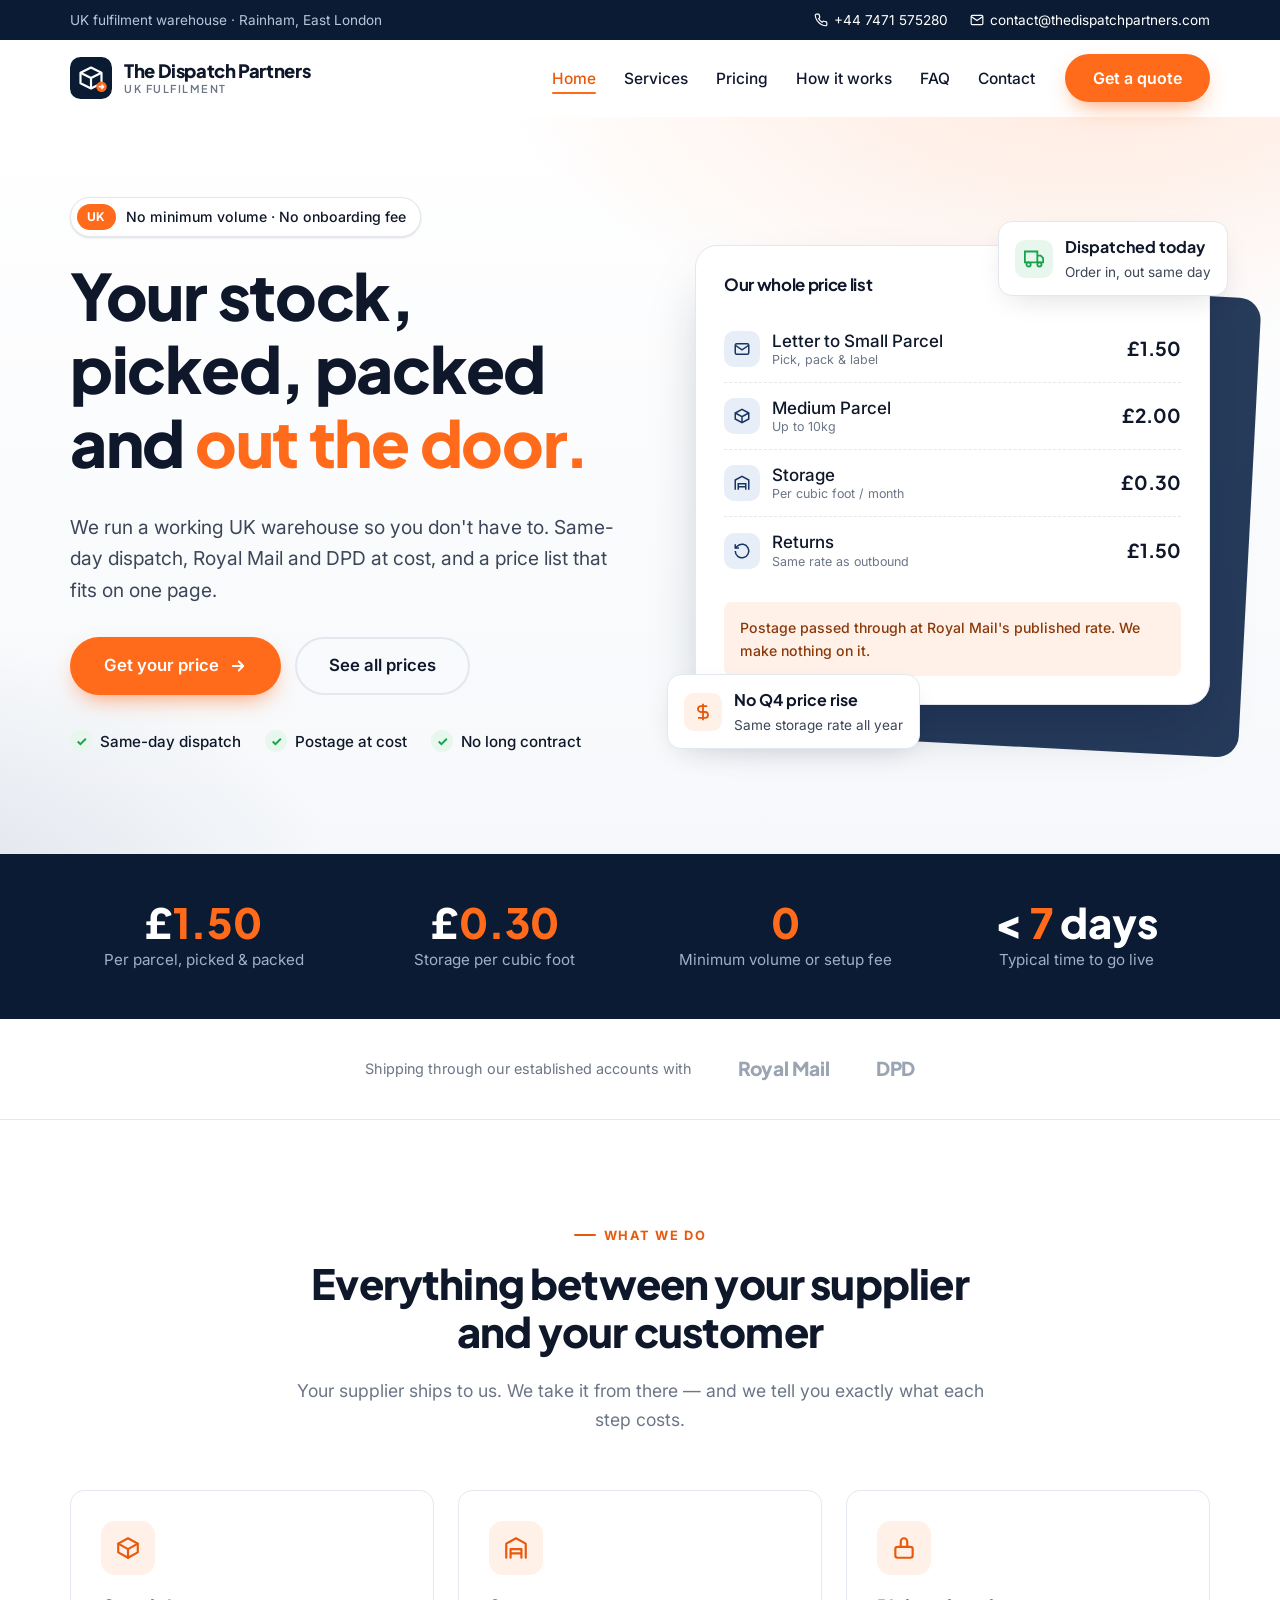
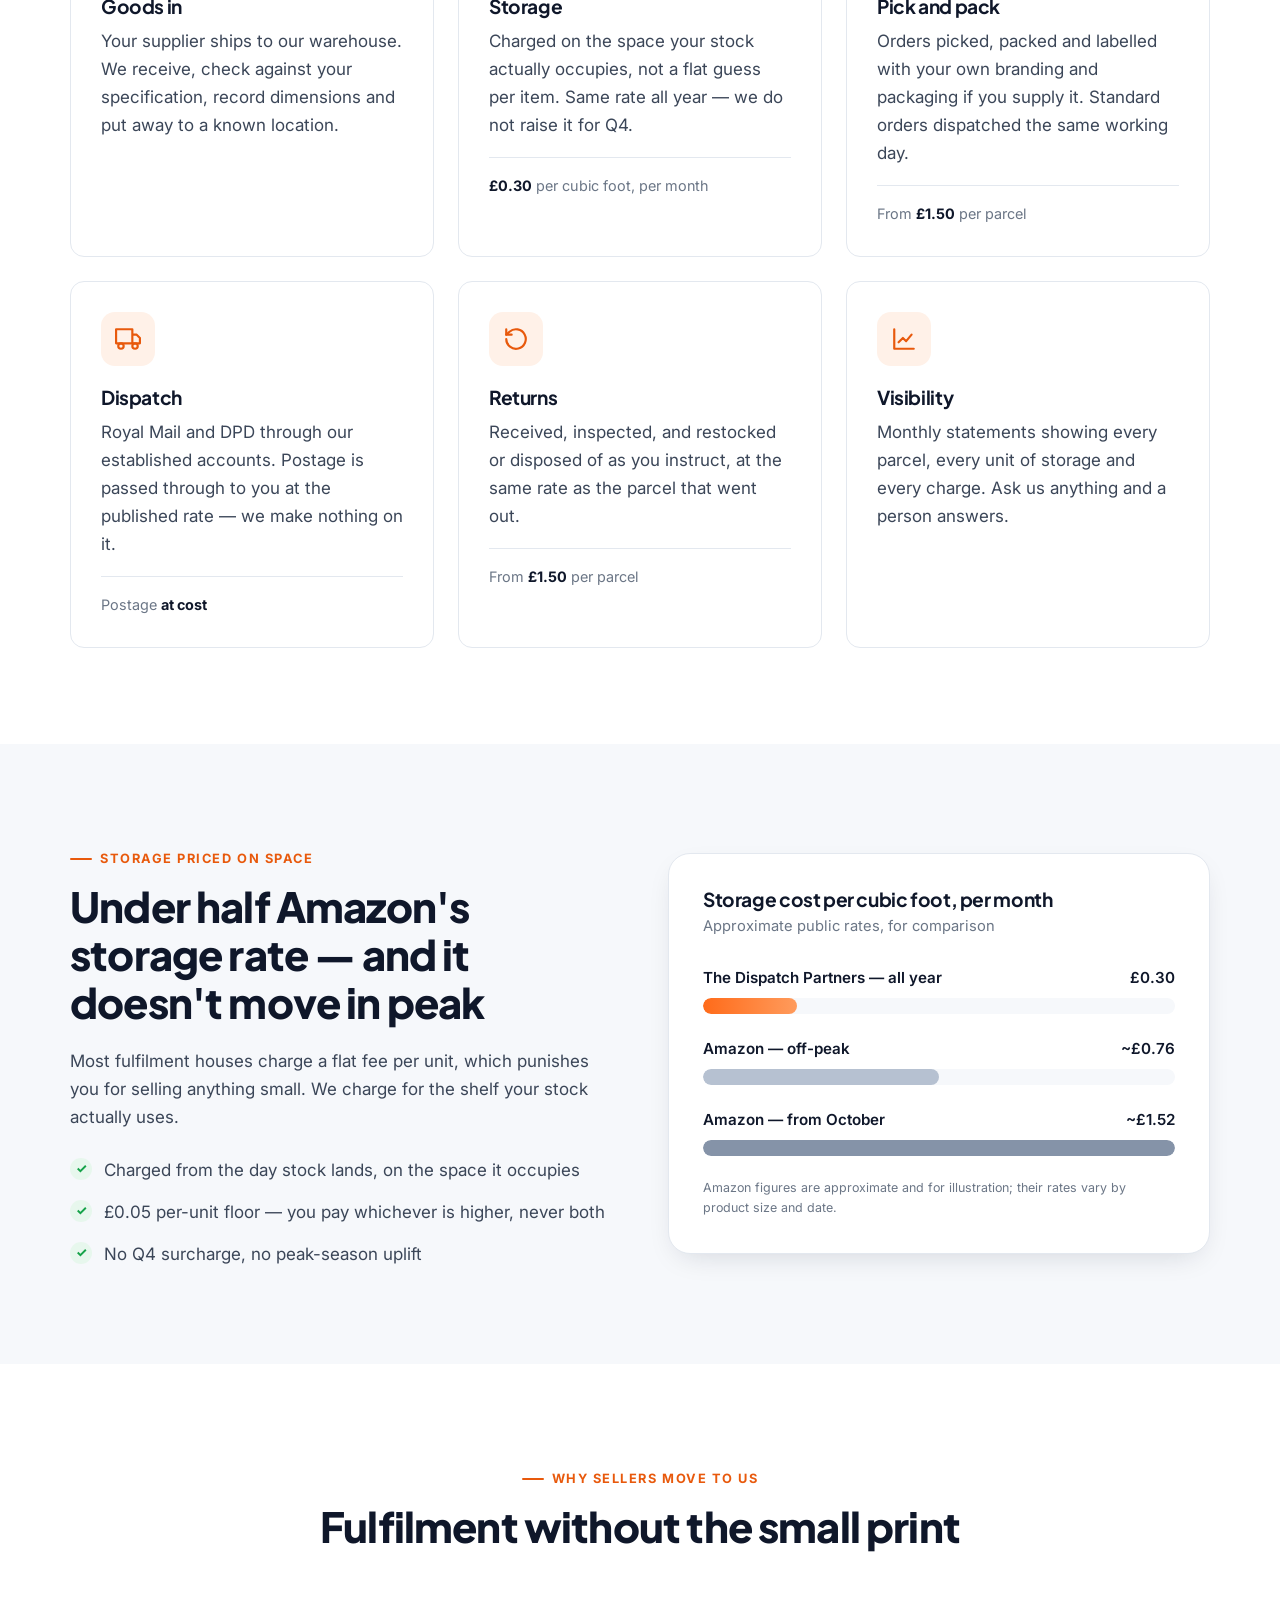
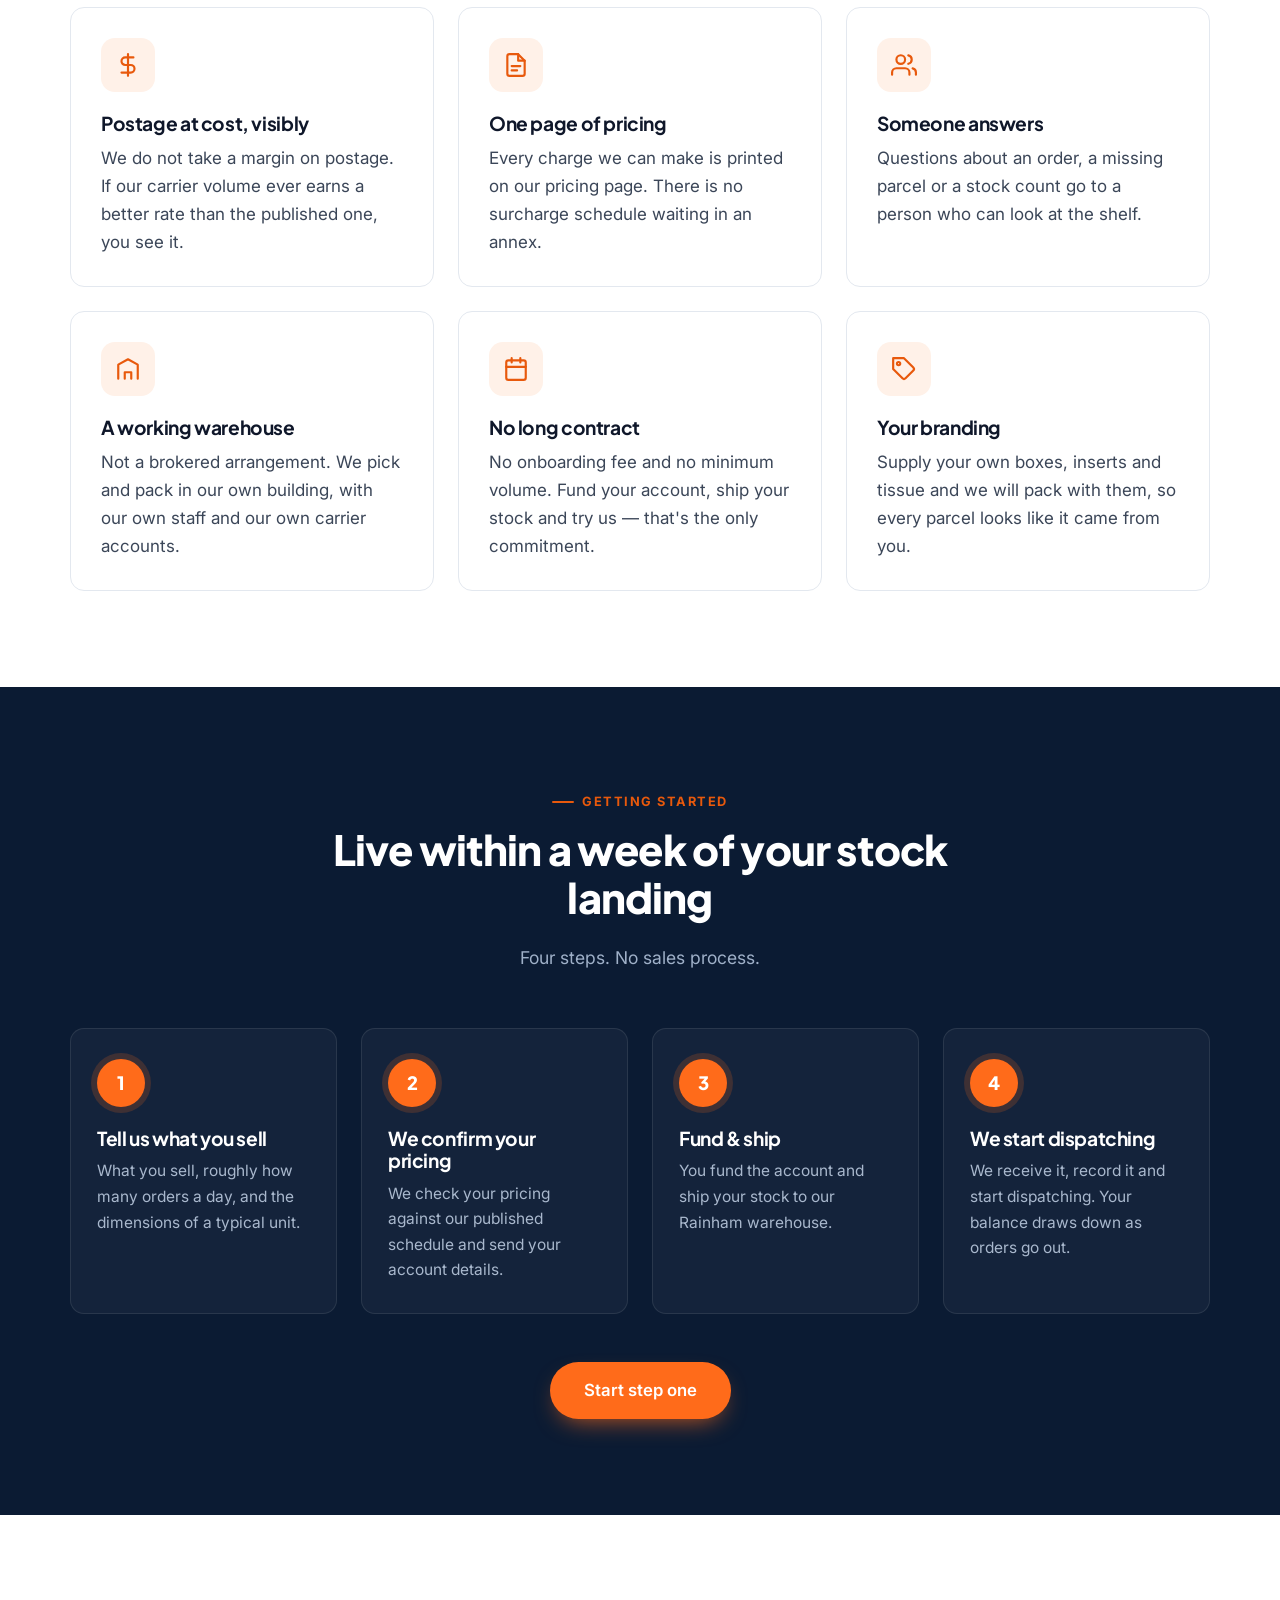
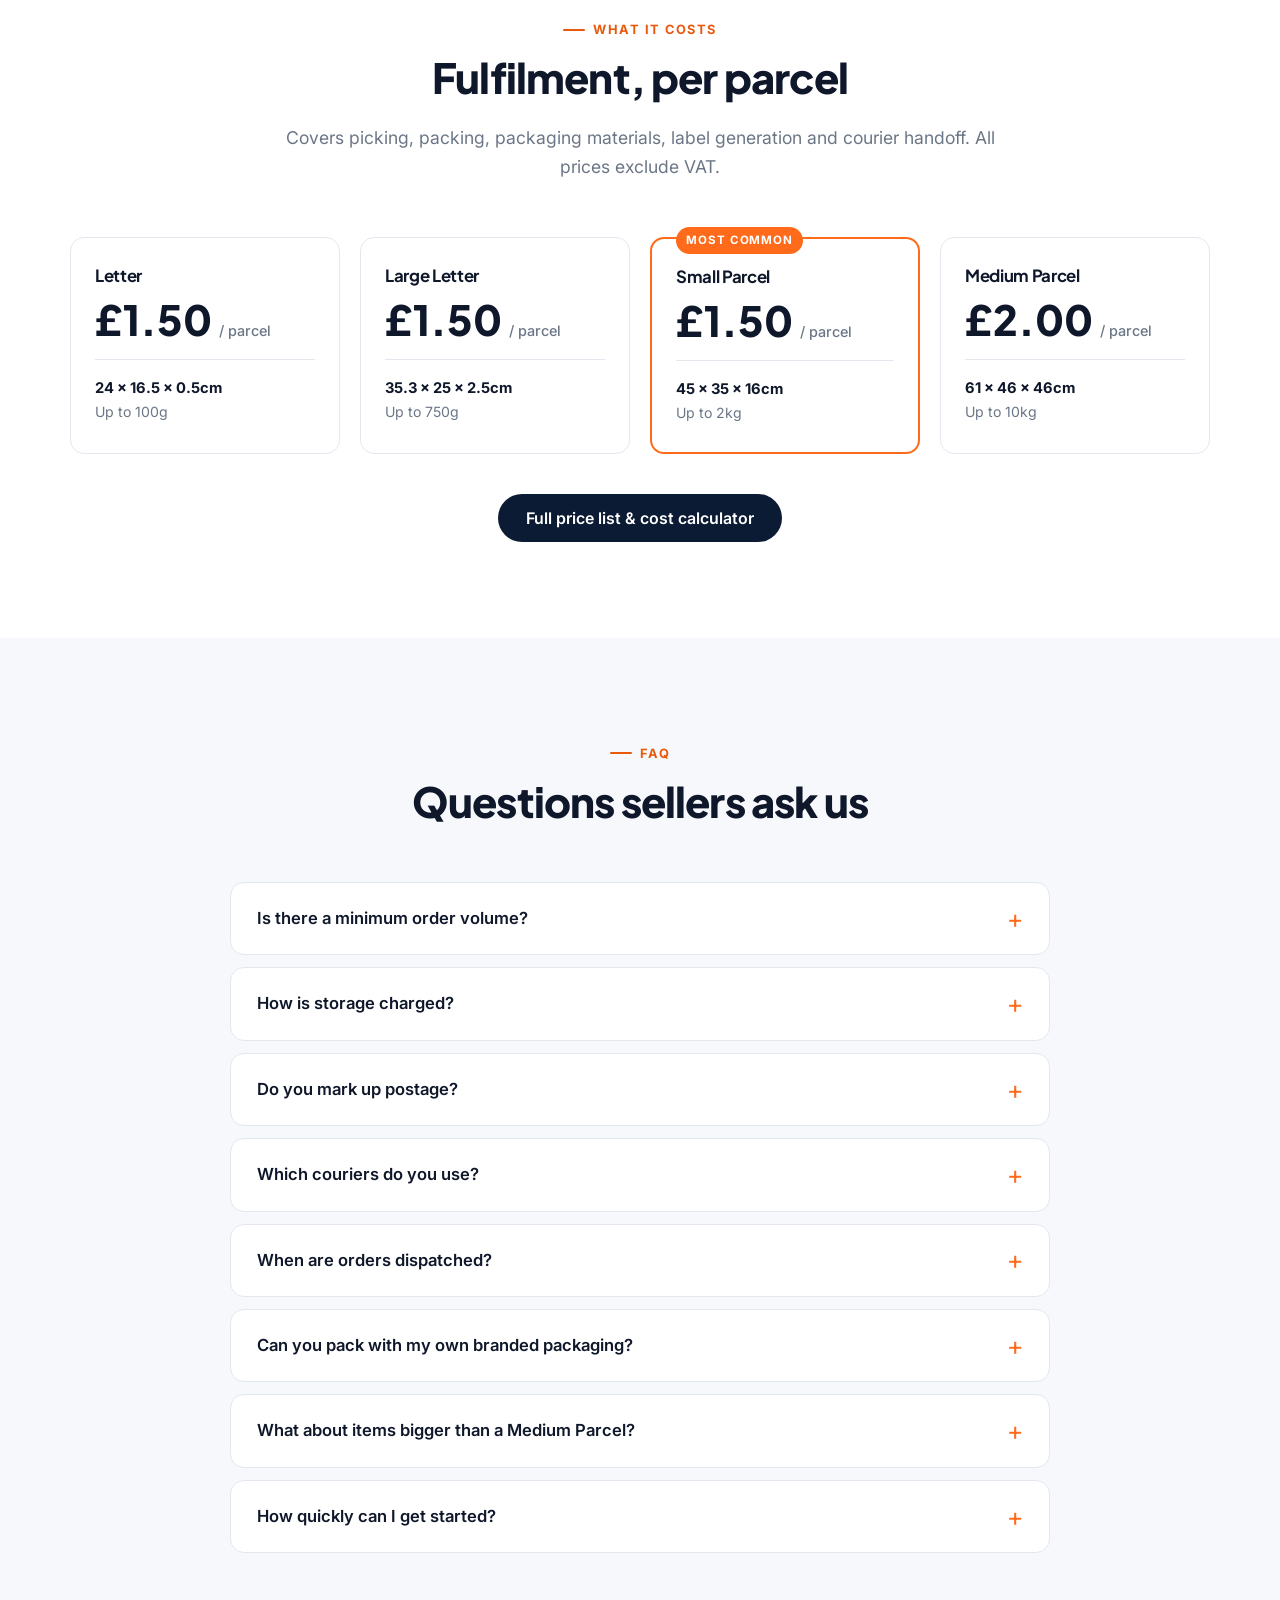
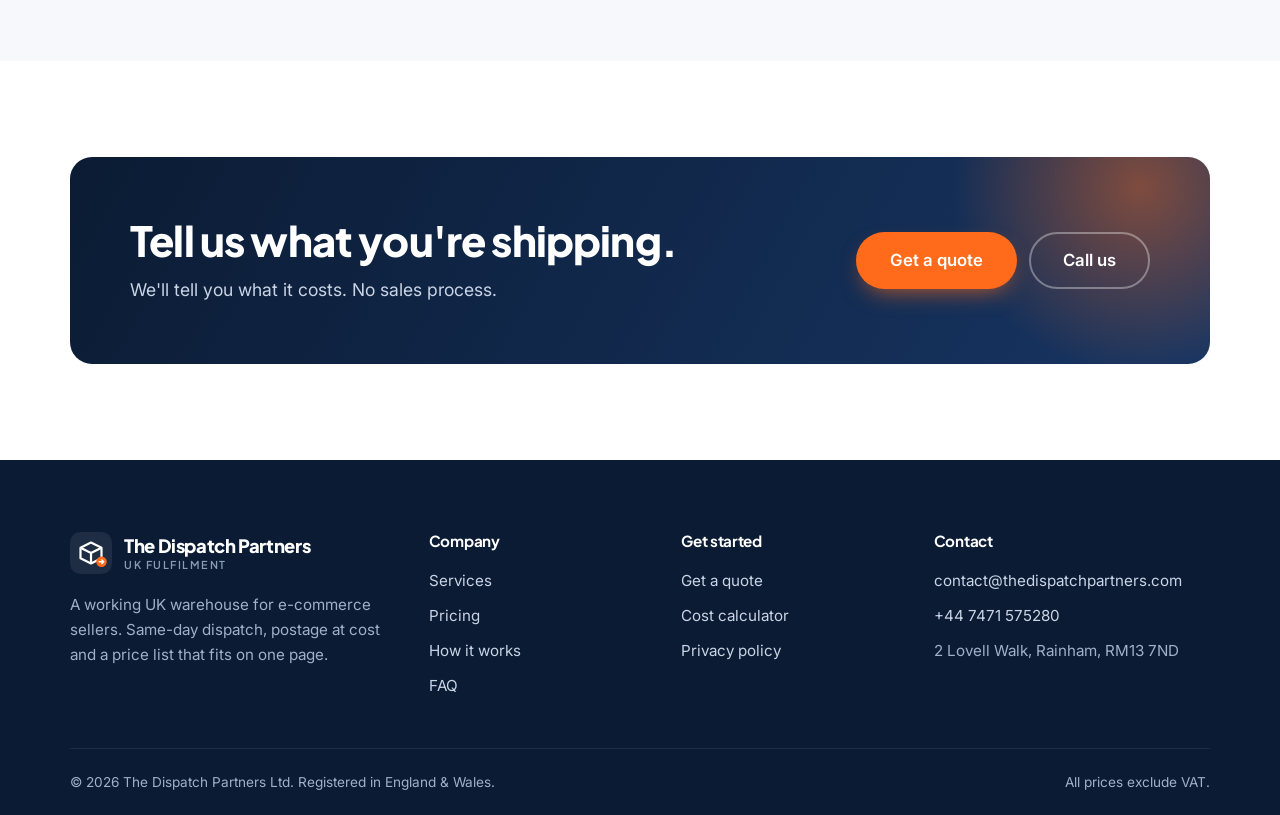
==== index.html @ c84c656c "The Dispatch Partners website: home, pricing with cost calculator, multi-step Netlify quote form Co-" ====
<!doctype html>
<html lang="en-GB">
<head>
  <meta charset="utf-8">
  <meta name="viewport" content="width=device-width, initial-scale=1">
  <title>UK E-commerce Fulfilment | The Dispatch Partners</title>
  <meta name="description" content="UK e-commerce fulfilment from our own warehouse in Rainham. Same-day dispatch, Royal Mail and DPD at cost, storage from £0.30 per cubic foot. No minimums, no onboarding fee, no long contract.">
  <link rel="canonical" href="https://thedispatchpartners.com/">
  <meta property="og:type" content="website">
  <meta property="og:title" content="The Dispatch Partners — UK E-commerce Fulfilment">
  <meta property="og:description" content="Your stock, picked, packed and out the door. Same-day dispatch, postage at cost and a price list that fits on one page.">
  <meta property="og:url" content="https://thedispatchpartners.com/">
  <meta name="theme-color" content="#0b1b33">
  <link rel="icon" href="assets/img/favicon.svg" type="image/svg+xml">
  <link rel="preconnect" href="https://fonts.googleapis.com">
  <link rel="preconnect" href="https://fonts.gstatic.com" crossorigin>
  <link href="https://fonts.googleapis.com/css2?family=Inter:wght@400;500;600;700&family=Plus+Jakarta+Sans:wght@700;800&display=swap" rel="stylesheet">
  <link rel="stylesheet" href="assets/css/styles.css">
  <script type="application/ld+json">
  {
    "@context": "https://schema.org",
    "@type": "LocalBusiness",
    "name": "The Dispatch Partners Ltd",
    "description": "UK e-commerce fulfilment: storage, pick and pack, same-day dispatch and returns.",
    "url": "https://thedispatchpartners.com/",
    "email": "contact@thedispatchpartners.com",
    "telephone": "+447471575280",
    "address": {
      "@type": "PostalAddress",
      "streetAddress": "2 Lovell Walk",
      "addressLocality": "Rainham",
      "postalCode": "RM13 7ND",
      "addressCountry": "GB"
    }
  }
  </script>
</head>
<body>
  <a class="skip-link" href="#main">Skip to content</a>

  <div class="topbar">
    <div class="container">
      <span class="topbar__hide-sm">UK fulfilment warehouse · Rainham, East London</span>
      <div class="topbar__links">
        <a href="tel:+447471575280"><svg viewBox="0 0 24 24" fill="none" stroke="currentColor" stroke-width="2"><path d="M22 16.9v3a2 2 0 0 1-2.2 2 19.8 19.8 0 0 1-8.6-3.1 19.5 19.5 0 0 1-6-6A19.8 19.8 0 0 1 2.1 4.2 2 2 0 0 1 4.1 2h3a2 2 0 0 1 2 1.7c.1.9.4 1.8.7 2.7a2 2 0 0 1-.5 2.1L8 9.8a16 16 0 0 0 6 6l1.3-1.3a2 2 0 0 1 2.1-.4c.9.3 1.8.6 2.7.7a2 2 0 0 1 1.7 2z"/></svg>+44 7471 575280</a>
        <a href="mailto:contact@thedispatchpartners.com"><svg viewBox="0 0 24 24" fill="none" stroke="currentColor" stroke-width="2"><rect x="2" y="4" width="20" height="16" rx="2"/><path d="m22 6-10 7L2 6"/></svg><span class="topbar__hide-sm">contact@thedispatchpartners.com</span><span class="visually-hidden">Email us</span></a>
      </div>
    </div>
  </div>

  <header class="header" id="header">
    <div class="container">
      <a class="logo" href="index.html" aria-label="The Dispatch Partners home">
        <svg class="logo__mark" viewBox="0 0 48 48" aria-hidden="true"><rect width="48" height="48" rx="12" fill="#0b1b33"/><path d="M12 18l12-6 12 6v12l-12 6-12-6z" fill="none" stroke="#fff" stroke-width="2.5" stroke-linejoin="round"/><path d="M12 18l12 6 12-6M24 24v12" fill="none" stroke="#fff" stroke-width="2.5" stroke-linejoin="round"/><circle cx="36" cy="34" r="6" fill="#ff6b1a"/><path d="M33.5 34h5m-2-2 2 2-2 2" stroke="#fff" stroke-width="1.8" fill="none" stroke-linecap="round" stroke-linejoin="round"/></svg>
        <span class="logo__text">The Dispatch Partners<small>UK Fulfilment</small></span>
      </a>
      <nav class="nav" id="nav" aria-label="Main">
        <ul class="nav__list">
          <li><a href="index.html" aria-current="page">Home</a></li>
          <li><a href="index.html#services">Services</a></li>
          <li><a href="pricing.html">Pricing</a></li>
          <li><a href="index.html#how-it-works">How it works</a></li>
          <li><a href="index.html#faq">FAQ</a></li>
          <li><a href="contact.html">Contact</a></li>
        </ul>
        <a class="btn btn--primary" href="contact.html">Get a quote</a>
      </nav>
      <button class="nav-toggle" id="navToggle" aria-label="Open menu" aria-expanded="false" aria-controls="nav">
        <svg viewBox="0 0 24 24" fill="none" stroke="currentColor" stroke-width="2" stroke-linecap="round"><path d="M4 7h16M4 12h16M4 17h16"/></svg>
      </button>
    </div>
  </header>

  <main id="main">
    <!-- Hero -->
    <section class="hero">
      <div class="container">
        <div class="hero__copy reveal">
          <div class="badge-pill"><b>UK</b> No minimum volume · No onboarding fee</div>
          <h1>Your stock, picked, packed and <span>out the door.</span></h1>
          <p class="hero__lead">We run a working UK warehouse so you don't have to. Same-day dispatch, Royal Mail and DPD at cost, and a price list that fits on one page.</p>
          <div class="hero__cta">
            <a class="btn btn--primary btn--lg" href="contact.html">Get your price
              <svg viewBox="0 0 24 24" fill="none" stroke="currentColor" stroke-width="2.4" stroke-linecap="round" stroke-linejoin="round"><path d="M5 12h14M13 6l6 6-6 6"/></svg></a>
            <a class="btn btn--ghost btn--lg" href="pricing.html">See all prices</a>
          </div>
          <ul class="hero__ticks">
            <li><span class="tick"><svg viewBox="0 0 24 24" fill="none" stroke="currentColor" stroke-width="3.5"><path d="m5 12 5 5L20 7"/></svg></span>Same-day dispatch</li>
            <li><span class="tick"><svg viewBox="0 0 24 24" fill="none" stroke="currentColor" stroke-width="3.5"><path d="m5 12 5 5L20 7"/></svg></span>Postage at cost</li>
            <li><span class="tick"><svg viewBox="0 0 24 24" fill="none" stroke="currentColor" stroke-width="3.5"><path d="m5 12 5 5L20 7"/></svg></span>No long contract</li>
          </ul>
        </div>

        <div class="hero__visual reveal">
          <div class="hero__blob" aria-hidden="true"></div>
          <div class="float-chip float-chip--a" aria-hidden="true">
            <i><svg viewBox="0 0 24 24" fill="none" stroke="currentColor" stroke-width="2.2"><path d="M1 3h15v13H1zM16 8h4l3 3v5h-7"/><circle cx="5.5" cy="18.5" r="2.5"/><circle cx="18.5" cy="18.5" r="2.5"/></svg></i>
            <div><strong>Dispatched today</strong>Order in, out same day</div>
          </div>
          <div class="hero-card">
            <div class="hero-card__head">
              <h3>Our whole price list</h3>
              <span class="live-dot">Ex VAT</span>
            </div>
            <ul class="price-rows">
              <li><span><i><svg viewBox="0 0 24 24" fill="none" stroke="currentColor" stroke-width="2"><rect x="3" y="5" width="18" height="14" rx="2"/><path d="m3 7 9 6 9-6"/></svg></i><span>Letter to Small Parcel<small>Pick, pack &amp; label</small></span></span><strong>£1.50</strong></li>
              <li><span><i><svg viewBox="0 0 24 24" fill="none" stroke="currentColor" stroke-width="2"><path d="M21 8 12 3 3 8v8l9 5 9-5z"/><path d="m3 8 9 5 9-5M12 13v8"/></svg></i><span>Medium Parcel<small>Up to 10kg</small></span></span><strong>£2.00</strong></li>
              <li><span><i><svg viewBox="0 0 24 24" fill="none" stroke="currentColor" stroke-width="2"><path d="M3 21V8l9-5 9 5v13"/><path d="M7 21v-8h10v8M7 17h10"/></svg></i><span>Storage<small>Per cubic foot / month</small></span></span><strong>£0.30</strong></li>
              <li><span><i><svg viewBox="0 0 24 24" fill="none" stroke="currentColor" stroke-width="2"><path d="M3 12a9 9 0 1 0 3-6.7L3 8"/><path d="M3 3v5h5"/></svg></i><span>Returns<small>Same rate as outbound</small></span></span><strong>£1.50</strong></li>
            </ul>
            <div class="hero-card__foot">Postage passed through at Royal Mail's published rate. We make nothing on it.</div>
          </div>
          <div class="float-chip float-chip--b" aria-hidden="true">
            <i><svg viewBox="0 0 24 24" fill="none" stroke="currentColor" stroke-width="2.2"><path d="M12 2v20M17 5H9.5a3.5 3.5 0 0 0 0 7h5a3.5 3.5 0 0 1 0 7H6"/></svg></i>
            <div><strong>No Q4 price rise</strong>Same storage rate all year</div>
          </div>
        </div>
      </div>
    </section>

    <!-- Stats -->
    <section class="stats" aria-label="Key numbers">
      <div class="container stats__grid">
        <div class="stat reveal"><strong>£<em data-count="1.50" data-decimals="2">1.50</em></strong><span>Per parcel, picked &amp; packed</span></div>
        <div class="stat reveal"><strong>£<em data-count="0.30" data-decimals="2">0.30</em></strong><span>Storage per cubic foot</span></div>
        <div class="stat reveal"><strong><em data-count="0">0</em></strong><span>Minimum volume or setup fee</span></div>
        <div class="stat reveal"><strong>&lt; <em data-count="7">7</em> days</strong><span>Typical time to go live</span></div>
      </div>
    </section>

    <div class="carriers" aria-label="Carriers">
      <div class="container">
        <span>Shipping through our established accounts with</span>
        <span class="carriers__item">Royal Mail</span>
        <span class="carriers__item">DPD</span>
      </div>
    </div>

    <!-- Services -->
    <section class="section" id="services">
      <div class="container">
        <div class="section-head reveal">
          <span class="eyebrow">What we do</span>
          <h2>Everything between your supplier and your customer</h2>
          <p>Your supplier ships to us. We take it from there — and we tell you exactly what each step costs.</p>
        </div>
        <div class="grid-3">
          <article class="card reveal">
            <div class="card__icon"><svg viewBox="0 0 24 24" fill="none" stroke="currentColor" stroke-width="2" stroke-linecap="round" stroke-linejoin="round"><path d="M21 8 12 3 3 8v8l9 5 9-5z"/><path d="m3 8 9 5 9-5M12 13v8"/></svg></div>
            <h3>Goods in</h3>
            <p>Your supplier ships to our warehouse. We receive, check against your specification, record dimensions and put away to a known location.</p>
          </article>
          <article class="card reveal">
            <div class="card__icon"><svg viewBox="0 0 24 24" fill="none" stroke="currentColor" stroke-width="2" stroke-linecap="round" stroke-linejoin="round"><path d="M3 21V8l9-5 9 5v13"/><path d="M7 21v-8h10v8M7 17h10"/></svg></div>
            <h3>Storage</h3>
            <p>Charged on the space your stock actually occupies, not a flat guess per item. Same rate all year — we do not raise it for Q4.</p>
            <div class="card__meta"><strong>£0.30</strong> per cubic foot, per month</div>
          </article>
          <article class="card reveal">
            <div class="card__icon"><svg viewBox="0 0 24 24" fill="none" stroke="currentColor" stroke-width="2" stroke-linecap="round" stroke-linejoin="round"><path d="M9 11V6a3 3 0 0 1 6 0v5"/><rect x="4" y="11" width="16" height="10" rx="2"/></svg></div>
            <h3>Pick and pack</h3>
            <p>Orders picked, packed and labelled with your own branding and packaging if you supply it. Standard orders dispatched the same working day.</p>
            <div class="card__meta">From <strong>£1.50</strong> per parcel</div>
          </article>
          <article class="card reveal">
            <div class="card__icon"><svg viewBox="0 0 24 24" fill="none" stroke="currentColor" stroke-width="2" stroke-linecap="round" stroke-linejoin="round"><path d="M1 3h15v13H1zM16 8h4l3 3v5h-7"/><circle cx="5.5" cy="18.5" r="2.5"/><circle cx="18.5" cy="18.5" r="2.5"/></svg></div>
            <h3>Dispatch</h3>
            <p>Royal Mail and DPD through our established accounts. Postage is passed through to you at the published rate — we make nothing on it.</p>
            <div class="card__meta">Postage <strong>at cost</strong></div>
          </article>
          <article class="card reveal">
            <div class="card__icon"><svg viewBox="0 0 24 24" fill="none" stroke="currentColor" stroke-width="2" stroke-linecap="round" stroke-linejoin="round"><path d="M3 12a9 9 0 1 0 3-6.7L3 8"/><path d="M3 3v5h5"/></svg></div>
            <h3>Returns</h3>
            <p>Received, inspected, and restocked or disposed of as you instruct, at the same rate as the parcel that went out.</p>
            <div class="card__meta">From <strong>£1.50</strong> per parcel</div>
          </article>
          <article class="card reveal">
            <div class="card__icon"><svg viewBox="0 0 24 24" fill="none" stroke="currentColor" stroke-width="2" stroke-linecap="round" stroke-linejoin="round"><path d="M3 3v18h18"/><path d="m7 15 4-4 3 3 5-6"/></svg></div>
            <h3>Visibility</h3>
            <p>Monthly statements showing every parcel, every unit of storage and every charge. Ask us anything and a person answers.</p>
          </article>
        </div>
      </div>
    </section>

    <!-- Comparison -->
    <section class="section section--soft" id="why">
      <div class="container compare">
        <div class="reveal">
          <span class="eyebrow">Storage priced on space</span>
          <h2>Under half Amazon's storage rate — and it doesn't move in peak</h2>
          <p>Most fulfilment houses charge a flat fee per unit, which punishes you for selling anything small. We charge for the shelf your stock actually uses.</p>
          <ul class="check-list">
            <li><span class="tick"><svg viewBox="0 0 24 24" fill="none" stroke="currentColor" stroke-width="3.5"><path d="m5 12 5 5L20 7"/></svg></span><span>Charged from the day stock lands, on the space it occupies</span></li>
            <li><span class="tick"><svg viewBox="0 0 24 24" fill="none" stroke="currentColor" stroke-width="3.5"><path d="m5 12 5 5L20 7"/></svg></span><span>£0.05 per-unit floor — you pay whichever is higher, never both</span></li>
            <li><span class="tick"><svg viewBox="0 0 24 24" fill="none" stroke="currentColor" stroke-width="3.5"><path d="m5 12 5 5L20 7"/></svg></span><span>No Q4 surcharge, no peak-season uplift</span></li>
          </ul>
        </div>
        <div class="bars reveal" id="storageBars">
          <h3>Storage cost per cubic foot, per month</h3>
          <p>Approximate public rates, for comparison</p>
          <div class="bar">
            <div class="bar__label"><span>The Dispatch Partners — all year</span><span>£0.30</span></div>
            <div class="bar__track"><div class="bar__fill bar__fill--us" data-width="20"></div></div>
          </div>
          <div class="bar">
            <div class="bar__label"><span>Amazon — off-peak</span><span>~£0.76</span></div>
            <div class="bar__track"><div class="bar__fill bar__fill--them" data-width="50"></div></div>
          </div>
          <div class="bar">
            <div class="bar__label"><span>Amazon — from October</span><span>~£1.52</span></div>
            <div class="bar__track"><div class="bar__fill bar__fill--peak" data-width="100"></div></div>
          </div>
          <small>Amazon figures are approximate and for illustration; their rates vary by product size and date.</small>
        </div>
      </div>
    </section>

    <!-- Why us -->
    <section class="section">
      <div class="container">
        <div class="section-head reveal">
          <span class="eyebrow">Why sellers move to us</span>
          <h2>Fulfilment without the small print</h2>
        </div>
        <div class="grid-3">
          <article class="card reveal">
            <div class="card__icon"><svg viewBox="0 0 24 24" fill="none" stroke="currentColor" stroke-width="2" stroke-linecap="round" stroke-linejoin="round"><path d="M12 2v20M17 5H9.5a3.5 3.5 0 0 0 0 7h5a3.5 3.5 0 0 1 0 7H6"/></svg></div>
            <h3>Postage at cost, visibly</h3>
            <p>We do not take a margin on postage. If our carrier volume ever earns a better rate than the published one, you see it.</p>
          </article>
          <article class="card reveal">
            <div class="card__icon"><svg viewBox="0 0 24 24" fill="none" stroke="currentColor" stroke-width="2" stroke-linecap="round" stroke-linejoin="round"><path d="M14 2H6a2 2 0 0 0-2 2v16a2 2 0 0 0 2 2h12a2 2 0 0 0 2-2V8z"/><path d="M14 2v6h6M8 13h8M8 17h5"/></svg></div>
            <h3>One page of pricing</h3>
            <p>Every charge we can make is printed on our pricing page. There is no surcharge schedule waiting in an annex.</p>
          </article>
          <article class="card reveal">
            <div class="card__icon"><svg viewBox="0 0 24 24" fill="none" stroke="currentColor" stroke-width="2" stroke-linecap="round" stroke-linejoin="round"><path d="M17 21v-2a4 4 0 0 0-4-4H5a4 4 0 0 0-4 4v2"/><circle cx="9" cy="7" r="4"/><path d="M23 21v-2a4 4 0 0 0-3-3.9M16 3.1a4 4 0 0 1 0 7.8"/></svg></div>
            <h3>Someone answers</h3>
            <p>Questions about an order, a missing parcel or a stock count go to a person who can look at the shelf.</p>
          </article>
          <article class="card reveal">
            <div class="card__icon"><svg viewBox="0 0 24 24" fill="none" stroke="currentColor" stroke-width="2" stroke-linecap="round" stroke-linejoin="round"><path d="M3 21V8l9-5 9 5v13"/><path d="M9 21v-6h6v6"/></svg></div>
            <h3>A working warehouse</h3>
            <p>Not a brokered arrangement. We pick and pack in our own building, with our own staff and our own carrier accounts.</p>
          </article>
          <article class="card reveal">
            <div class="card__icon"><svg viewBox="0 0 24 24" fill="none" stroke="currentColor" stroke-width="2" stroke-linecap="round" stroke-linejoin="round"><rect x="3" y="4" width="18" height="18" rx="2"/><path d="M16 2v4M8 2v4M3 10h18"/></svg></div>
            <h3>No long contract</h3>
            <p>No onboarding fee and no minimum volume. Fund your account, ship your stock and try us — that's the only commitment.</p>
          </article>
          <article class="card reveal">
            <div class="card__icon"><svg viewBox="0 0 24 24" fill="none" stroke="currentColor" stroke-width="2" stroke-linecap="round" stroke-linejoin="round"><path d="M20.6 13.4 13.4 20.6a2 2 0 0 1-2.8 0L2 12V2h10l8.6 8.6a2 2 0 0 1 0 2.8z"/><circle cx="7" cy="7" r="1.5"/></svg></div>
            <h3>Your branding</h3>
            <p>Supply your own boxes, inserts and tissue and we will pack with them, so every parcel looks like it came from you.</p>
          </article>
        </div>
      </div>
    </section>

    <!-- How it works -->
    <section class="section section--dark" id="how-it-works">
      <div class="container">
        <div class="section-head reveal">
          <span class="eyebrow">Getting started</span>
          <h2>Live within a week of your stock landing</h2>
          <p>Four steps. No sales process.</p>
        </div>
        <div class="steps">
          <div class="step reveal"><div class="step__num">1</div><h3>Tell us what you sell</h3><p>What you sell, roughly how many orders a day, and the dimensions of a typical unit.</p></div>
          <div class="step reveal"><div class="step__num">2</div><h3>We confirm your pricing</h3><p>We check your pricing against our published schedule and send your account details.</p></div>
          <div class="step reveal"><div class="step__num">3</div><h3>Fund &amp; ship</h3><p>You fund the account and ship your stock to our Rainham warehouse.</p></div>
          <div class="step reveal"><div class="step__num">4</div><h3>We start dispatching</h3><p>We receive it, record it and start dispatching. Your balance draws down as orders go out.</p></div>
        </div>
        <div style="text-align:center;margin-top:48px" class="reveal">
          <a class="btn btn--primary btn--lg" href="contact.html">Start step one</a>
        </div>
      </div>
    </section>

    <!-- Pricing preview -->
    <section class="section" id="pricing">
      <div class="container">
        <div class="section-head reveal">
          <span class="eyebrow">What it costs</span>
          <h2>Fulfilment, per parcel</h2>
          <p>Covers picking, packing, packaging materials, label generation and courier handoff. All prices exclude VAT.</p>
        </div>
        <div class="price-grid">
          <div class="price-card reveal"><h3>Letter</h3><div class="price-card__amount">£1.50 <small>/ parcel</small></div><div class="price-card__spec"><strong>24 × 16.5 × 0.5cm</strong>Up to 100g</div></div>
          <div class="price-card reveal"><h3>Large Letter</h3><div class="price-card__amount">£1.50 <small>/ parcel</small></div><div class="price-card__spec"><strong>35.3 × 25 × 2.5cm</strong>Up to 750g</div></div>
          <div class="price-card price-card--featured reveal"><span class="price-card__tag">Most common</span><h3>Small Parcel</h3><div class="price-card__amount">£1.50 <small>/ parcel</small></div><div class="price-card__spec"><strong>45 × 35 × 16cm</strong>Up to 2kg</div></div>
          <div class="price-card reveal"><h3>Medium Parcel</h3><div class="price-card__amount">£2.00 <small>/ parcel</small></div><div class="price-card__spec"><strong>61 × 46 × 46cm</strong>Up to 10kg</div></div>
        </div>
        <div style="text-align:center;margin-top:40px" class="reveal">
          <a class="btn btn--dark" href="pricing.html">Full price list &amp; cost calculator</a>
        </div>
      </div>
    </section>

    <!-- FAQ -->
    <section class="section section--soft" id="faq">
      <div class="container">
        <div class="section-head reveal">
          <span class="eyebrow">FAQ</span>
          <h2>Questions sellers ask us</h2>
        </div>
        <div class="faq reveal">
          <details>
            <summary>Is there a minimum order volume?</summary>
            <div><p>No. There is no minimum volume, no onboarding fee and no long contract. You fund your account before stock arrives and the balance draws down as orders go out — that is the only commitment we ask for.</p></div>
          </details>
          <details>
            <summary>How is storage charged?</summary>
            <div><p>£0.30 per cubic foot per month, on the space your stock actually occupies, from the day it lands. There is a £0.05 per-unit minimum that applies only where the volume calculation falls below it — you pay whichever is higher, never both. The rate is the same all year, including Q4.</p></div>
          </details>
          <details>
            <summary>Do you mark up postage?</summary>
            <div><p>No. Postage is passed straight through at Royal Mail's published online rate. Postage is VAT-exempt and recharged at cost; VAT applies only to our own fulfilment and storage charges.</p></div>
          </details>
          <details>
            <summary>Which couriers do you use?</summary>
            <div><p>Royal Mail and DPD, through our own established accounts. If you'd rather buy your own labels, you can — or we'll generate them for £0.10 per label.</p></div>
          </details>
          <details>
            <summary>When are orders dispatched?</summary>
            <div><p>Standard orders are dispatched the same working day.</p></div>
          </details>
          <details>
            <summary>Can you pack with my own branded packaging?</summary>
            <div><p>Yes. If you supply your own boxes, mailers or inserts, we'll pick, pack and label with them.</p></div>
          </details>
          <details>
            <summary>What about items bigger than a Medium Parcel?</summary>
            <div><p>Tell us the dimensions and weight and we'll price it for you. Use the <a href="contact.html">quote form</a> and choose "Larger than Medium".</p></div>
          </details>
          <details>
            <summary>How quickly can I get started?</summary>
            <div><p>Most sellers are live within a week of their stock landing at our warehouse.</p></div>
          </details>
        </div>
      </div>
    </section>

    <!-- CTA -->
    <section class="section">
      <div class="container">
        <div class="cta-band reveal">
          <div>
            <h2>Tell us what you're shipping.</h2>
            <p>We'll tell you what it costs. No sales process.</p>
          </div>
          <div class="cta-band__actions">
            <a class="btn btn--primary btn--lg" href="contact.html">Get a quote</a>
            <a class="btn btn--outline-light btn--lg" href="tel:+447471575280">Call us</a>
          </div>
        </div>
      </div>
    </section>
  </main>

  <footer class="footer">
    <div class="container">
      <div class="footer__grid">
        <div>
          <a class="logo" href="index.html" aria-label="The Dispatch Partners home">
            <svg class="logo__mark" viewBox="0 0 48 48" aria-hidden="true"><rect width="48" height="48" rx="12" fill="#ffffff" fill-opacity=".08"/><path d="M12 18l12-6 12 6v12l-12 6-12-6z" fill="none" stroke="#fff" stroke-width="2.5" stroke-linejoin="round"/><path d="M12 18l12 6 12-6M24 24v12" fill="none" stroke="#fff" stroke-width="2.5" stroke-linejoin="round"/><circle cx="36" cy="34" r="6" fill="#ff6b1a"/><path d="M33.5 34h5m-2-2 2 2-2 2" stroke="#fff" stroke-width="1.8" fill="none" stroke-linecap="round" stroke-linejoin="round"/></svg>
            <span class="logo__text">The Dispatch Partners<small>UK Fulfilment</small></span>
          </a>
          <p>A working UK warehouse for e-commerce sellers. Same-day dispatch, postage at cost and a price list that fits on one page.</p>
        </div>
        <div>
          <h4>Company</h4>
          <ul>
            <li><a href="index.html#services">Services</a></li>
            <li><a href="pricing.html">Pricing</a></li>
            <li><a href="index.html#how-it-works">How it works</a></li>
            <li><a href="index.html#faq">FAQ</a></li>
          </ul>
        </div>
        <div>
          <h4>Get started</h4>
          <ul>
            <li><a href="contact.html">Get a quote</a></li>
            <li><a href="pricing.html#calculator">Cost calculator</a></li>
            <li><a href="privacy.html">Privacy policy</a></li>
          </ul>
        </div>
        <div>
          <h4>Contact</h4>
          <ul>
            <li><a href="mailto:contact@thedispatchpartners.com">contact@thedispatchpartners.com</a></li>
            <li><a href="tel:+447471575280">+44 7471 575280</a></li>
            <li>2 Lovell Walk, Rainham, RM13 7ND</li>
          </ul>
        </div>
      </div>
      <div class="footer__bottom">
        <span>&copy; <span data-year>2026</span> The Dispatch Partners Ltd. Registered in England &amp; Wales.</span>
        <span>All prices exclude VAT.</span>
      </div>
    </div>
  </footer>

  <button class="back-top" id="backTop" aria-label="Back to top"><svg viewBox="0 0 24 24" fill="none" stroke="currentColor" stroke-width="2.5" stroke-linecap="round"><path d="M12 19V5M5 12l7-7 7 7"/></svg></button>
  <script src="assets/js/main.js" defer></script>
</body>
</html>
---- assets/css/styles.css ----
/* =========================================================
   The Dispatch Partners — main stylesheet
   ========================================================= */

:root {
  --navy-900: #0b1b33;
  --navy-800: #10264a;
  --navy-700: #173563;
  --navy-100: #e8eef8;
  --orange-600: #e8590c;
  --orange-500: #ff6b1a;
  --orange-100: #fff1e8;
  --green-600: #16a34a;
  --green-100: #e7f7ed;
  --red-600: #dc2626;
  --ink: #0f172a;
  --body: #3b4658;
  --muted: #6b7686;
  --line: #e3e8ef;
  --bg: #ffffff;
  --bg-soft: #f6f8fb;
  --radius-sm: 8px;
  --radius: 14px;
  --radius-lg: 22px;
  --shadow-sm: 0 1px 2px rgba(15, 23, 42, .06), 0 1px 3px rgba(15, 23, 42, .08);
  --shadow: 0 10px 30px -12px rgba(15, 23, 42, .18);
  --shadow-lg: 0 30px 60px -20px rgba(11, 27, 51, .35);
  --container: 1180px;
  --font: "Inter", system-ui, -apple-system, "Segoe UI", Roboto, sans-serif;
  --font-display: "Plus Jakarta Sans", var(--font);
}

*, *::before, *::after { box-sizing: border-box; }
html { scroll-behavior: smooth; -webkit-text-size-adjust: 100%; }
body {
  margin: 0;
  font-family: var(--font);
  font-size: 17px;
  line-height: 1.65;
  color: var(--body);
  background: var(--bg);
  -webkit-font-smoothing: antialiased;
  overflow-x: clip;
}
img, svg { display: block; max-width: 100%; }
a { color: var(--orange-600); text-decoration: none; }
a:hover { text-decoration: underline; }
h1, h2, h3, h4 {
  font-family: var(--font-display);
  color: var(--ink);
  line-height: 1.15;
  letter-spacing: -0.02em;
  margin: 0 0 .5em;
}
h1 { font-size: clamp(2.3rem, 5.2vw, 4rem); font-weight: 800; }
h2 { font-size: clamp(1.8rem, 3.4vw, 2.6rem); font-weight: 800; }
h3 { font-size: 1.2rem; font-weight: 700; }
p { margin: 0 0 1em; }
:focus-visible { outline: 3px solid var(--orange-500); outline-offset: 2px; border-radius: 4px; }

.container { width: 100%; max-width: var(--container); margin: 0 auto; padding: 0 20px; }
.section { padding: 96px 0; }
.section--soft { background: var(--bg-soft); }
.section--dark { background: var(--navy-900); color: #c9d4e5; }
.section--dark h2, .section--dark h3 { color: #fff; }
.section-head { max-width: 720px; margin: 0 auto 56px; text-align: center; }
.section-head p { font-size: 1.1rem; color: var(--muted); }
.section--dark .section-head p { color: #9fb0c8; }
.eyebrow {
  display: inline-flex; align-items: center; gap: 8px;
  font-size: .8rem; font-weight: 700; letter-spacing: .12em; text-transform: uppercase;
  color: var(--orange-600); margin-bottom: 14px;
}
.eyebrow::before { content: ""; width: 22px; height: 2px; background: currentColor; border-radius: 2px; }
.skip-link { position: absolute; left: -9999px; top: 0; background: var(--ink); color: #fff; padding: 10px 16px; z-index: 1000; }
.skip-link:focus { left: 10px; top: 10px; }
.visually-hidden { position: absolute !important; width: 1px; height: 1px; overflow: hidden; clip: rect(0 0 0 0); white-space: nowrap; }

/* ---------- Buttons ---------- */
.btn {
  display: inline-flex; align-items: center; justify-content: center; gap: 10px;
  padding: 14px 26px; border-radius: 999px; border: 2px solid transparent;
  font: 600 1rem/1 var(--font); cursor: pointer; text-decoration: none !important;
  transition: transform .15s ease, box-shadow .2s ease, background .2s ease, color .2s ease;
  white-space: nowrap;
}
.btn:hover { transform: translateY(-2px); }
.btn--primary { background: var(--orange-500); color: #fff; box-shadow: 0 10px 24px -10px rgba(255, 107, 26, .8); }
.btn--primary:hover { background: var(--orange-600); }
.btn--dark { background: var(--navy-900); color: #fff; }
.btn--dark:hover { background: var(--navy-700); }
.btn--ghost { background: transparent; color: var(--ink); border-color: var(--line); }
.btn--ghost:hover { border-color: var(--ink); }
.btn--light { background: #fff; color: var(--navy-900); }
.btn--outline-light { border-color: rgba(255,255,255,.35); color: #fff; }
.btn--outline-light:hover { border-color: #fff; }
.btn--lg { padding: 18px 32px; font-size: 1.05rem; }
.btn--block { width: 100%; }
.btn svg { width: 18px; height: 18px; }

/* ---------- Top bar & header ---------- */
.topbar { background: var(--navy-900); color: #b9c6da; font-size: .85rem; }
.topbar .container { display: flex; justify-content: space-between; align-items: center; gap: 16px; min-height: 40px; flex-wrap: wrap; }
.topbar a { color: #fff; }
.topbar__links { display: flex; gap: 22px; }
.topbar__links a { display: inline-flex; align-items: center; gap: 6px; }
.topbar svg { width: 14px; height: 14px; }

.header {
  position: sticky; top: 0; z-index: 100;
  background: rgba(255,255,255,.92); backdrop-filter: saturate(160%) blur(12px);
  border-bottom: 1px solid transparent; transition: border-color .2s, box-shadow .2s;
}
.header.is-scrolled { border-color: var(--line); box-shadow: var(--shadow-sm); }
.header .container { display: flex; align-items: center; justify-content: space-between; height: 76px; gap: 24px; }
.logo { display: inline-flex; align-items: center; gap: 12px; color: var(--ink); text-decoration: none !important; }
.logo__mark { width: 42px; height: 42px; flex: none; }
.logo__text { font-family: var(--font-display); font-weight: 800; font-size: 1.15rem; line-height: 1.05; letter-spacing: -0.02em; }
.logo__text small { display: block; font-size: .68rem; font-weight: 600; letter-spacing: .14em; text-transform: uppercase; color: var(--muted); margin-top: 3px; }
.nav { display: flex; align-items: center; gap: 30px; }
.nav__list { display: flex; gap: 28px; list-style: none; margin: 0; padding: 0; }
.nav__list a { color: var(--ink); font-weight: 500; font-size: .97rem; position: relative; }
.nav__list a:hover, .nav__list a[aria-current="page"] { color: var(--orange-600); text-decoration: none; }
.nav__list a[aria-current="page"]::after { content: ""; position: absolute; left: 0; right: 0; bottom: -6px; height: 2px; background: var(--orange-500); border-radius: 2px; }
.nav-toggle { display: none; background: none; border: 0; padding: 8px; cursor: pointer; color: var(--ink); }
.nav-toggle svg { width: 28px; height: 28px; }

/* ---------- Hero ---------- */
.hero {
  position: relative; overflow: hidden;
  background:
    radial-gradient(1000px 500px at 85% -10%, rgba(255,107,26,.16), transparent 60%),
    radial-gradient(800px 500px at -10% 110%, rgba(23,53,99,.12), transparent 60%),
    linear-gradient(180deg, #fff, var(--bg-soft));
  padding: 80px 0 100px;
}
.hero .container { display: grid; grid-template-columns: 1.05fr .95fr; gap: 56px; align-items: center; }
.hero h1 span { color: var(--orange-500); }
.hero__lead { font-size: 1.2rem; max-width: 560px; color: var(--body); }
.hero__cta { display: flex; gap: 14px; flex-wrap: wrap; margin: 30px 0 34px; }
.hero__ticks { display: flex; flex-wrap: wrap; gap: 10px 24px; list-style: none; padding: 0; margin: 0; }
.hero__ticks li { display: inline-flex; align-items: center; gap: 8px; font-weight: 500; color: var(--ink); font-size: .95rem; }
.tick { width: 22px; height: 22px; border-radius: 50%; background: var(--green-100); color: var(--green-600); display: inline-grid; place-items: center; flex: none; }
.tick svg { width: 13px; height: 13px; }
.badge-pill {
  display: inline-flex; align-items: center; gap: 10px; padding: 6px 14px 6px 6px;
  background: #fff; border: 1px solid var(--line); border-radius: 999px; font-size: .88rem; font-weight: 500; color: var(--ink);
  box-shadow: var(--shadow-sm); margin-bottom: 22px;
}
.badge-pill b { background: var(--orange-500); color: #fff; padding: 3px 10px; border-radius: 999px; font-size: .75rem; letter-spacing: .04em; }

.hero__visual { position: relative; }
.hero-card {
  background: #fff; border-radius: var(--radius-lg); box-shadow: var(--shadow-lg); padding: 28px; position: relative; z-index: 2;
  border: 1px solid var(--line);
}
.hero-card__head { display: flex; justify-content: space-between; align-items: center; margin-bottom: 20px; }
.hero-card__head h3 { margin: 0; font-size: 1.05rem; }
.live-dot { display: inline-flex; align-items: center; gap: 8px; font-size: .8rem; font-weight: 600; color: var(--green-600); }
.live-dot::before { content: ""; width: 8px; height: 8px; background: var(--green-600); border-radius: 50%; animation: pulse 1.6s infinite; }
@keyframes pulse { 0% { box-shadow: 0 0 0 0 rgba(22,163,74,.5); } 100% { box-shadow: 0 0 0 10px rgba(22,163,74,0); } }
.price-rows { list-style: none; margin: 0; padding: 0; }
.price-rows li { display: flex; justify-content: space-between; align-items: center; padding: 14px 0; border-bottom: 1px dashed var(--line); }
.price-rows li:last-child { border-bottom: 0; }
.price-rows li > span { display: flex; align-items: center; gap: 12px; color: var(--ink); font-weight: 500; }
.price-rows li > span > span { display: block; line-height: 1.3; }
.price-rows i { width: 36px; height: 36px; border-radius: 10px; background: var(--navy-100); color: var(--navy-700); display: grid; place-items: center; }
.price-rows i svg { width: 18px; height: 18px; }
.price-rows strong { font-family: var(--font-display); font-size: 1.2rem; color: var(--ink); }
.price-rows small { color: var(--muted); font-weight: 400; display: block; font-size: .78rem; }
.hero-card__foot { margin-top: 18px; padding: 14px 16px; background: var(--orange-100); border-radius: var(--radius-sm); font-size: .88rem; color: #8a3a0a; font-weight: 500; }
.float-chip {
  position: absolute; z-index: 3; background: #fff; border-radius: 14px; padding: 12px 16px; box-shadow: var(--shadow);
  display: flex; align-items: center; gap: 12px; font-size: .85rem; border: 1px solid var(--line);
  animation: float 5s ease-in-out infinite;
}
.float-chip strong { display: block; color: var(--ink); font-size: 1rem; font-family: var(--font-display); }
.float-chip i { width: 38px; height: 38px; border-radius: 10px; display: grid; place-items: center; }
.float-chip i svg { width: 20px; height: 20px; }
.float-chip--a { top: -24px; right: -18px; }
.float-chip--a i { background: var(--green-100); color: var(--green-600); }
.float-chip--b { bottom: -44px; left: -28px; animation-delay: -2.5s; }
.float-chip--b i { background: var(--orange-100); color: var(--orange-600); }
@keyframes float { 0%, 100% { transform: translateY(0); } 50% { transform: translateY(-10px); } }
.hero__blob { position: absolute; inset: 40px -40px -40px 40px; background: var(--navy-800); border-radius: var(--radius-lg); z-index: 1; transform: rotate(3deg); opacity: .9; }

/* ---------- Stats strip ---------- */
.stats { background: var(--navy-900); color: #fff; padding: 46px 0; }
.stats__grid { display: grid; grid-template-columns: repeat(4, 1fr); gap: 24px; text-align: center; }
.stat strong { display: block; font-family: var(--font-display); font-size: clamp(1.8rem, 3.4vw, 2.6rem); font-weight: 800; color: #fff; line-height: 1.1; }
.stat strong em { color: var(--orange-500); font-style: normal; }
.stat span { color: #9fb0c8; font-size: .95rem; }

/* ---------- Carrier strip ---------- */
.carriers { padding: 34px 0; border-bottom: 1px solid var(--line); }
.carriers .container { display: flex; align-items: center; justify-content: center; gap: 18px 46px; flex-wrap: wrap; color: var(--muted); font-size: .9rem; }
.carriers__item { font-family: var(--font-display); font-weight: 800; font-size: 1.2rem; color: #9aa4b2; letter-spacing: -0.01em; }

/* ---------- Service cards ---------- */
.grid-3 { display: grid; grid-template-columns: repeat(3, 1fr); gap: 24px; }
.grid-2 { display: grid; grid-template-columns: repeat(2, 1fr); gap: 24px; }
.card {
  background: #fff; border: 1px solid var(--line); border-radius: var(--radius); padding: 30px;
  transition: transform .2s ease, box-shadow .2s ease, border-color .2s;
}
.card:hover { transform: translateY(-4px); box-shadow: var(--shadow); border-color: transparent; }
.card__icon { width: 54px; height: 54px; border-radius: 14px; background: var(--orange-100); color: var(--orange-600); display: grid; place-items: center; margin-bottom: 20px; }
.card__icon svg { width: 26px; height: 26px; }
.card p { color: var(--body); margin: 0; }
.card__meta { margin-top: 18px; padding-top: 16px; border-top: 1px solid var(--line); font-size: .9rem; color: var(--muted); }
.card__meta strong { color: var(--ink); }

/* ---------- Comparison ---------- */
.compare { display: grid; grid-template-columns: 1fr 1fr; gap: 56px; align-items: center; }
.bars { background: #fff; border-radius: var(--radius-lg); padding: 34px; box-shadow: var(--shadow); border: 1px solid var(--line); }
.bars h3 { margin-bottom: 4px; }
.bars > p { color: var(--muted); font-size: .92rem; margin-bottom: 26px; }
.bar { margin-bottom: 22px; }
.bar__label { display: flex; justify-content: space-between; font-weight: 600; color: var(--ink); margin-bottom: 8px; font-size: .95rem; }
.bar__track { height: 16px; background: var(--bg-soft); border-radius: 999px; overflow: hidden; }
.bar__fill { height: 100%; border-radius: 999px; width: 0; transition: width 1.4s cubic-bezier(.2,.8,.2,1); }
.bar__fill--us { background: linear-gradient(90deg, var(--orange-500), #ff9b5c); }
.bar__fill--them { background: #b6c1d1; }
.bar__fill--peak { background: #8593a8; }
.bars small { display: block; color: var(--muted); font-size: .78rem; margin-top: 18px; }
.check-list { list-style: none; margin: 24px 0 0; padding: 0; display: grid; gap: 14px; }
.check-list li { display: flex; gap: 12px; align-items: flex-start; }
.check-list .tick { margin-top: 2px; }

/* ---------- Steps ---------- */
.steps { display: grid; grid-template-columns: repeat(4, 1fr); gap: 24px; counter-reset: step; position: relative; }
.step { position: relative; padding: 30px 26px; background: rgba(255,255,255,.04); border: 1px solid rgba(255,255,255,.09); border-radius: var(--radius); }
.step__num {
  width: 48px; height: 48px; border-radius: 50%; background: var(--orange-500); color: #fff;
  display: grid; place-items: center; font-family: var(--font-display); font-weight: 800; font-size: 1.15rem; margin-bottom: 20px;
  box-shadow: 0 0 0 6px rgba(255,107,26,.18);
}
.step p { margin: 0; color: #a9b8cd; font-size: .97rem; }

/* ---------- Pricing tables ---------- */
.price-grid { display: grid; grid-template-columns: repeat(4, 1fr); gap: 20px; }
.price-card { background: #fff; border: 1px solid var(--line); border-radius: var(--radius); padding: 28px 24px; text-align: left; position: relative; transition: transform .2s, box-shadow .2s; }
.price-card:hover { transform: translateY(-4px); box-shadow: var(--shadow); }
.price-card--featured { border: 2px solid var(--orange-500); }
.price-card__tag { position: absolute; top: -12px; left: 24px; background: var(--orange-500); color: #fff; font-size: .72rem; font-weight: 700; letter-spacing: .08em; text-transform: uppercase; padding: 4px 10px; border-radius: 999px; }
.price-card h3 { font-size: 1.05rem; margin-bottom: 14px; }
.price-card__amount { font-family: var(--font-display); font-size: 2.6rem; font-weight: 800; color: var(--ink); line-height: 1; }
.price-card__amount small { font-size: .9rem; font-weight: 500; color: var(--muted); font-family: var(--font); }
.price-card__spec { margin-top: 18px; padding-top: 16px; border-top: 1px solid var(--line); font-size: .88rem; color: var(--muted); }
.price-card__spec strong { color: var(--ink); display: block; font-size: .92rem; }

.table-wrap { overflow-x: auto; border: 1px solid var(--line); border-radius: var(--radius); background: #fff; }
.table { width: 100%; border-collapse: collapse; min-width: 560px; }
.table th, .table td { padding: 16px 20px; text-align: left; border-bottom: 1px solid var(--line); vertical-align: top; }
.table th { background: var(--bg-soft); font-size: .8rem; text-transform: uppercase; letter-spacing: .08em; color: var(--muted); font-weight: 700; }
.table tr:last-child td { border-bottom: 0; }
.table td:first-child { font-weight: 600; color: var(--ink); }
.table .price { font-family: var(--font-display); font-weight: 800; color: var(--ink); white-space: nowrap; }
.table-note { font-size: .9rem; color: var(--muted); margin-top: 12px; }
.price-block { margin-bottom: 56px; }
.price-block__head { display: flex; justify-content: space-between; align-items: end; gap: 16px; flex-wrap: wrap; margin-bottom: 18px; }
.price-block__head h2 { font-size: 1.6rem; margin: 0; }
.price-block__head span { color: var(--muted); font-size: .92rem; }
.no-fees { display: grid; grid-template-columns: repeat(3, 1fr); gap: 16px; margin-top: 32px; }
.no-fee { display: flex; gap: 14px; align-items: center; padding: 20px 22px; background: var(--green-100); border-radius: var(--radius); color: #14532d; font-weight: 600; }
.no-fee svg { width: 26px; height: 26px; flex: none; color: var(--green-600); }

/* ---------- Calculator ---------- */
.calc { display: grid; grid-template-columns: 1.2fr .8fr; gap: 0; border-radius: var(--radius-lg); overflow: hidden; box-shadow: var(--shadow-lg); border: 1px solid var(--line); }
.calc__inputs { background: #fff; padding: 36px; }
.calc__result { background: var(--navy-900); color: #c9d4e5; padding: 36px; display: flex; flex-direction: column; }
.calc__result h3 { color: #fff; }
.calc__grid { display: grid; grid-template-columns: repeat(2, 1fr); gap: 18px; }
.calc__lines { list-style: none; padding: 0; margin: 10px 0 20px; }
.calc__lines li { display: flex; justify-content: space-between; padding: 10px 0; border-bottom: 1px solid rgba(255,255,255,.08); font-size: .95rem; }
.calc__lines li span:last-child { color: #fff; font-weight: 600; font-variant-numeric: tabular-nums; }
.calc__total { margin-top: auto; padding-top: 18px; border-top: 2px solid rgba(255,255,255,.15); }
.calc__total span { display: block; font-size: .85rem; text-transform: uppercase; letter-spacing: .1em; color: #9fb0c8; }
.calc__total strong { font-family: var(--font-display); font-size: 2.8rem; color: #fff; line-height: 1.1; font-variant-numeric: tabular-nums; }
.calc__total small { display: block; color: #9fb0c8; font-size: .82rem; margin-top: 6px; }
.calc__result .btn { margin-top: 22px; }

/* ---------- FAQ ---------- */
.faq { max-width: 820px; margin: 0 auto; }
.faq details { background: #fff; border: 1px solid var(--line); border-radius: var(--radius); margin-bottom: 12px; transition: box-shadow .2s; }
.faq details[open] { box-shadow: var(--shadow); border-color: transparent; }
.faq summary { list-style: none; cursor: pointer; padding: 22px 26px; font-weight: 600; color: var(--ink); display: flex; justify-content: space-between; gap: 16px; align-items: center; font-size: 1.04rem; }
.faq summary::-webkit-details-marker { display: none; }
.faq summary::after { content: "+"; font-size: 1.6rem; font-weight: 400; color: var(--orange-500); line-height: 1; transition: transform .2s; }
.faq details[open] summary::after { transform: rotate(45deg); }
.faq details > div { padding: 0 26px 22px; color: var(--body); }

/* ---------- CTA band ---------- */
.cta-band {
  background: linear-gradient(120deg, var(--navy-900), var(--navy-700));
  border-radius: var(--radius-lg); padding: 60px; color: #c9d4e5;
  display: grid; grid-template-columns: 1.4fr auto; gap: 32px; align-items: center; position: relative; overflow: hidden;
}
.cta-band::after { content: ""; position: absolute; width: 380px; height: 380px; right: -120px; top: -160px; border-radius: 50%; background: radial-gradient(circle, rgba(255,107,26,.45), transparent 70%); }
.cta-band h2 { color: #fff; margin-bottom: 10px; }
.cta-band p { margin: 0; font-size: 1.1rem; }
.cta-band__actions { display: flex; gap: 12px; flex-wrap: wrap; position: relative; z-index: 1; }

/* ---------- Page hero (inner pages) ---------- */
.page-hero { background: linear-gradient(180deg, var(--bg-soft), #fff); padding: 72px 0 56px; text-align: center; border-bottom: 1px solid var(--line); }
.page-hero p { max-width: 640px; margin: 0 auto; font-size: 1.15rem; color: var(--muted); }
.breadcrumb { font-size: .88rem; color: var(--muted); margin-bottom: 18px; }
.breadcrumb a { color: var(--muted); }

/* ---------- Contact ---------- */
.contact { display: grid; grid-template-columns: .8fr 1.2fr; gap: 40px; align-items: start; }
.contact-info { background: var(--navy-900); color: #c9d4e5; border-radius: var(--radius-lg); padding: 40px; position: sticky; top: 100px; overflow: hidden; }
.contact-info::after { content: ""; position: absolute; width: 300px; height: 300px; right: -120px; bottom: -120px; border-radius: 50%; background: radial-gradient(circle, rgba(255,107,26,.35), transparent 70%); pointer-events: none; }
.contact-info h2 { color: #fff; font-size: 1.7rem; }
.contact-info ul { list-style: none; padding: 0; margin: 28px 0; display: grid; gap: 20px; }
.contact-info li { display: flex; gap: 16px; align-items: flex-start; }
.contact-info li i { width: 44px; height: 44px; border-radius: 12px; background: rgba(255,255,255,.08); color: var(--orange-500); display: grid; place-items: center; flex: none; }
.contact-info li i svg { width: 20px; height: 20px; }
.contact-info li small { display: block; color: #8a9bb4; font-size: .78rem; text-transform: uppercase; letter-spacing: .1em; font-weight: 600; }
.contact-info li a, .contact-info li span { color: #fff; font-weight: 500; word-break: break-word; }
.contact-info__promise { background: rgba(255,255,255,.06); border-radius: var(--radius); padding: 18px 20px; font-size: .93rem; position: relative; z-index: 1; }
.contact-info__promise strong { color: #fff; }

.form-card { background: #fff; border-radius: var(--radius-lg); padding: 40px; box-shadow: var(--shadow-lg); border: 1px solid var(--line); }
.form-card__head { margin-bottom: 26px; }
.form-card__head h2 { font-size: 1.7rem; margin-bottom: 6px; }
.form-card__head p { color: var(--muted); margin: 0; }

.progress { display: flex; gap: 8px; margin-bottom: 30px; }
.progress__step { flex: 1; }
.progress__bar { height: 6px; background: var(--line); border-radius: 999px; overflow: hidden; }
.progress__bar::after { content: ""; display: block; height: 100%; width: 0; background: var(--orange-500); transition: width .4s ease; }
.progress__step.is-active .progress__bar::after, .progress__step.is-done .progress__bar::after { width: 100%; }
.progress__label { font-size: .78rem; font-weight: 600; color: var(--muted); margin-top: 8px; display: flex; gap: 6px; align-items: center; }
.progress__step.is-active .progress__label, .progress__step.is-done .progress__label { color: var(--ink); }
.progress__label b { width: 20px; height: 20px; border-radius: 50%; background: var(--line); color: var(--muted); display: inline-grid; place-items: center; font-size: .7rem; }
.progress__step.is-active .progress__label b, .progress__step.is-done .progress__label b { background: var(--orange-500); color: #fff; }

.form-step { display: none; border: 0; padding: 0; margin: 0; min-width: 0; }
.form-step.is-active { display: block; animation: fadeUp .35s ease; }
@keyframes fadeUp { from { opacity: 0; transform: translateY(8px); } to { opacity: 1; transform: none; } }
.form-step legend { font-family: var(--font-display); font-weight: 700; font-size: 1.15rem; color: var(--ink); margin-bottom: 18px; padding: 0; }
.form-grid { display: grid; grid-template-columns: 1fr 1fr; gap: 18px; }
.field { display: flex; flex-direction: column; gap: 7px; min-width: 0; }
.field--full { grid-column: 1 / -1; }
.field label, .field .label { font-size: .9rem; font-weight: 600; color: var(--ink); }
.field label .req, .field .label .req { color: var(--orange-600); }
.field .hint { font-size: .8rem; color: var(--muted); font-weight: 400; }
.input, .select, .textarea {
  width: 100%; font: 400 1rem/1.4 var(--font); color: var(--ink);
  padding: 13px 15px; border: 1.5px solid var(--line); border-radius: 10px; background: #fff;
  transition: border-color .15s, box-shadow .15s;
}
.input::placeholder, .textarea::placeholder { color: #a3adbb; }
.input:hover, .select:hover, .textarea:hover { border-color: #c9d2de; }
.input:focus, .select:focus, .textarea:focus { outline: none; border-color: var(--orange-500); box-shadow: 0 0 0 4px rgba(255,107,26,.15); }
.select { appearance: none; background-image: url("data:image/svg+xml,%3Csvg xmlns='http://www.w3.org/2000/svg' width='12' height='8' viewBox='0 0 12 8'%3E%3Cpath fill='none' stroke='%236b7686' stroke-width='2' d='M1 1l5 5 5-5'/%3E%3C/svg%3E"); background-repeat: no-repeat; background-position: right 15px center; padding-right: 40px; }
.textarea { min-height: 130px; resize: vertical; }
.field.has-error .input, .field.has-error .select, .field.has-error .textarea { border-color: var(--red-600); box-shadow: 0 0 0 4px rgba(220,38,38,.1); }
.field.is-valid .input, .field.is-valid .select { border-color: var(--green-600); }
.error-msg { font-size: .82rem; color: var(--red-600); font-weight: 500; min-height: 0; display: none; }
.field.has-error .error-msg { display: block; }
.input-group { display: grid; grid-template-columns: repeat(3, 1fr) auto; gap: 8px; align-items: center; }
.input-group .unit { color: var(--muted); font-size: .9rem; font-weight: 600; padding-left: 4px; }

.chips { display: flex; flex-wrap: wrap; gap: 10px; }
.chip { position: relative; }
.chip input { position: absolute; opacity: 0; inset: 0; cursor: pointer; margin: 0; }
.chip span {
  display: inline-flex; align-items: center; gap: 8px; padding: 10px 16px; border: 1.5px solid var(--line); border-radius: 999px;
  font-size: .92rem; font-weight: 500; color: var(--ink); background: #fff; transition: all .15s; cursor: pointer; user-select: none;
}
.chip input:hover + span { border-color: #c9d2de; }
.chip input:checked + span { border-color: var(--orange-500); background: var(--orange-100); color: #8a3a0a; }
.chip input:focus-visible + span { box-shadow: 0 0 0 4px rgba(255,107,26,.2); }

.option-cards { display: grid; grid-template-columns: repeat(4, 1fr); gap: 10px; }
.option-card { position: relative; }
.option-card input { position: absolute; opacity: 0; inset: 0; margin: 0; cursor: pointer; }
.option-card span {
  display: flex; flex-direction: column; gap: 2px; padding: 14px 12px; border: 1.5px solid var(--line); border-radius: 12px; text-align: center;
  font-size: .9rem; font-weight: 600; color: var(--ink); transition: all .15s; cursor: pointer; height: 100%;
}
.option-card span small { font-weight: 400; color: var(--muted); font-size: .78rem; }
.option-card input:checked + span { border-color: var(--orange-500); background: var(--orange-100); box-shadow: 0 0 0 3px rgba(255,107,26,.15); }
.option-card input:focus-visible + span { box-shadow: 0 0 0 4px rgba(255,107,26,.25); }

.checkbox { display: flex; gap: 12px; align-items: flex-start; font-size: .92rem; color: var(--body); cursor: pointer; }
.checkbox input { width: 20px; height: 20px; accent-color: var(--orange-500); margin-top: 2px; flex: none; }

.form-nav { display: flex; justify-content: space-between; gap: 12px; margin-top: 30px; padding-top: 24px; border-top: 1px solid var(--line); }
.form-nav .btn[hidden] { display: none; }
.form-summary { background: var(--bg-soft); border-radius: var(--radius); padding: 18px 20px; margin-top: 18px; font-size: .92rem; }
.form-summary dl { display: grid; grid-template-columns: auto 1fr; gap: 6px 18px; margin: 0; }
.form-summary dt { color: var(--muted); }
.form-summary dd { margin: 0; color: var(--ink); font-weight: 500; word-break: break-word; }
.form-alert { display: none; padding: 14px 18px; border-radius: 10px; margin-top: 18px; font-size: .93rem; font-weight: 500; }
.form-alert.is-visible { display: block; }
.form-alert--error { background: #fef2f2; color: #991b1b; border: 1px solid #fecaca; }
.form-success { display: none; text-align: center; padding: 30px 10px; }
.form-success.is-visible { display: block; animation: fadeUp .4s ease; }
.form-success__icon { width: 84px; height: 84px; margin: 0 auto 20px; border-radius: 50%; background: var(--green-100); color: var(--green-600); display: grid; place-items: center; }
.form-success__icon svg { width: 42px; height: 42px; }
.spinner { width: 18px; height: 18px; border: 2.5px solid rgba(255,255,255,.4); border-top-color: #fff; border-radius: 50%; animation: spin .7s linear infinite; display: none; }
.is-loading .spinner { display: inline-block; }
@keyframes spin { to { transform: rotate(360deg); } }
.hp-field { position: absolute; left: -10000px; width: 1px; height: 1px; overflow: hidden; }

/* ---------- Map ---------- */
.map { border-radius: var(--radius-lg); overflow: hidden; border: 1px solid var(--line); height: 380px; background: var(--bg-soft); }
.map iframe { width: 100%; height: 100%; border: 0; }

/* ---------- Legal ---------- */
.prose { max-width: 760px; margin: 0 auto; }
.prose h2 { font-size: 1.4rem; margin-top: 2em; }
.prose ul { padding-left: 1.2em; }

/* ---------- Footer ---------- */
.footer { background: var(--navy-900); color: #9fb0c8; padding: 72px 0 0; font-size: .95rem; }
.footer__grid { display: grid; grid-template-columns: 1.5fr 1fr 1fr 1.3fr; gap: 40px; padding-bottom: 50px; }
.footer .logo { color: #fff; margin-bottom: 18px; }
.footer .logo__text small { color: #8a9bb4; }
.footer h4 { color: #fff; font-size: .95rem; margin-bottom: 18px; }
.footer ul { list-style: none; padding: 0; margin: 0; display: grid; gap: 10px; }
.footer a { color: #c9d4e5; }
.footer a:hover { color: #fff; }
.footer__bottom { border-top: 1px solid rgba(255,255,255,.08); padding: 22px 0; display: flex; justify-content: space-between; gap: 16px; flex-wrap: wrap; font-size: .85rem; }

/* ---------- Floating actions ---------- */
.back-top {
  position: fixed; right: 22px; bottom: 22px; width: 48px; height: 48px; border-radius: 50%; background: var(--navy-900); color: #fff; border: 0;
  display: grid; place-items: center; cursor: pointer; box-shadow: var(--shadow); opacity: 0; pointer-events: none; transform: translateY(10px); transition: all .25s; z-index: 90;
}
.back-top.is-visible { opacity: 1; pointer-events: auto; transform: none; }
.back-top svg { width: 20px; height: 20px; }

/* ---------- Reveal on scroll ---------- */
.reveal { opacity: 0; transform: translateY(24px); transition: opacity .7s ease, transform .7s ease; }
.reveal.is-visible { opacity: 1; transform: none; }
@media (prefers-reduced-motion: reduce) {
  *, *::before, *::after { animation: none !important; transition: none !important; scroll-behavior: auto !important; }
  .reveal { opacity: 1; transform: none; }
}

/* ---------- Responsive ---------- */
@media (max-width: 1080px) {
  .price-grid { grid-template-columns: repeat(2, 1fr); }
  .steps { grid-template-columns: repeat(2, 1fr); }
  .footer__grid { grid-template-columns: 1fr 1fr; }
}
@media (max-width: 960px) {
  .nav-toggle { display: block; }
  .nav {
    position: fixed; top: 0; right: 0; height: 100dvh; width: min(340px, 86vw); background: #fff; flex-direction: column; align-items: stretch;
    padding: 90px 28px 28px; gap: 24px; transform: translateX(100%); transition: transform .3s ease; box-shadow: var(--shadow-lg); z-index: 110;
  }
  .nav.is-open { transform: none; }
  .nav__list { flex-direction: column; gap: 4px; }
  .nav__list a { display: block; padding: 12px 0; font-size: 1.1rem; border-bottom: 1px solid var(--line); }
  .nav__list a[aria-current="page"]::after { display: none; }
  .nav-toggle { position: relative; z-index: 120; }
  .nav-backdrop { position: fixed; inset: 0; background: rgba(11,27,51,.45); z-index: 99; opacity: 0; pointer-events: none; transition: opacity .3s; }
  .nav-backdrop.is-visible { opacity: 1; pointer-events: auto; }
  .hero .container, .compare, .contact, .calc { grid-template-columns: 1fr; }
  .hero__visual { max-width: 520px; margin: 20px auto 0; width: 100%; }
  .grid-3 { grid-template-columns: 1fr 1fr; }
  .stats__grid { grid-template-columns: repeat(2, 1fr); }
  .cta-band { grid-template-columns: 1fr; padding: 44px 32px; }
  .contact-info { position: static; }
  .no-fees { grid-template-columns: 1fr; }
}
@media (max-width: 640px) {
  body { font-size: 16px; }
  .section { padding: 68px 0; }
  .container { padding: 0 16px; }
  .topbar__hide-sm { display: none; }
  .grid-3, .grid-2, .price-grid, .steps, .form-grid, .calc__grid { grid-template-columns: 1fr; }
  .option-cards { grid-template-columns: repeat(2, 1fr); }
  .footer__grid { grid-template-columns: 1fr; }
  .form-card, .contact-info, .calc__inputs, .calc__result { padding: 26px 20px; }
  .float-chip--a { right: 0; }
  .float-chip--b { left: 0; }
  .hero__blob { inset: 30px -10px -20px 20px; }
  .hero__cta .btn { width: 100%; }
  .progress__label span { display: none; }
  .input-group { grid-template-columns: repeat(3, 1fr); }
  .input-group .unit { grid-column: 1 / -1; padding: 0; }
}
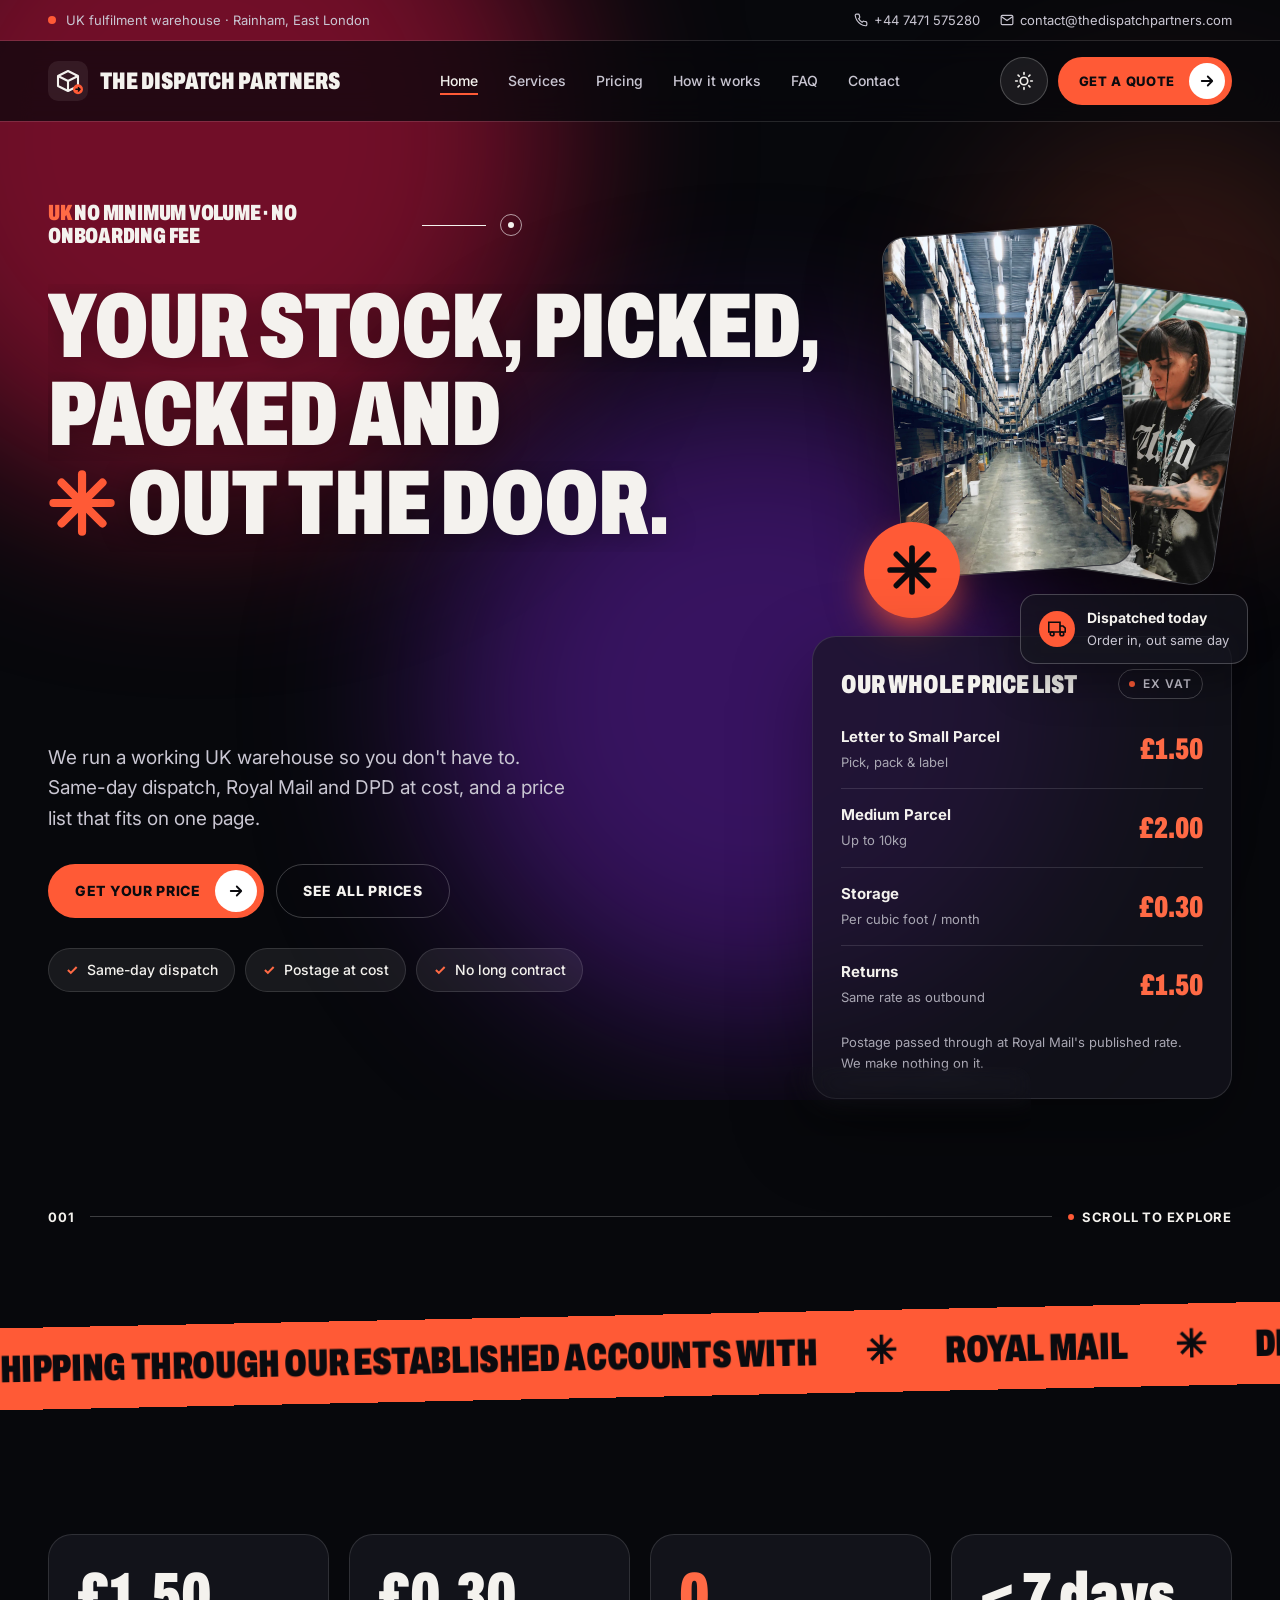
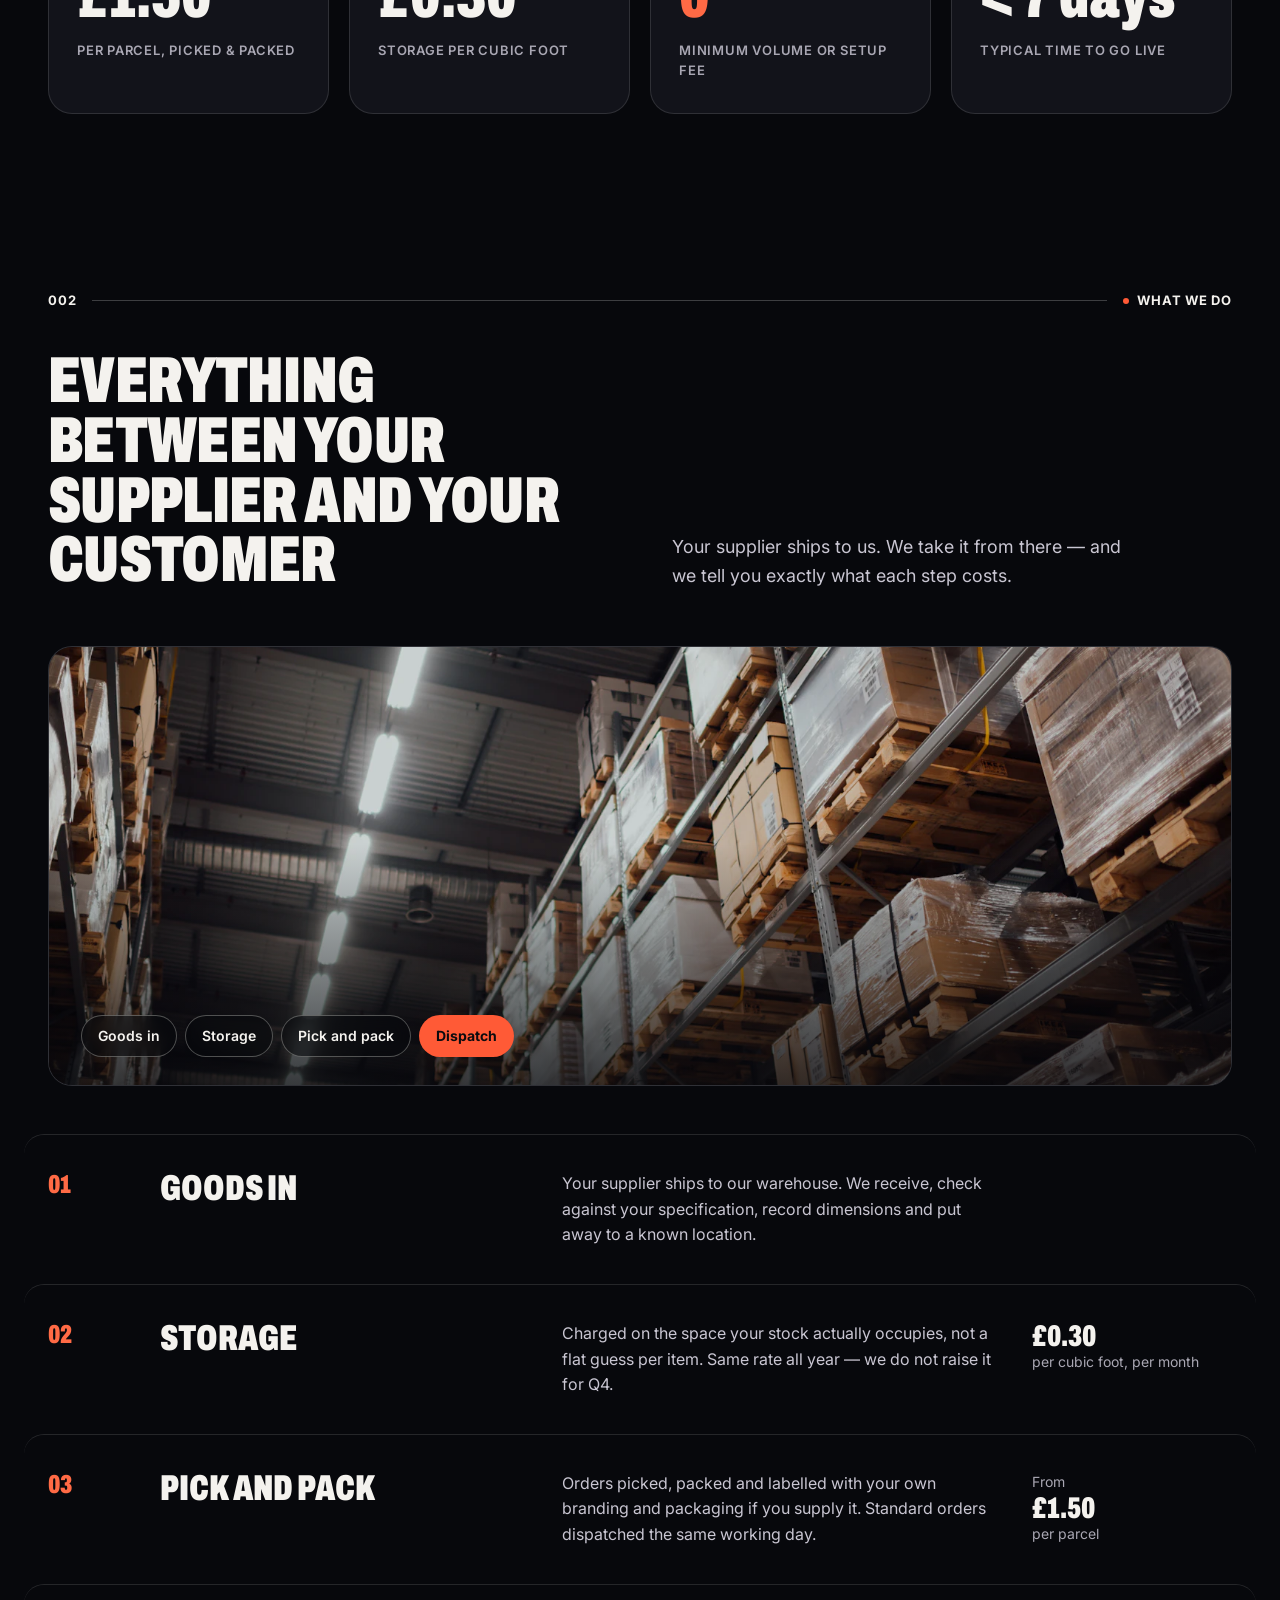
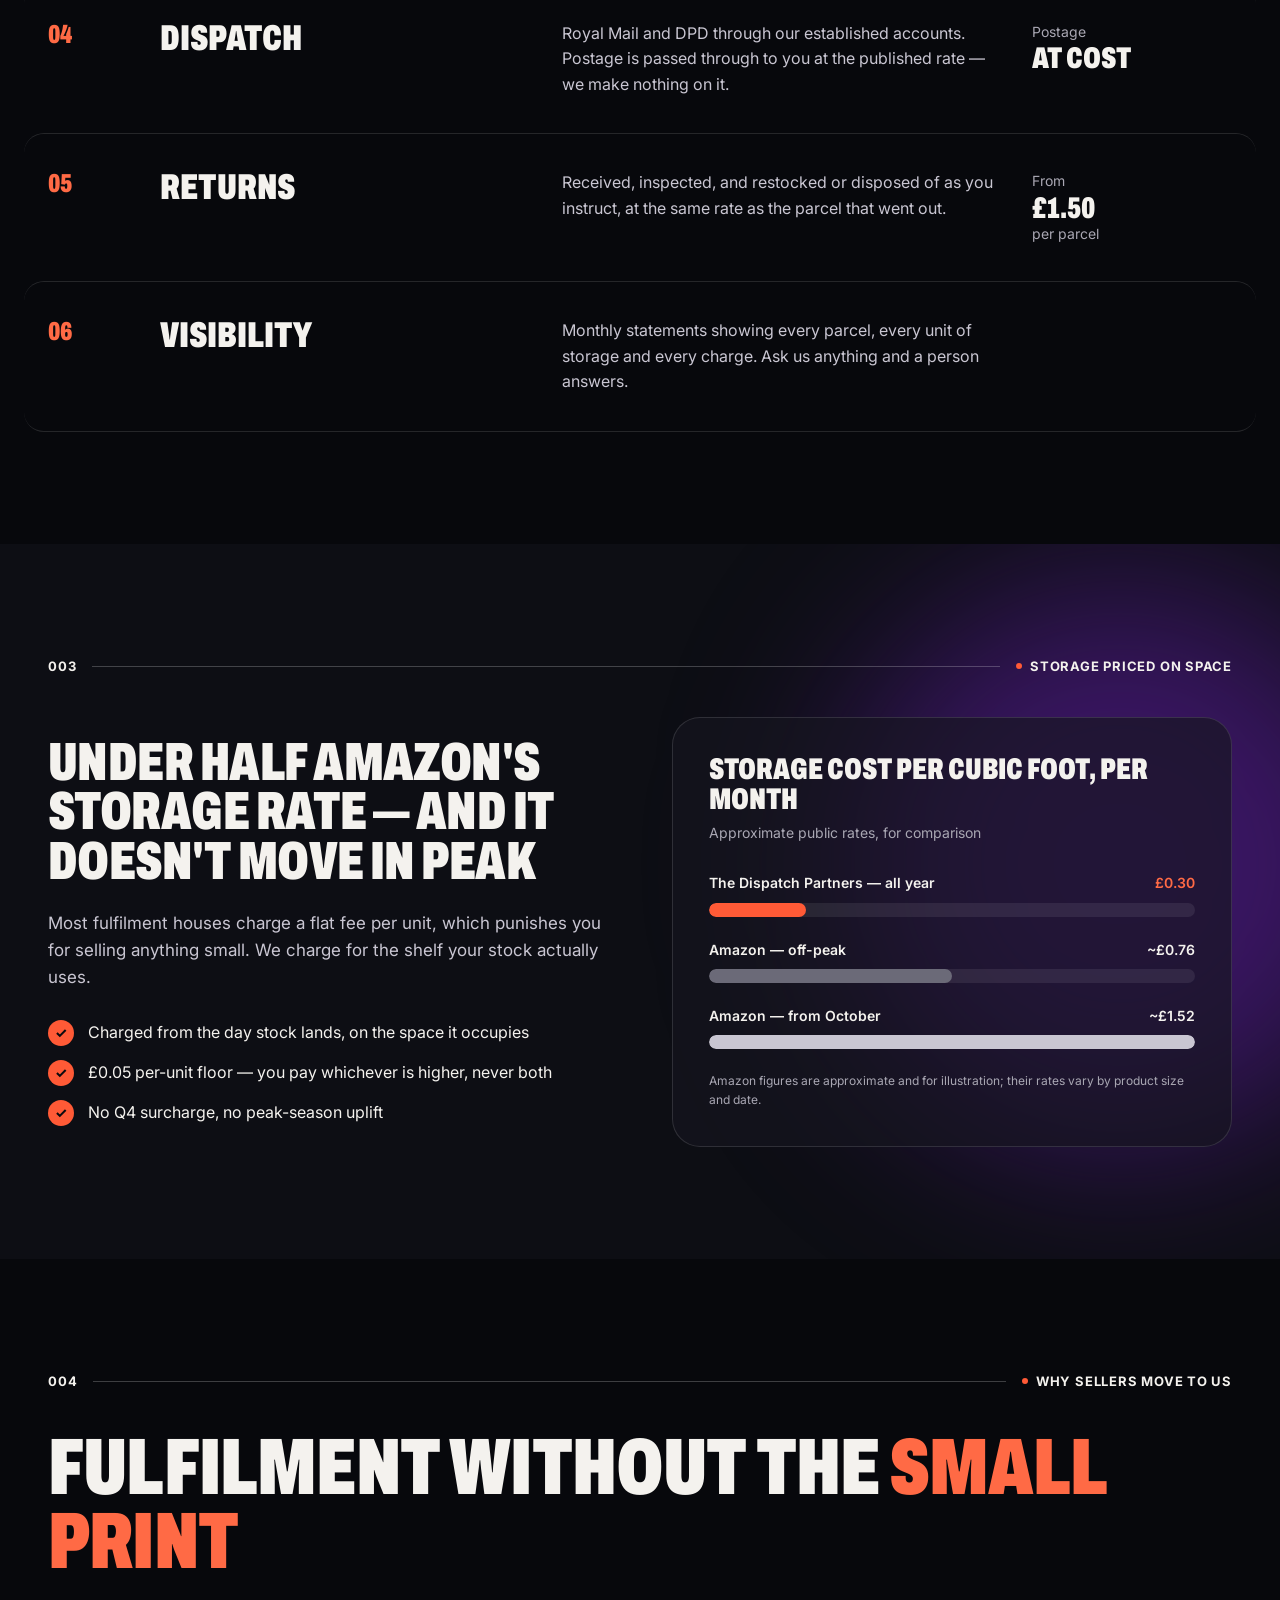
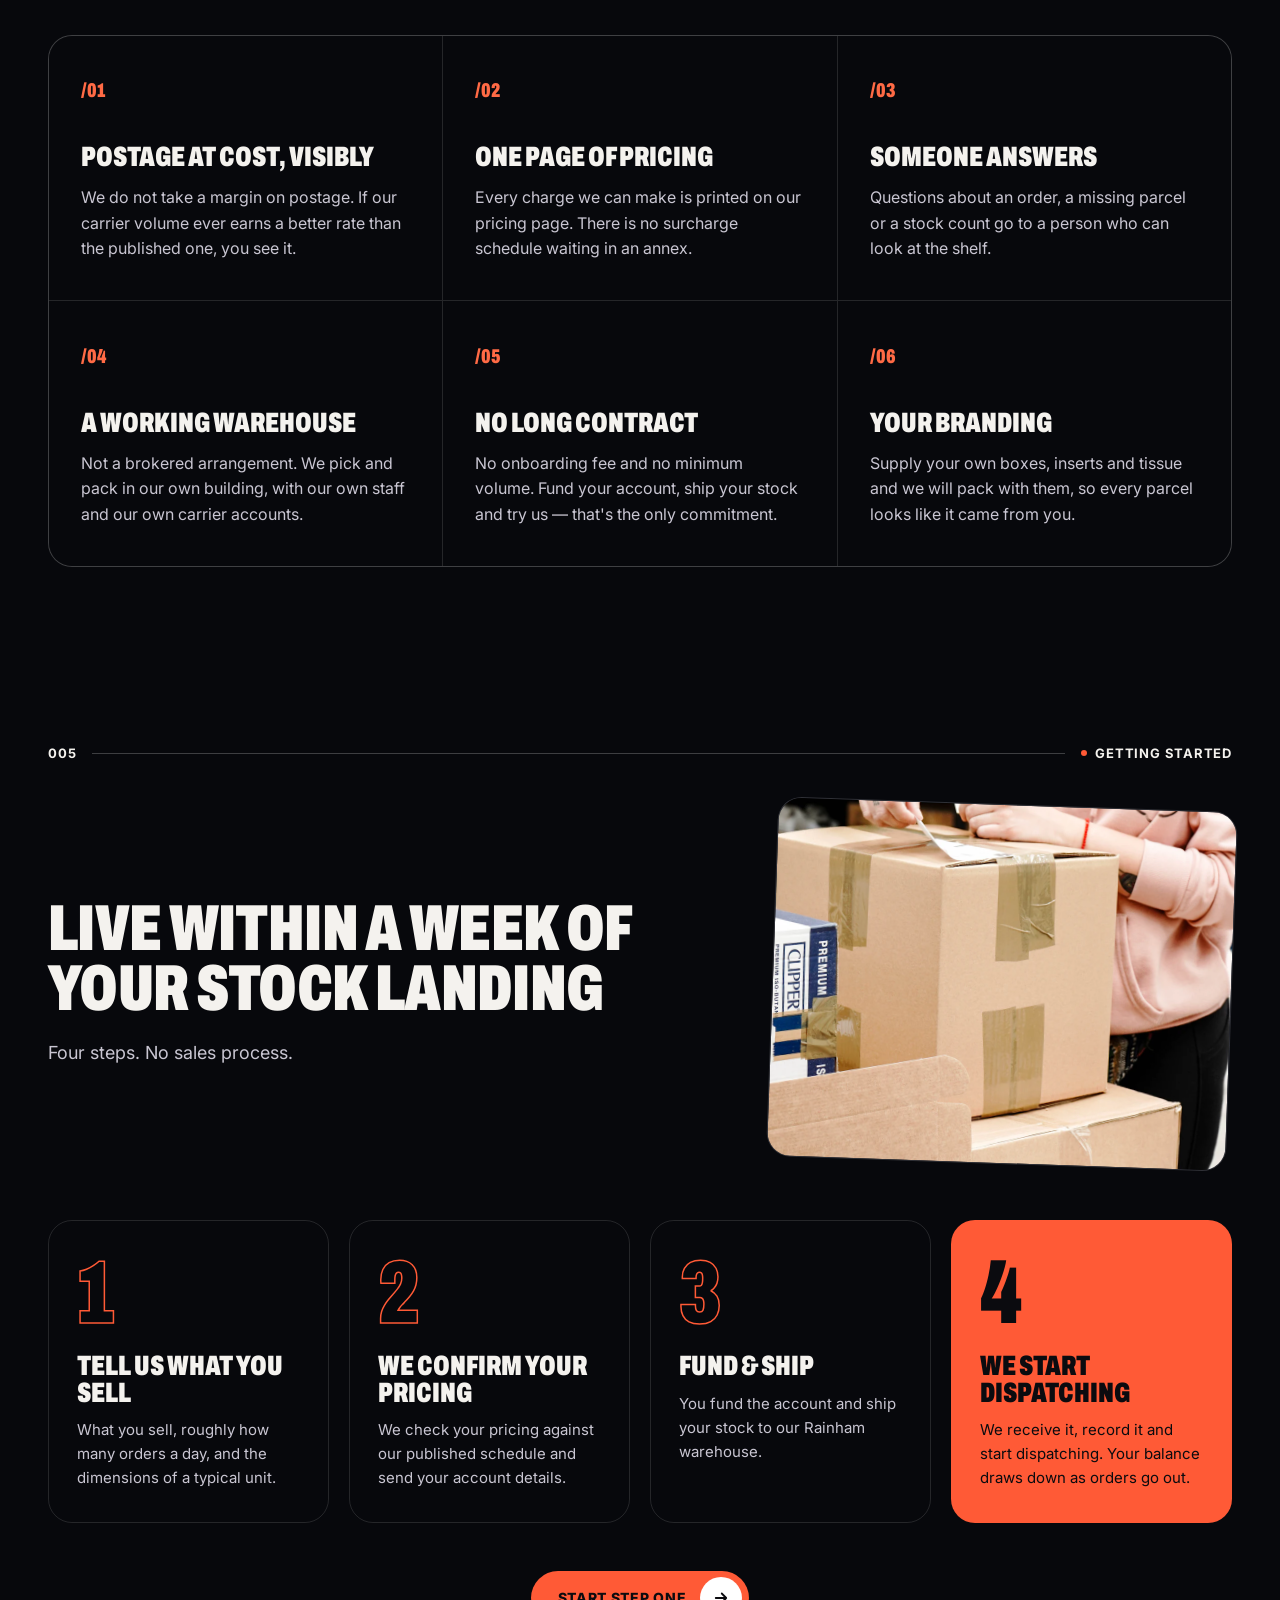
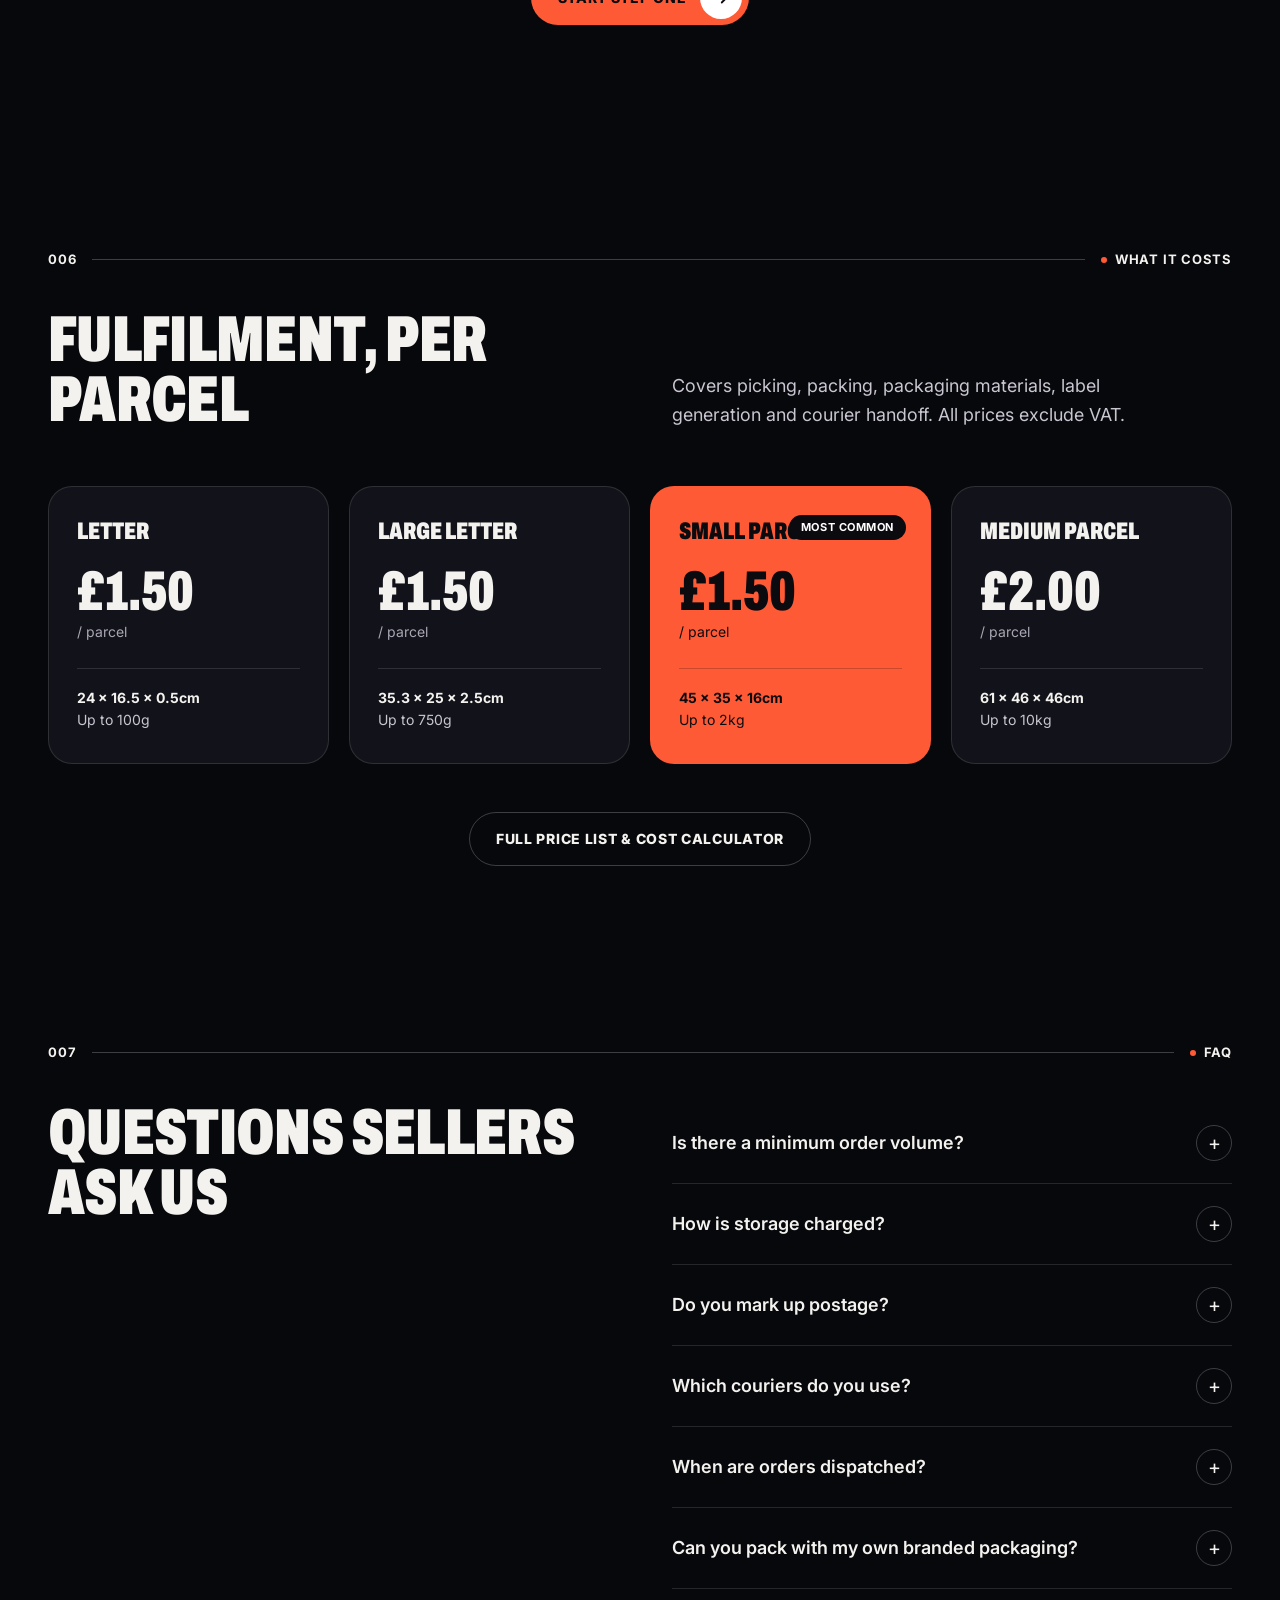
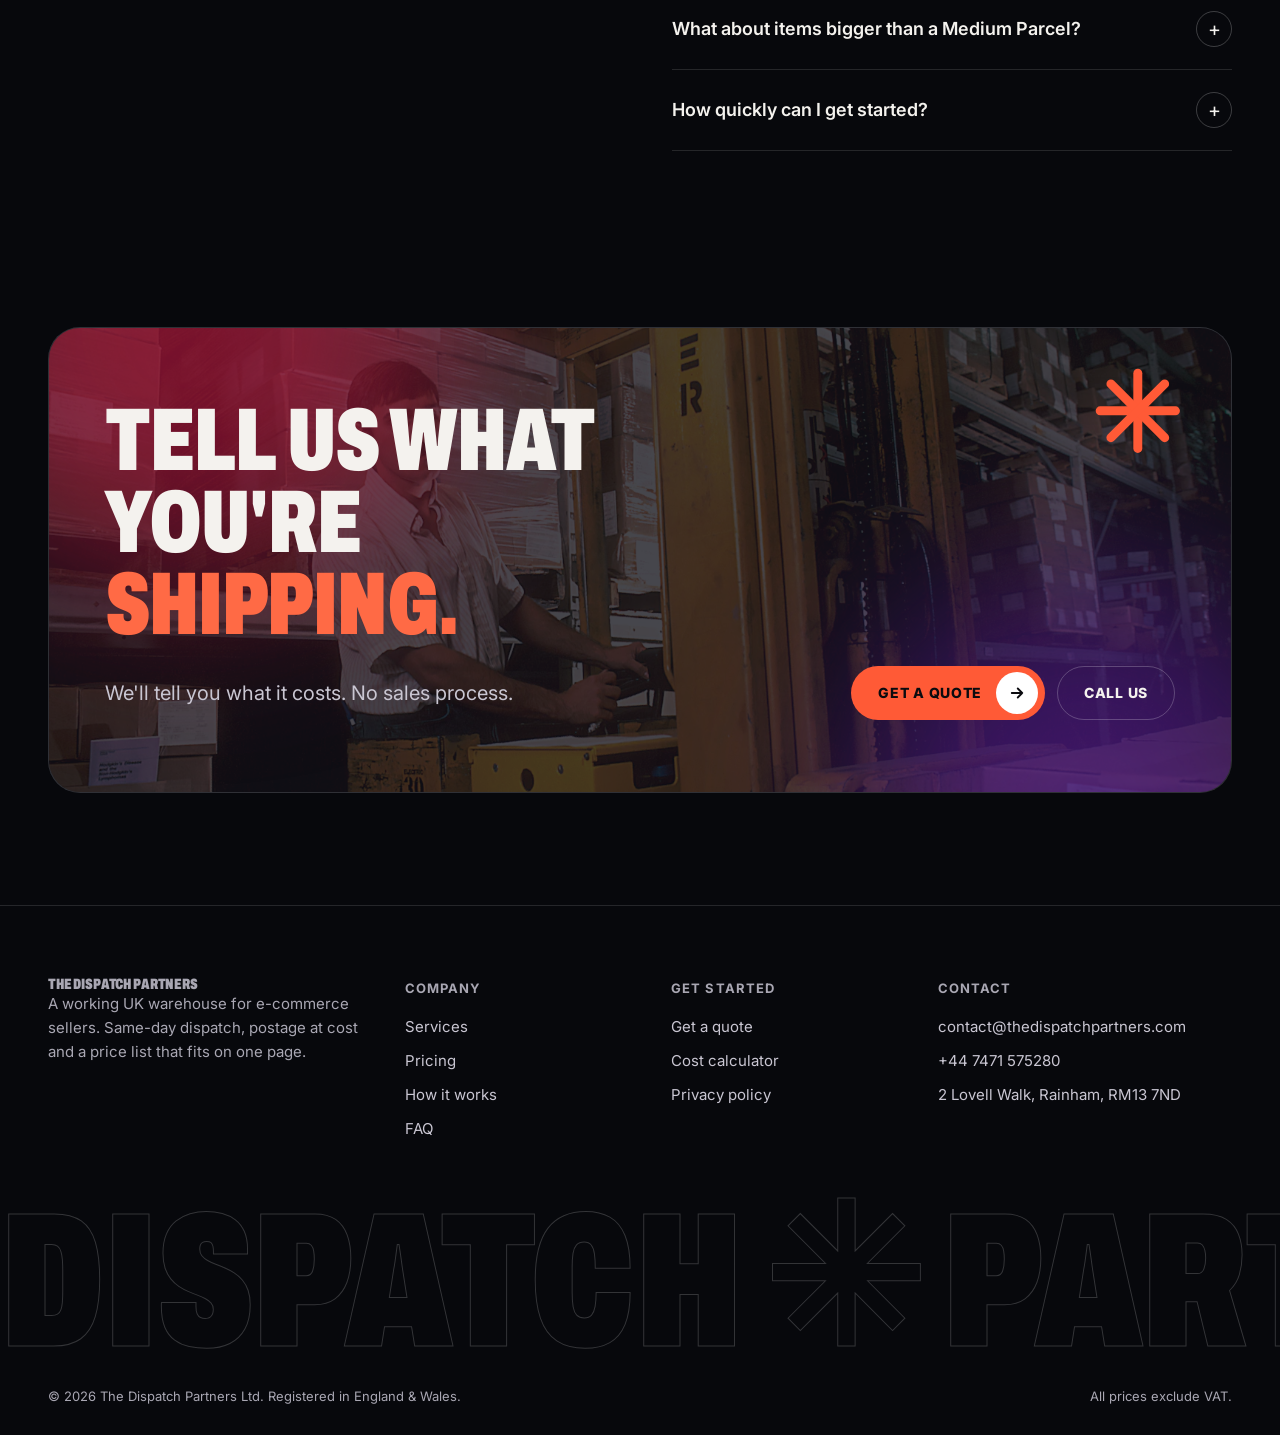
==== commit 313149f9: "Redesign in a dark editorial style, fully responsive, with a light theme - New stylesheet: condensed" ====
--- a/index.html
+++ b/index.html
@@ -10,12 +10,14 @@
   <meta property="og:title" content="The Dispatch Partners — UK E-commerce Fulfilment">
   <meta property="og:description" content="Your stock, picked, packed and out the door. Same-day dispatch, postage at cost and a price list that fits on one page.">
   <meta property="og:url" content="https://thedispatchpartners.com/">
-  <meta name="theme-color" content="#0b1b33">
+  <meta name="theme-color" content="#07080c">
   <link rel="icon" href="assets/img/favicon.svg" type="image/svg+xml">
+  <script>try{if(localStorage.getItem('tdp-theme')==='light')document.documentElement.setAttribute('data-theme','light')}catch(e){}</script>
   <link rel="preconnect" href="https://fonts.googleapis.com">
   <link rel="preconnect" href="https://fonts.gstatic.com" crossorigin>
-  <link href="https://fonts.googleapis.com/css2?family=Inter:wght@400;500;600;700&family=Plus+Jakarta+Sans:wght@700;800&display=swap" rel="stylesheet">
+  <link href="https://fonts.googleapis.com/css2?family=Archivo:wdth,wght@62..125,500..900&family=Inter:wght@400;500;600;700;800&display=swap" rel="stylesheet">
   <link rel="stylesheet" href="assets/css/styles.css">
+  <link rel="preload" as="image" href="assets/img/photos/warehouse-aisle.webp">
   <script type="application/ld+json">
   {
     "@context": "https://schema.org",
@@ -37,13 +39,14 @@
 </head>
 <body>
   <a class="skip-link" href="#main">Skip to content</a>
+  <div class="glow" aria-hidden="true"><span class="blob blob--1"></span><span class="blob blob--2"></span><span class="blob blob--3"></span></div>
 
   <div class="topbar">
     <div class="container">
-      <span class="topbar__hide-sm">UK fulfilment warehouse · Rainham, East London</span>
+      <span class="topbar__place"><span class="dot" aria-hidden="true"></span>UK fulfilment warehouse · Rainham, East London</span>
       <div class="topbar__links">
-        <a href="tel:+447471575280"><svg viewBox="0 0 24 24" fill="none" stroke="currentColor" stroke-width="2"><path d="M22 16.9v3a2 2 0 0 1-2.2 2 19.8 19.8 0 0 1-8.6-3.1 19.5 19.5 0 0 1-6-6A19.8 19.8 0 0 1 2.1 4.2 2 2 0 0 1 4.1 2h3a2 2 0 0 1 2 1.7c.1.9.4 1.8.7 2.7a2 2 0 0 1-.5 2.1L8 9.8a16 16 0 0 0 6 6l1.3-1.3a2 2 0 0 1 2.1-.4c.9.3 1.8.6 2.7.7a2 2 0 0 1 1.7 2z"/></svg>+44 7471 575280</a>
-        <a href="mailto:contact@thedispatchpartners.com"><svg viewBox="0 0 24 24" fill="none" stroke="currentColor" stroke-width="2"><rect x="2" y="4" width="20" height="16" rx="2"/><path d="m22 6-10 7L2 6"/></svg><span class="topbar__hide-sm">contact@thedispatchpartners.com</span><span class="visually-hidden">Email us</span></a>
+        <a href="tel:+447471575280"><svg viewBox="0 0 24 24" fill="none" stroke="currentColor" stroke-width="2" aria-hidden="true"><path d="M22 16.9v3a2 2 0 0 1-2.2 2 19.8 19.8 0 0 1-8.6-3.1 19.5 19.5 0 0 1-6-6A19.8 19.8 0 0 1 2.1 4.2 2 2 0 0 1 4.1 2h3a2 2 0 0 1 2 1.7c.1.9.4 1.8.7 2.7a2 2 0 0 1-.5 2.1L8 9.8a16 16 0 0 0 6 6l1.3-1.3a2 2 0 0 1 2.1-.4c.9.3 1.8.6 2.7.7a2 2 0 0 1 1.7 2z"/></svg>+44 7471 575280</a>
+        <a href="mailto:contact@thedispatchpartners.com"><svg viewBox="0 0 24 24" fill="none" stroke="currentColor" stroke-width="2" aria-hidden="true"><rect x="2" y="4" width="20" height="16" rx="2"/><path d="m22 6-10 7L2 6"/></svg><span class="topbar__email-text">contact@thedispatchpartners.com</span><span class="visually-hidden">Email us</span></a>
       </div>
     </div>
   </div>
@@ -51,8 +54,8 @@
   <header class="header" id="header">
     <div class="container">
       <a class="logo" href="index.html" aria-label="The Dispatch Partners home">
-        <svg class="logo__mark" viewBox="0 0 48 48" aria-hidden="true"><rect width="48" height="48" rx="12" fill="#0b1b33"/><path d="M12 18l12-6 12 6v12l-12 6-12-6z" fill="none" stroke="#fff" stroke-width="2.5" stroke-linejoin="round"/><path d="M12 18l12 6 12-6M24 24v12" fill="none" stroke="#fff" stroke-width="2.5" stroke-linejoin="round"/><circle cx="36" cy="34" r="6" fill="#ff6b1a"/><path d="M33.5 34h5m-2-2 2 2-2 2" stroke="#fff" stroke-width="1.8" fill="none" stroke-linecap="round" stroke-linejoin="round"/></svg>
-        <span class="logo__text">The Dispatch Partners<small>UK Fulfilment</small></span>
+        <svg class="logo__mark" viewBox="0 0 48 48" aria-hidden="true"><rect width="48" height="48" rx="12" fill="currentColor" fill-opacity=".08"/><path d="M12 18l12-6 12 6v12l-12 6-12-6z" fill="none" stroke="currentColor" stroke-width="2.5" stroke-linejoin="round"/><path d="M12 18l12 6 12-6M24 24v12" fill="none" stroke="currentColor" stroke-width="2.5" stroke-linejoin="round"/><circle cx="36" cy="34" r="6" fill="#ff5a36"/><path d="M33.5 34h5m-2-2 2 2-2 2" stroke="#0b0b0f" stroke-width="1.8" fill="none" stroke-linecap="round" stroke-linejoin="round"/></svg>
+        <span class="logo__text">The Dispatch Partners</span>
       </a>
       <nav class="nav" id="nav" aria-label="Main">
         <ul class="nav__list">
@@ -63,11 +66,22 @@
           <li><a href="index.html#faq">FAQ</a></li>
           <li><a href="contact.html">Contact</a></li>
         </ul>
-        <a class="btn btn--primary" href="contact.html">Get a quote</a>
+        <div class="nav__extra">
+          <a class="btn btn--primary" href="contact.html">Get a quote<span class="btn__arrow"><svg viewBox="0 0 24 24" fill="none" stroke="currentColor" stroke-width="2.4" stroke-linecap="round" stroke-linejoin="round" aria-hidden="true"><path d="M5 12h14M13 6l6 6-6 6"/></svg></span></a>
+          <p><a href="tel:+447471575280">+44 7471 575280</a><br><a href="mailto:contact@thedispatchpartners.com">contact@thedispatchpartners.com</a></p>
+        </div>
       </nav>
-      <button class="nav-toggle" id="navToggle" aria-label="Open menu" aria-expanded="false" aria-controls="nav">
-        <svg viewBox="0 0 24 24" fill="none" stroke="currentColor" stroke-width="2" stroke-linecap="round"><path d="M4 7h16M4 12h16M4 17h16"/></svg>
-      </button>
+      <div class="header__actions">
+        <button class="icon-btn theme-toggle" id="themeToggle" type="button" aria-label="Switch to light mode">
+          <svg class="icon-sun" viewBox="0 0 24 24" fill="none" stroke="currentColor" stroke-width="2" stroke-linecap="round" aria-hidden="true"><circle cx="12" cy="12" r="4.5"/><path d="M12 2v2M12 20v2M4.9 4.9l1.4 1.4M17.7 17.7l1.4 1.4M2 12h2M20 12h2M4.9 19.1l1.4-1.4M17.7 6.3l1.4-1.4"/></svg>
+          <svg class="icon-moon" viewBox="0 0 24 24" fill="none" stroke="currentColor" stroke-width="2" stroke-linecap="round" stroke-linejoin="round" aria-hidden="true"><path d="M21 12.8A9 9 0 1 1 11.2 3a7 7 0 0 0 9.8 9.8z"/></svg>
+        </button>
+        <a class="btn btn--primary btn--sm header__quote" href="contact.html">Get a quote<span class="btn__arrow"><svg viewBox="0 0 24 24" fill="none" stroke="currentColor" stroke-width="2.4" stroke-linecap="round" stroke-linejoin="round" aria-hidden="true"><path d="M5 12h14M13 6l6 6-6 6"/></svg></span></a>
+        <button class="icon-btn nav-toggle" id="navToggle" type="button" aria-label="Open menu" aria-expanded="false" aria-controls="nav">
+          <svg class="icon-menu" viewBox="0 0 24 24" fill="none" stroke="currentColor" stroke-width="2" stroke-linecap="round" aria-hidden="true"><path d="M4 7h16M8 12h12M12 17h8"/></svg>
+          <svg class="icon-close" viewBox="0 0 24 24" fill="none" stroke="currentColor" stroke-width="2" stroke-linecap="round" aria-hidden="true"><path d="M6 6l12 12M18 6 6 18"/></svg>
+        </button>
+      </div>
     </div>
   </header>
 
@@ -75,143 +89,141 @@
     <!-- Hero -->
     <section class="hero">
       <div class="container">
-        <div class="hero__copy reveal">
-          <div class="badge-pill"><b>UK</b> No minimum volume · No onboarding fee</div>
-          <h1>Your stock, picked, packed and <span>out the door.</span></h1>
-          <p class="hero__lead">We run a working UK warehouse so you don't have to. Same-day dispatch, Royal Mail and DPD at cost, and a price list that fits on one page.</p>
-          <div class="hero__cta">
-            <a class="btn btn--primary btn--lg" href="contact.html">Get your price
-              <svg viewBox="0 0 24 24" fill="none" stroke="currentColor" stroke-width="2.4" stroke-linecap="round" stroke-linejoin="round"><path d="M5 12h14M13 6l6 6-6 6"/></svg></a>
-            <a class="btn btn--ghost btn--lg" href="pricing.html">See all prices</a>
-          </div>
-          <ul class="hero__ticks">
-            <li><span class="tick"><svg viewBox="0 0 24 24" fill="none" stroke="currentColor" stroke-width="3.5"><path d="m5 12 5 5L20 7"/></svg></span>Same-day dispatch</li>
-            <li><span class="tick"><svg viewBox="0 0 24 24" fill="none" stroke="currentColor" stroke-width="3.5"><path d="m5 12 5 5L20 7"/></svg></span>Postage at cost</li>
-            <li><span class="tick"><svg viewBox="0 0 24 24" fill="none" stroke="currentColor" stroke-width="3.5"><path d="m5 12 5 5L20 7"/></svg></span>No long contract</li>
-          </ul>
-        </div>
-
-        <div class="hero__visual reveal">
-          <div class="hero__blob" aria-hidden="true"></div>
-          <div class="float-chip float-chip--a" aria-hidden="true">
-            <i><svg viewBox="0 0 24 24" fill="none" stroke="currentColor" stroke-width="2.2"><path d="M1 3h15v13H1zM16 8h4l3 3v5h-7"/><circle cx="5.5" cy="18.5" r="2.5"/><circle cx="18.5" cy="18.5" r="2.5"/></svg></i>
-            <div><strong>Dispatched today</strong>Order in, out same day</div>
-          </div>
-          <div class="hero-card">
-            <div class="hero-card__head">
-              <h3>Our whole price list</h3>
-              <span class="live-dot">Ex VAT</span>
-            </div>
-            <ul class="price-rows">
-              <li><span><i><svg viewBox="0 0 24 24" fill="none" stroke="currentColor" stroke-width="2"><rect x="3" y="5" width="18" height="14" rx="2"/><path d="m3 7 9 6 9-6"/></svg></i><span>Letter to Small Parcel<small>Pick, pack &amp; label</small></span></span><strong>£1.50</strong></li>
-              <li><span><i><svg viewBox="0 0 24 24" fill="none" stroke="currentColor" stroke-width="2"><path d="M21 8 12 3 3 8v8l9 5 9-5z"/><path d="m3 8 9 5 9-5M12 13v8"/></svg></i><span>Medium Parcel<small>Up to 10kg</small></span></span><strong>£2.00</strong></li>
-              <li><span><i><svg viewBox="0 0 24 24" fill="none" stroke="currentColor" stroke-width="2"><path d="M3 21V8l9-5 9 5v13"/><path d="M7 21v-8h10v8M7 17h10"/></svg></i><span>Storage<small>Per cubic foot / month</small></span></span><strong>£0.30</strong></li>
-              <li><span><i><svg viewBox="0 0 24 24" fill="none" stroke="currentColor" stroke-width="2"><path d="M3 12a9 9 0 1 0 3-6.7L3 8"/><path d="M3 3v5h5"/></svg></i><span>Returns<small>Same rate as outbound</small></span></span><strong>£1.50</strong></li>
+        <div class="hero__eyebrow fade-up">
+          <p class="disp"><span class="accent">UK</span> No minimum volume · No onboarding fee</p>
+          <span class="hero__eyebrow-line" aria-hidden="true"></span>
+          <span class="hero__ring" aria-hidden="true"></span>
+        </div>
+        <h1 class="hero__title">
+          <span class="line-mask"><span>Your stock, picked,</span></span>
+          <span class="line-mask"><span>packed and</span></span>
+          <span class="line-mask"><span class="line-mask__star"><svg class="star" viewBox="0 0 100 100" aria-hidden="true"><g stroke-width="12" stroke-linecap="round"><path d="M50 8v84"/><path d="M8 50h84"/><path d="M20 20l60 60"/><path d="M80 20 20 80"/></g></svg>out the door.</span></span>
+        </h1>
+
+        <div class="hero__stack fade-up" style="--d:.3s">
+          <div class="float float--back"><div class="photo"><img src="assets/img/photos/packing-box.webp" alt="A woman taping a cardboard box in a warehouse" width="640" height="860"></div></div>
+          <div class="float float--front"><div class="photo"><img src="assets/img/photos/warehouse-aisle.webp" alt="Warehouse aisle with tall racks of stock" width="720" height="960"></div></div>
+          <div class="hero__badge" aria-hidden="true"><svg class="star" viewBox="0 0 100 100"><g stroke-width="11" stroke-linecap="round"><path d="M50 8v84"/><path d="M8 50h84"/><path d="M20 20l60 60"/><path d="M80 20 20 80"/></g></svg></div>
+        </div>
+
+        <div class="hero__row">
+          <div class="hero__copy fade-up" style="--d:.45s">
+            <p class="hero__lead">We run a working UK warehouse so you don't have to. Same-day dispatch, Royal Mail and DPD at cost, and a price list that fits on one page.</p>
+            <div class="hero__cta">
+              <a class="btn btn--primary" href="contact.html">Get your price<span class="btn__arrow"><svg viewBox="0 0 24 24" fill="none" stroke="currentColor" stroke-width="2.4" stroke-linecap="round" stroke-linejoin="round" aria-hidden="true"><path d="M5 12h14M13 6l6 6-6 6"/></svg></span></a>
+              <a class="btn btn--ghost" href="pricing.html">See all prices</a>
+            </div>
+            <ul class="pill-list">
+              <li class="pill"><svg viewBox="0 0 24 24" fill="none" stroke="currentColor" stroke-width="3.5" aria-hidden="true"><path d="m5 12 5 5L20 7"/></svg>Same-day dispatch</li>
+              <li class="pill"><svg viewBox="0 0 24 24" fill="none" stroke="currentColor" stroke-width="3.5" aria-hidden="true"><path d="m5 12 5 5L20 7"/></svg>Postage at cost</li>
+              <li class="pill"><svg viewBox="0 0 24 24" fill="none" stroke="currentColor" stroke-width="3.5" aria-hidden="true"><path d="m5 12 5 5L20 7"/></svg>No long contract</li>
             </ul>
-            <div class="hero-card__foot">Postage passed through at Royal Mail's published rate. We make nothing on it.</div>
-          </div>
-          <div class="float-chip float-chip--b" aria-hidden="true">
-            <i><svg viewBox="0 0 24 24" fill="none" stroke="currentColor" stroke-width="2.2"><path d="M12 2v20M17 5H9.5a3.5 3.5 0 0 0 0 7h5a3.5 3.5 0 0 1 0 7H6"/></svg></i>
-            <div><strong>No Q4 price rise</strong>Same storage rate all year</div>
-          </div>
-        </div>
-      </div>
-    </section>
+          </div>
+
+          <div class="price-panel fade-up" style="--d:.6s">
+            <div class="float-chip float-chip--a" aria-hidden="true">
+              <i><svg viewBox="0 0 24 24" fill="none" stroke="currentColor" stroke-width="2.2"><path d="M1 3h15v13H1zM16 8h4l3 3v5h-7"/><circle cx="5.5" cy="18.5" r="2.5"/><circle cx="18.5" cy="18.5" r="2.5"/></svg></i>
+              <div><strong>Dispatched today</strong>Order in, out same day</div>
+            </div>
+            <div class="price-panel__card">
+              <div class="price-panel__head">
+                <h3>Our whole price list</h3>
+                <span class="tag"><span class="dot" aria-hidden="true"></span>Ex VAT</span>
+              </div>
+              <ul class="price-rows">
+                <li><span><strong>Letter to Small Parcel</strong><small>Pick, pack &amp; label</small></span><b>£1.50</b></li>
+                <li><span><strong>Medium Parcel</strong><small>Up to 10kg</small></span><b>£2.00</b></li>
+                <li><span><strong>Storage</strong><small>Per cubic foot / month</small></span><b>£0.30</b></li>
+                <li><span><strong>Returns</strong><small>Same rate as outbound</small></span><b>£1.50</b></li>
+              </ul>
+              <p class="price-panel__foot">Postage passed through at Royal Mail's published rate. We make nothing on it.</p>
+            </div>
+            <div class="float-chip float-chip--b" aria-hidden="true">
+              <i><svg viewBox="0 0 24 24" fill="none" stroke="currentColor" stroke-width="2.2"><path d="M12 2v20M17 5H9.5a3.5 3.5 0 0 0 0 7h5a3.5 3.5 0 0 1 0 7H6"/></svg></i>
+              <div><strong>No Q4 price rise</strong>Same storage rate all year</div>
+            </div>
+          </div>
+        </div>
+
+        <div class="label-row hero__scroll fade-up" style="--d:.75s"><span>001</span><span class="label-row__line" aria-hidden="true"></span><span class="label-row__name">Scroll to explore</span></div>
+      </div>
+    </section>
+
+    <!-- Carriers ticker -->
+    <div class="ticker-clip">
+    <div class="ticker" aria-label="Carriers">
+      <div class="ticker__track disp">
+        <span>Shipping through our established accounts with</span><span aria-hidden="true">✳</span><span>Royal Mail</span><span aria-hidden="true">✳</span><span>DPD</span><span aria-hidden="true">✳</span><span>Same-day dispatch</span><span aria-hidden="true">✳</span><span>Postage at cost</span><span aria-hidden="true">✳</span>
+        <span aria-hidden="true">Shipping through our established accounts with</span><span aria-hidden="true">✳</span><span aria-hidden="true">Royal Mail</span><span aria-hidden="true">✳</span><span aria-hidden="true">DPD</span><span aria-hidden="true">✳</span><span aria-hidden="true">Same-day dispatch</span><span aria-hidden="true">✳</span><span aria-hidden="true">Postage at cost</span><span aria-hidden="true">✳</span>
+      </div>
+    </div>
+    </div>
 
     <!-- Stats -->
-    <section class="stats" aria-label="Key numbers">
+    <section class="section section--tight" aria-label="Key numbers" style="padding-top: clamp(72px, 9vw, 112px)">
       <div class="container stats__grid">
         <div class="stat reveal"><strong>£<em data-count="1.50" data-decimals="2">1.50</em></strong><span>Per parcel, picked &amp; packed</span></div>
-        <div class="stat reveal"><strong>£<em data-count="0.30" data-decimals="2">0.30</em></strong><span>Storage per cubic foot</span></div>
-        <div class="stat reveal"><strong><em data-count="0">0</em></strong><span>Minimum volume or setup fee</span></div>
-        <div class="stat reveal"><strong>&lt; <em data-count="7">7</em> days</strong><span>Typical time to go live</span></div>
-      </div>
-    </section>
-
-    <div class="carriers" aria-label="Carriers">
-      <div class="container">
-        <span>Shipping through our established accounts with</span>
-        <span class="carriers__item">Royal Mail</span>
-        <span class="carriers__item">DPD</span>
-      </div>
-    </div>
+        <div class="stat reveal" style="--d:.08s"><strong>£<em data-count="0.30" data-decimals="2">0.30</em></strong><span>Storage per cubic foot</span></div>
+        <div class="stat stat--accent reveal" style="--d:.16s"><strong><em data-count="0">0</em></strong><span>Minimum volume or setup fee</span></div>
+        <div class="stat reveal" style="--d:.24s"><strong>&lt; <em data-count="7">7</em> days</strong><span>Typical time to go live</span></div>
+      </div>
+    </section>
 
     <!-- Services -->
-    <section class="section" id="services">
-      <div class="container">
+    <section class="section section--tight" id="services">
+      <div class="container">
+        <div class="label-row reveal"><span>002</span><span class="label-row__line" aria-hidden="true"></span><span class="label-row__name">What we do</span></div>
         <div class="section-head reveal">
-          <span class="eyebrow">What we do</span>
           <h2>Everything between your supplier and your customer</h2>
           <p>Your supplier ships to us. We take it from there — and we tell you exactly what each step costs.</p>
         </div>
-        <div class="grid-3">
-          <article class="card reveal">
-            <div class="card__icon"><svg viewBox="0 0 24 24" fill="none" stroke="currentColor" stroke-width="2" stroke-linecap="round" stroke-linejoin="round"><path d="M21 8 12 3 3 8v8l9 5 9-5z"/><path d="m3 8 9 5 9-5M12 13v8"/></svg></div>
-            <h3>Goods in</h3>
-            <p>Your supplier ships to our warehouse. We receive, check against your specification, record dimensions and put away to a known location.</p>
-          </article>
-          <article class="card reveal">
-            <div class="card__icon"><svg viewBox="0 0 24 24" fill="none" stroke="currentColor" stroke-width="2" stroke-linecap="round" stroke-linejoin="round"><path d="M3 21V8l9-5 9 5v13"/><path d="M7 21v-8h10v8M7 17h10"/></svg></div>
-            <h3>Storage</h3>
-            <p>Charged on the space your stock actually occupies, not a flat guess per item. Same rate all year — we do not raise it for Q4.</p>
-            <div class="card__meta"><strong>£0.30</strong> per cubic foot, per month</div>
-          </article>
-          <article class="card reveal">
-            <div class="card__icon"><svg viewBox="0 0 24 24" fill="none" stroke="currentColor" stroke-width="2" stroke-linecap="round" stroke-linejoin="round"><path d="M9 11V6a3 3 0 0 1 6 0v5"/><rect x="4" y="11" width="16" height="10" rx="2"/></svg></div>
-            <h3>Pick and pack</h3>
-            <p>Orders picked, packed and labelled with your own branding and packaging if you supply it. Standard orders dispatched the same working day.</p>
-            <div class="card__meta">From <strong>£1.50</strong> per parcel</div>
-          </article>
-          <article class="card reveal">
-            <div class="card__icon"><svg viewBox="0 0 24 24" fill="none" stroke="currentColor" stroke-width="2" stroke-linecap="round" stroke-linejoin="round"><path d="M1 3h15v13H1zM16 8h4l3 3v5h-7"/><circle cx="5.5" cy="18.5" r="2.5"/><circle cx="18.5" cy="18.5" r="2.5"/></svg></div>
-            <h3>Dispatch</h3>
-            <p>Royal Mail and DPD through our established accounts. Postage is passed through to you at the published rate — we make nothing on it.</p>
-            <div class="card__meta">Postage <strong>at cost</strong></div>
-          </article>
-          <article class="card reveal">
-            <div class="card__icon"><svg viewBox="0 0 24 24" fill="none" stroke="currentColor" stroke-width="2" stroke-linecap="round" stroke-linejoin="round"><path d="M3 12a9 9 0 1 0 3-6.7L3 8"/><path d="M3 3v5h5"/></svg></div>
-            <h3>Returns</h3>
-            <p>Received, inspected, and restocked or disposed of as you instruct, at the same rate as the parcel that went out.</p>
-            <div class="card__meta">From <strong>£1.50</strong> per parcel</div>
-          </article>
-          <article class="card reveal">
-            <div class="card__icon"><svg viewBox="0 0 24 24" fill="none" stroke="currentColor" stroke-width="2" stroke-linecap="round" stroke-linejoin="round"><path d="M3 3v18h18"/><path d="m7 15 4-4 3 3 5-6"/></svg></div>
-            <h3>Visibility</h3>
-            <p>Monthly statements showing every parcel, every unit of storage and every charge. Ask us anything and a person answers.</p>
-          </article>
+        <div class="photo banner reveal">
+          <img src="assets/img/photos/warehouse-shelves.webp" alt="Cardboard boxes stored on warehouse shelving" width="1600" height="800" loading="lazy">
+          <div class="banner__tags"><span>Goods in</span><span>Storage</span><span>Pick and pack</span><span>Dispatch</span></div>
+        </div>
+        <div class="svc-list">
+          <article class="svc reveal"><span class="svc__num">01</span><h3>Goods in</h3><p>Your supplier ships to our warehouse. We receive, check against your specification, record dimensions and put away to a known location.</p><span class="svc__meta"></span></article>
+          <article class="svc reveal"><span class="svc__num">02</span><h3>Storage</h3><p>Charged on the space your stock actually occupies, not a flat guess per item. Same rate all year — we do not raise it for Q4.</p><span class="svc__meta"><strong>£0.30</strong>per cubic foot, per month</span></article>
+          <article class="svc reveal"><span class="svc__num">03</span><h3>Pick and pack</h3><p>Orders picked, packed and labelled with your own branding and packaging if you supply it. Standard orders dispatched the same working day.</p><span class="svc__meta">From <strong>£1.50</strong>per parcel</span></article>
+          <article class="svc reveal"><span class="svc__num">04</span><h3>Dispatch</h3><p>Royal Mail and DPD through our established accounts. Postage is passed through to you at the published rate — we make nothing on it.</p><span class="svc__meta">Postage <strong>at cost</strong></span></article>
+          <article class="svc reveal"><span class="svc__num">05</span><h3>Returns</h3><p>Received, inspected, and restocked or disposed of as you instruct, at the same rate as the parcel that went out.</p><span class="svc__meta">From <strong>£1.50</strong>per parcel</span></article>
+          <article class="svc reveal"><span class="svc__num">06</span><h3>Visibility</h3><p>Monthly statements showing every parcel, every unit of storage and every charge. Ask us anything and a person answers.</p><span class="svc__meta"></span></article>
         </div>
       </div>
     </section>
 
     <!-- Comparison -->
-    <section class="section section--soft" id="why">
-      <div class="container compare">
-        <div class="reveal">
-          <span class="eyebrow">Storage priced on space</span>
-          <h2>Under half Amazon's storage rate — and it doesn't move in peak</h2>
-          <p>Most fulfilment houses charge a flat fee per unit, which punishes you for selling anything small. We charge for the shelf your stock actually uses.</p>
-          <ul class="check-list">
-            <li><span class="tick"><svg viewBox="0 0 24 24" fill="none" stroke="currentColor" stroke-width="3.5"><path d="m5 12 5 5L20 7"/></svg></span><span>Charged from the day stock lands, on the space it occupies</span></li>
-            <li><span class="tick"><svg viewBox="0 0 24 24" fill="none" stroke="currentColor" stroke-width="3.5"><path d="m5 12 5 5L20 7"/></svg></span><span>£0.05 per-unit floor — you pay whichever is higher, never both</span></li>
-            <li><span class="tick"><svg viewBox="0 0 24 24" fill="none" stroke="currentColor" stroke-width="3.5"><path d="m5 12 5 5L20 7"/></svg></span><span>No Q4 surcharge, no peak-season uplift</span></li>
-          </ul>
-        </div>
-        <div class="bars reveal" id="storageBars">
-          <h3>Storage cost per cubic foot, per month</h3>
-          <p>Approximate public rates, for comparison</p>
-          <div class="bar">
-            <div class="bar__label"><span>The Dispatch Partners — all year</span><span>£0.30</span></div>
-            <div class="bar__track"><div class="bar__fill bar__fill--us" data-width="20"></div></div>
-          </div>
-          <div class="bar">
-            <div class="bar__label"><span>Amazon — off-peak</span><span>~£0.76</span></div>
-            <div class="bar__track"><div class="bar__fill bar__fill--them" data-width="50"></div></div>
-          </div>
-          <div class="bar">
-            <div class="bar__label"><span>Amazon — from October</span><span>~£1.52</span></div>
-            <div class="bar__track"><div class="bar__fill bar__fill--peak" data-width="100"></div></div>
-          </div>
-          <small>Amazon figures are approximate and for illustration; their rates vary by product size and date.</small>
+    <section class="section section--alt" id="why">
+      <span class="blob blob--2" aria-hidden="true" style="left: auto; right: -120px; top: 40px; width: 560px; height: 560px"></span>
+      <div class="container" style="position: relative">
+        <div class="label-row reveal"><span>003</span><span class="label-row__line" aria-hidden="true"></span><span class="label-row__name">Storage priced on space</span></div>
+        <div class="compare">
+          <div class="reveal">
+            <h2>Under half Amazon's storage rate — and it doesn't move in peak</h2>
+            <p class="compare__lead">Most fulfilment houses charge a flat fee per unit, which punishes you for selling anything small. We charge for the shelf your stock actually uses.</p>
+            <ul class="check-list">
+              <li><span class="tick"><svg viewBox="0 0 24 24" fill="none" stroke="currentColor" stroke-width="3.5" aria-hidden="true"><path d="m5 12 5 5L20 7"/></svg></span><span>Charged from the day stock lands, on the space it occupies</span></li>
+              <li><span class="tick"><svg viewBox="0 0 24 24" fill="none" stroke="currentColor" stroke-width="3.5" aria-hidden="true"><path d="m5 12 5 5L20 7"/></svg></span><span>£0.05 per-unit floor — you pay whichever is higher, never both</span></li>
+              <li><span class="tick"><svg viewBox="0 0 24 24" fill="none" stroke="currentColor" stroke-width="3.5" aria-hidden="true"><path d="m5 12 5 5L20 7"/></svg></span><span>No Q4 surcharge, no peak-season uplift</span></li>
+            </ul>
+          </div>
+          <div class="bars reveal" id="storageBars" style="--d:.1s">
+            <h3>Storage cost per cubic foot, per month</h3>
+            <p>Approximate public rates, for comparison</p>
+            <div class="bar">
+              <div class="bar__label"><span>The Dispatch Partners — all year</span><span class="accent">£0.30</span></div>
+              <div class="bar__track"><div class="bar__fill bar__fill--us" data-width="20"></div></div>
+            </div>
+            <div class="bar">
+              <div class="bar__label"><span>Amazon — off-peak</span><span>~£0.76</span></div>
+              <div class="bar__track"><div class="bar__fill bar__fill--them" data-width="50"></div></div>
+            </div>
+            <div class="bar">
+              <div class="bar__label"><span>Amazon — from October</span><span>~£1.52</span></div>
+              <div class="bar__track"><div class="bar__fill bar__fill--peak" data-width="100"></div></div>
+            </div>
+            <small>Amazon figures are approximate and for illustration; their rates vary by product size and date.</small>
+          </div>
         </div>
       </div>
     </section>
@@ -219,61 +231,38 @@
     <!-- Why us -->
     <section class="section">
       <div class="container">
-        <div class="section-head reveal">
-          <span class="eyebrow">Why sellers move to us</span>
-          <h2>Fulfilment without the small print</h2>
-        </div>
-        <div class="grid-3">
-          <article class="card reveal">
-            <div class="card__icon"><svg viewBox="0 0 24 24" fill="none" stroke="currentColor" stroke-width="2" stroke-linecap="round" stroke-linejoin="round"><path d="M12 2v20M17 5H9.5a3.5 3.5 0 0 0 0 7h5a3.5 3.5 0 0 1 0 7H6"/></svg></div>
-            <h3>Postage at cost, visibly</h3>
-            <p>We do not take a margin on postage. If our carrier volume ever earns a better rate than the published one, you see it.</p>
-          </article>
-          <article class="card reveal">
-            <div class="card__icon"><svg viewBox="0 0 24 24" fill="none" stroke="currentColor" stroke-width="2" stroke-linecap="round" stroke-linejoin="round"><path d="M14 2H6a2 2 0 0 0-2 2v16a2 2 0 0 0 2 2h12a2 2 0 0 0 2-2V8z"/><path d="M14 2v6h6M8 13h8M8 17h5"/></svg></div>
-            <h3>One page of pricing</h3>
-            <p>Every charge we can make is printed on our pricing page. There is no surcharge schedule waiting in an annex.</p>
-          </article>
-          <article class="card reveal">
-            <div class="card__icon"><svg viewBox="0 0 24 24" fill="none" stroke="currentColor" stroke-width="2" stroke-linecap="round" stroke-linejoin="round"><path d="M17 21v-2a4 4 0 0 0-4-4H5a4 4 0 0 0-4 4v2"/><circle cx="9" cy="7" r="4"/><path d="M23 21v-2a4 4 0 0 0-3-3.9M16 3.1a4 4 0 0 1 0 7.8"/></svg></div>
-            <h3>Someone answers</h3>
-            <p>Questions about an order, a missing parcel or a stock count go to a person who can look at the shelf.</p>
-          </article>
-          <article class="card reveal">
-            <div class="card__icon"><svg viewBox="0 0 24 24" fill="none" stroke="currentColor" stroke-width="2" stroke-linecap="round" stroke-linejoin="round"><path d="M3 21V8l9-5 9 5v13"/><path d="M9 21v-6h6v6"/></svg></div>
-            <h3>A working warehouse</h3>
-            <p>Not a brokered arrangement. We pick and pack in our own building, with our own staff and our own carrier accounts.</p>
-          </article>
-          <article class="card reveal">
-            <div class="card__icon"><svg viewBox="0 0 24 24" fill="none" stroke="currentColor" stroke-width="2" stroke-linecap="round" stroke-linejoin="round"><rect x="3" y="4" width="18" height="18" rx="2"/><path d="M16 2v4M8 2v4M3 10h18"/></svg></div>
-            <h3>No long contract</h3>
-            <p>No onboarding fee and no minimum volume. Fund your account, ship your stock and try us — that's the only commitment.</p>
-          </article>
-          <article class="card reveal">
-            <div class="card__icon"><svg viewBox="0 0 24 24" fill="none" stroke="currentColor" stroke-width="2" stroke-linecap="round" stroke-linejoin="round"><path d="M20.6 13.4 13.4 20.6a2 2 0 0 1-2.8 0L2 12V2h10l8.6 8.6a2 2 0 0 1 0 2.8z"/><circle cx="7" cy="7" r="1.5"/></svg></div>
-            <h3>Your branding</h3>
-            <p>Supply your own boxes, inserts and tissue and we will pack with them, so every parcel looks like it came from you.</p>
-          </article>
+        <div class="label-row reveal"><span>004</span><span class="label-row__line" aria-hidden="true"></span><span class="label-row__name">Why sellers move to us</span></div>
+        <h2 class="big-title reveal">Fulfilment without the <span class="accent">small print</span></h2>
+        <div class="cells reveal">
+          <article class="cell"><span class="cell__num">/01</span><h3>Postage at cost, visibly</h3><p>We do not take a margin on postage. If our carrier volume ever earns a better rate than the published one, you see it.</p></article>
+          <article class="cell"><span class="cell__num">/02</span><h3>One page of pricing</h3><p>Every charge we can make is printed on our pricing page. There is no surcharge schedule waiting in an annex.</p></article>
+          <article class="cell"><span class="cell__num">/03</span><h3>Someone answers</h3><p>Questions about an order, a missing parcel or a stock count go to a person who can look at the shelf.</p></article>
+          <article class="cell"><span class="cell__num">/04</span><h3>A working warehouse</h3><p>Not a brokered arrangement. We pick and pack in our own building, with our own staff and our own carrier accounts.</p></article>
+          <article class="cell"><span class="cell__num">/05</span><h3>No long contract</h3><p>No onboarding fee and no minimum volume. Fund your account, ship your stock and try us — that's the only commitment.</p></article>
+          <article class="cell"><span class="cell__num">/06</span><h3>Your branding</h3><p>Supply your own boxes, inserts and tissue and we will pack with them, so every parcel looks like it came from you.</p></article>
         </div>
       </div>
     </section>
 
     <!-- How it works -->
-    <section class="section section--dark" id="how-it-works">
-      <div class="container">
-        <div class="section-head reveal">
-          <span class="eyebrow">Getting started</span>
-          <h2>Live within a week of your stock landing</h2>
-          <p>Four steps. No sales process.</p>
+    <section class="section section--tight" id="how-it-works">
+      <div class="container">
+        <div class="label-row reveal"><span>005</span><span class="label-row__line" aria-hidden="true"></span><span class="label-row__name">Getting started</span></div>
+        <div class="how-head reveal">
+          <div>
+            <h2>Live within a week of your stock landing</h2>
+            <p>Four steps. No sales process.</p>
+          </div>
+          <div class="photo"><img src="assets/img/photos/labelling-parcel.webp" alt="Woman labeling a package" width="920" height="720" loading="lazy"></div>
         </div>
         <div class="steps">
-          <div class="step reveal"><div class="step__num">1</div><h3>Tell us what you sell</h3><p>What you sell, roughly how many orders a day, and the dimensions of a typical unit.</p></div>
-          <div class="step reveal"><div class="step__num">2</div><h3>We confirm your pricing</h3><p>We check your pricing against our published schedule and send your account details.</p></div>
-          <div class="step reveal"><div class="step__num">3</div><h3>Fund &amp; ship</h3><p>You fund the account and ship your stock to our Rainham warehouse.</p></div>
-          <div class="step reveal"><div class="step__num">4</div><h3>We start dispatching</h3><p>We receive it, record it and start dispatching. Your balance draws down as orders go out.</p></div>
-        </div>
-        <div style="text-align:center;margin-top:48px" class="reveal">
-          <a class="btn btn--primary btn--lg" href="contact.html">Start step one</a>
+          <div class="step reveal"><div class="step__num" aria-hidden="true">1</div><h3>Tell us what you sell</h3><p>What you sell, roughly how many orders a day, and the dimensions of a typical unit.</p></div>
+          <div class="step reveal" style="--d:.08s"><div class="step__num" aria-hidden="true">2</div><h3>We confirm your pricing</h3><p>We check your pricing against our published schedule and send your account details.</p></div>
+          <div class="step reveal" style="--d:.16s"><div class="step__num" aria-hidden="true">3</div><h3>Fund &amp; ship</h3><p>You fund the account and ship your stock to our Rainham warehouse.</p></div>
+          <div class="step step--accent reveal" style="--d:.24s"><div class="step__num" aria-hidden="true">4</div><h3>We start dispatching</h3><p>We receive it, record it and start dispatching. Your balance draws down as orders go out.</p></div>
+        </div>
+        <div class="center reveal">
+          <a class="btn btn--primary" href="contact.html">Start step one<span class="btn__arrow"><svg viewBox="0 0 24 24" fill="none" stroke="currentColor" stroke-width="2.4" stroke-linecap="round" stroke-linejoin="round" aria-hidden="true"><path d="M5 12h14M13 6l6 6-6 6"/></svg></span></a>
         </div>
       </div>
     </section>
@@ -281,78 +270,82 @@
     <!-- Pricing preview -->
     <section class="section" id="pricing">
       <div class="container">
+        <div class="label-row reveal"><span>006</span><span class="label-row__line" aria-hidden="true"></span><span class="label-row__name">What it costs</span></div>
         <div class="section-head reveal">
-          <span class="eyebrow">What it costs</span>
           <h2>Fulfilment, per parcel</h2>
           <p>Covers picking, packing, packaging materials, label generation and courier handoff. All prices exclude VAT.</p>
         </div>
         <div class="price-grid">
-          <div class="price-card reveal"><h3>Letter</h3><div class="price-card__amount">£1.50 <small>/ parcel</small></div><div class="price-card__spec"><strong>24 × 16.5 × 0.5cm</strong>Up to 100g</div></div>
-          <div class="price-card reveal"><h3>Large Letter</h3><div class="price-card__amount">£1.50 <small>/ parcel</small></div><div class="price-card__spec"><strong>35.3 × 25 × 2.5cm</strong>Up to 750g</div></div>
-          <div class="price-card price-card--featured reveal"><span class="price-card__tag">Most common</span><h3>Small Parcel</h3><div class="price-card__amount">£1.50 <small>/ parcel</small></div><div class="price-card__spec"><strong>45 × 35 × 16cm</strong>Up to 2kg</div></div>
-          <div class="price-card reveal"><h3>Medium Parcel</h3><div class="price-card__amount">£2.00 <small>/ parcel</small></div><div class="price-card__spec"><strong>61 × 46 × 46cm</strong>Up to 10kg</div></div>
-        </div>
-        <div style="text-align:center;margin-top:40px" class="reveal">
-          <a class="btn btn--dark" href="pricing.html">Full price list &amp; cost calculator</a>
+          <div class="price-card reveal"><h3>Letter</h3><div class="price-card__amount">£1.50</div><div class="price-card__per">/ parcel</div><div class="price-card__spec"><strong>24 × 16.5 × 0.5cm</strong>Up to 100g</div></div>
+          <div class="price-card reveal" style="--d:.08s"><h3>Large Letter</h3><div class="price-card__amount">£1.50</div><div class="price-card__per">/ parcel</div><div class="price-card__spec"><strong>35.3 × 25 × 2.5cm</strong>Up to 750g</div></div>
+          <div class="price-card price-card--featured reveal" style="--d:.16s"><span class="price-card__tag">Most common</span><h3>Small Parcel</h3><div class="price-card__amount">£1.50</div><div class="price-card__per">/ parcel</div><div class="price-card__spec"><strong>45 × 35 × 16cm</strong>Up to 2kg</div></div>
+          <div class="price-card reveal" style="--d:.24s"><h3>Medium Parcel</h3><div class="price-card__amount">£2.00</div><div class="price-card__per">/ parcel</div><div class="price-card__spec"><strong>61 × 46 × 46cm</strong>Up to 10kg</div></div>
+        </div>
+        <div class="center reveal">
+          <a class="btn btn--ghost" href="pricing.html">Full price list &amp; cost calculator</a>
         </div>
       </div>
     </section>
 
     <!-- FAQ -->
-    <section class="section section--soft" id="faq">
-      <div class="container">
-        <div class="section-head reveal">
-          <span class="eyebrow">FAQ</span>
-          <h2>Questions sellers ask us</h2>
-        </div>
-        <div class="faq reveal">
-          <details>
-            <summary>Is there a minimum order volume?</summary>
-            <div><p>No. There is no minimum volume, no onboarding fee and no long contract. You fund your account before stock arrives and the balance draws down as orders go out — that is the only commitment we ask for.</p></div>
-          </details>
-          <details>
-            <summary>How is storage charged?</summary>
-            <div><p>£0.30 per cubic foot per month, on the space your stock actually occupies, from the day it lands. There is a £0.05 per-unit minimum that applies only where the volume calculation falls below it — you pay whichever is higher, never both. The rate is the same all year, including Q4.</p></div>
-          </details>
-          <details>
-            <summary>Do you mark up postage?</summary>
-            <div><p>No. Postage is passed straight through at Royal Mail's published online rate. Postage is VAT-exempt and recharged at cost; VAT applies only to our own fulfilment and storage charges.</p></div>
-          </details>
-          <details>
-            <summary>Which couriers do you use?</summary>
-            <div><p>Royal Mail and DPD, through our own established accounts. If you'd rather buy your own labels, you can — or we'll generate them for £0.10 per label.</p></div>
-          </details>
-          <details>
-            <summary>When are orders dispatched?</summary>
-            <div><p>Standard orders are dispatched the same working day.</p></div>
-          </details>
-          <details>
-            <summary>Can you pack with my own branded packaging?</summary>
-            <div><p>Yes. If you supply your own boxes, mailers or inserts, we'll pick, pack and label with them.</p></div>
-          </details>
-          <details>
-            <summary>What about items bigger than a Medium Parcel?</summary>
-            <div><p>Tell us the dimensions and weight and we'll price it for you. Use the <a href="contact.html">quote form</a> and choose "Larger than Medium".</p></div>
-          </details>
-          <details>
-            <summary>How quickly can I get started?</summary>
-            <div><p>Most sellers are live within a week of their stock landing at our warehouse.</p></div>
-          </details>
+    <section class="section section--tight" id="faq">
+      <div class="container">
+        <div class="label-row reveal"><span>007</span><span class="label-row__line" aria-hidden="true"></span><span class="label-row__name">FAQ</span></div>
+        <div class="faq-layout">
+          <h2 class="reveal">Questions sellers ask us</h2>
+          <div class="faq reveal">
+            <details>
+              <summary>Is there a minimum order volume?</summary>
+              <div><p>No. There is no minimum volume, no onboarding fee and no long contract. You fund your account before stock arrives and the balance draws down as orders go out — that is the only commitment we ask for.</p></div>
+            </details>
+            <details>
+              <summary>How is storage charged?</summary>
+              <div><p>£0.30 per cubic foot per month, on the space your stock actually occupies, from the day it lands. There is a £0.05 per-unit minimum that applies only where the volume calculation falls below it — you pay whichever is higher, never both. The rate is the same all year, including Q4.</p></div>
+            </details>
+            <details>
+              <summary>Do you mark up postage?</summary>
+              <div><p>No. Postage is passed straight through at Royal Mail's published online rate. Postage is VAT-exempt and recharged at cost; VAT applies only to our own fulfilment and storage charges.</p></div>
+            </details>
+            <details>
+              <summary>Which couriers do you use?</summary>
+              <div><p>Royal Mail and DPD, through our own established accounts. If you'd rather buy your own labels, you can — or we'll generate them for £0.10 per label.</p></div>
+            </details>
+            <details>
+              <summary>When are orders dispatched?</summary>
+              <div><p>Standard orders are dispatched the same working day.</p></div>
+            </details>
+            <details>
+              <summary>Can you pack with my own branded packaging?</summary>
+              <div><p>Yes. If you supply your own boxes, mailers or inserts, we'll pick, pack and label with them.</p></div>
+            </details>
+            <details>
+              <summary>What about items bigger than a Medium Parcel?</summary>
+              <div><p>Tell us the dimensions and weight and we'll price it for you. Use the <a href="contact.html">quote form</a> and choose "Larger than Medium".</p></div>
+            </details>
+            <details>
+              <summary>How quickly can I get started?</summary>
+              <div><p>Most sellers are live within a week of their stock landing at our warehouse.</p></div>
+            </details>
+          </div>
         </div>
       </div>
     </section>
 
     <!-- CTA -->
-    <section class="section">
+    <section class="section section--tight">
       <div class="container">
         <div class="cta-band reveal">
-          <div>
-            <h2>Tell us what you're shipping.</h2>
+          <img class="cta-band__photo" src="assets/img/photos/forklift.webp" alt="" width="1600" height="900" loading="lazy">
+          <span class="blob blob--1" aria-hidden="true"></span>
+          <span class="blob blob--2" aria-hidden="true"></span>
+          <svg class="star cta-band__star" viewBox="0 0 100 100" aria-hidden="true"><g stroke-width="10" stroke-linecap="round"><path d="M50 8v84"/><path d="M8 50h84"/><path d="M20 20l60 60"/><path d="M80 20 20 80"/></g></svg>
+          <h2>Tell us what you're <span class="accent">shipping.</span></h2>
+          <div class="cta-band__row">
             <p>We'll tell you what it costs. No sales process.</p>
-          </div>
-          <div class="cta-band__actions">
-            <a class="btn btn--primary btn--lg" href="contact.html">Get a quote</a>
-            <a class="btn btn--outline-light btn--lg" href="tel:+447471575280">Call us</a>
+            <div class="cta-band__actions">
+              <a class="btn btn--primary" href="contact.html">Get a quote<span class="btn__arrow"><svg viewBox="0 0 24 24" fill="none" stroke="currentColor" stroke-width="2.4" stroke-linecap="round" stroke-linejoin="round" aria-hidden="true"><path d="M5 12h14M13 6l6 6-6 6"/></svg></span></a>
+              <a class="btn btn--ghost" href="tel:+447471575280">Call us</a>
+            </div>
           </div>
         </div>
       </div>
@@ -363,10 +356,7 @@
     <div class="container">
       <div class="footer__grid">
         <div>
-          <a class="logo" href="index.html" aria-label="The Dispatch Partners home">
-            <svg class="logo__mark" viewBox="0 0 48 48" aria-hidden="true"><rect width="48" height="48" rx="12" fill="#ffffff" fill-opacity=".08"/><path d="M12 18l12-6 12 6v12l-12 6-12-6z" fill="none" stroke="#fff" stroke-width="2.5" stroke-linejoin="round"/><path d="M12 18l12 6 12-6M24 24v12" fill="none" stroke="#fff" stroke-width="2.5" stroke-linejoin="round"/><circle cx="36" cy="34" r="6" fill="#ff6b1a"/><path d="M33.5 34h5m-2-2 2 2-2 2" stroke="#fff" stroke-width="1.8" fill="none" stroke-linecap="round" stroke-linejoin="round"/></svg>
-            <span class="logo__text">The Dispatch Partners<small>UK Fulfilment</small></span>
-          </a>
+          <p class="disp footer__brand">The Dispatch Partners</p>
           <p>A working UK warehouse for e-commerce sellers. Same-day dispatch, postage at cost and a price list that fits on one page.</p>
         </div>
         <div>
@@ -395,14 +385,15 @@
           </ul>
         </div>
       </div>
-      <div class="footer__bottom">
-        <span>&copy; <span data-year>2026</span> The Dispatch Partners Ltd. Registered in England &amp; Wales.</span>
-        <span>All prices exclude VAT.</span>
-      </div>
+    </div>
+    <div class="footer__word disp" aria-hidden="true">Dispatch ✳ Partners</div>
+    <div class="container footer__bottom">
+      <span>&copy; <span data-year>2026</span> The Dispatch Partners Ltd. Registered in England &amp; Wales.</span>
+      <span>All prices exclude VAT.</span>
     </div>
   </footer>
 
-  <button class="back-top" id="backTop" aria-label="Back to top"><svg viewBox="0 0 24 24" fill="none" stroke="currentColor" stroke-width="2.5" stroke-linecap="round"><path d="M12 19V5M5 12l7-7 7 7"/></svg></button>
+  <button class="back-top" id="backTop" type="button" aria-label="Back to top"><svg viewBox="0 0 24 24" fill="none" stroke="currentColor" stroke-width="2.5" stroke-linecap="round" aria-hidden="true"><path d="M12 19V5M5 12l7-7 7 7"/></svg></button>
   <script src="assets/js/main.js" defer></script>
 </body>
 </html>
--- a/assets/css/styles.css
+++ b/assets/css/styles.css
@@ -1,488 +1,777 @@
 /* =========================================================
    The Dispatch Partners — main stylesheet
+   Dark by default; data-theme="light" on <html> switches the palette.
    ========================================================= */
 
 :root {
-  --navy-900: #0b1b33;
-  --navy-800: #10264a;
-  --navy-700: #173563;
-  --navy-100: #e8eef8;
-  --orange-600: #e8590c;
-  --orange-500: #ff6b1a;
-  --orange-100: #fff1e8;
-  --green-600: #16a34a;
-  --green-100: #e7f7ed;
-  --red-600: #dc2626;
-  --ink: #0f172a;
-  --body: #3b4658;
-  --muted: #6b7686;
-  --line: #e3e8ef;
-  --bg: #ffffff;
-  --bg-soft: #f6f8fb;
-  --radius-sm: 8px;
-  --radius: 14px;
-  --radius-lg: 22px;
-  --shadow-sm: 0 1px 2px rgba(15, 23, 42, .06), 0 1px 3px rgba(15, 23, 42, .08);
-  --shadow: 0 10px 30px -12px rgba(15, 23, 42, .18);
-  --shadow-lg: 0 30px 60px -20px rgba(11, 27, 51, .35);
-  --container: 1180px;
+  --bg: #07080c;
+  --bg-2: #0d0e14;
+  --card: #12131a;
+  --fg: #f4f2ee;
+  --fg-2: #c9c6d2;
+  --muted: #a9a7b3;
+  --accent: #ff5a36;
+  --accent-text: #ff6a45;
+  --on-accent: #0b0b0f;
+  --inv: 255, 255, 255;
+  --bg-rgb: 7, 8, 12;
+  --glass: rgba(22, 22, 32, .65);
+  --line: rgba(var(--inv), .12);
+  --line-2: rgba(var(--inv), .22);
+  --error: #ff8a96;
+  --blob: 1;
+  --radius: 24px;
+  --radius-sm: 14px;
+  --container: 1280px;
+  --gutter: clamp(16px, 4vw, 48px);
   --font: "Inter", system-ui, -apple-system, "Segoe UI", Roboto, sans-serif;
-  --font-display: "Plus Jakarta Sans", var(--font);
+  --font-display: "Archivo", "Arial Narrow", Impact, sans-serif;
+  --ease: cubic-bezier(.7, 0, .2, 1);
+  --ease-out: cubic-bezier(.2, .7, .2, 1);
+  color-scheme: dark;
+}
+[data-theme="light"] {
+  --bg: #f6f4ef;
+  --bg-2: #ece9e2;
+  --card: #ffffff;
+  --fg: #121214;
+  --fg-2: #3b3a42;
+  --muted: #5c5a66;
+  --accent-text: #c23410;
+  --inv: 18, 18, 20;
+  --bg-rgb: 246, 244, 239;
+  --glass: rgba(255, 255, 255, .82);
+  --error: #b42318;
+  --blob: .32;
+  color-scheme: light;
 }
 
 *, *::before, *::after { box-sizing: border-box; }
-html { scroll-behavior: smooth; -webkit-text-size-adjust: 100%; }
+html { scroll-behavior: smooth; scroll-padding-top: 96px; -webkit-text-size-adjust: 100%; overflow-x: clip; }
 body {
+  position: relative;
   margin: 0;
   font-family: var(--font);
-  font-size: 17px;
-  line-height: 1.65;
-  color: var(--body);
+  font-size: 16px;
+  line-height: 1.6;
+  color: var(--fg);
   background: var(--bg);
   -webkit-font-smoothing: antialiased;
   overflow-x: clip;
+  transition: background-color .4s, color .4s;
 }
 img, svg { display: block; max-width: 100%; }
-a { color: var(--orange-600); text-decoration: none; }
-a:hover { text-decoration: underline; }
-h1, h2, h3, h4 {
+a { color: var(--accent-text); }
+p { margin: 0 0 1em; }
+h1, h2, h3, h4 { margin: 0; color: var(--fg); }
+h1, h2, .disp {
   font-family: var(--font-display);
-  color: var(--ink);
-  line-height: 1.15;
-  letter-spacing: -0.02em;
-  margin: 0 0 .5em;
-}
-h1 { font-size: clamp(2.3rem, 5.2vw, 4rem); font-weight: 800; }
-h2 { font-size: clamp(1.8rem, 3.4vw, 2.6rem); font-weight: 800; }
-h3 { font-size: 1.2rem; font-weight: 700; }
-p { margin: 0 0 1em; }
-:focus-visible { outline: 3px solid var(--orange-500); outline-offset: 2px; border-radius: 4px; }
-
-.container { width: 100%; max-width: var(--container); margin: 0 auto; padding: 0 20px; }
-.section { padding: 96px 0; }
-.section--soft { background: var(--bg-soft); }
-.section--dark { background: var(--navy-900); color: #c9d4e5; }
-.section--dark h2, .section--dark h3 { color: #fff; }
-.section-head { max-width: 720px; margin: 0 auto 56px; text-align: center; }
-.section-head p { font-size: 1.1rem; color: var(--muted); }
-.section--dark .section-head p { color: #9fb0c8; }
-.eyebrow {
-  display: inline-flex; align-items: center; gap: 8px;
-  font-size: .8rem; font-weight: 700; letter-spacing: .12em; text-transform: uppercase;
-  color: var(--orange-600); margin-bottom: 14px;
-}
-.eyebrow::before { content: ""; width: 22px; height: 2px; background: currentColor; border-radius: 2px; }
-.skip-link { position: absolute; left: -9999px; top: 0; background: var(--ink); color: #fff; padding: 10px 16px; z-index: 1000; }
+  font-stretch: 68%;
+  font-weight: 900;
+  text-transform: uppercase;
+  letter-spacing: -.01em;
+  line-height: .92;
+}
+h1 { font-size: clamp(44px, 9vw, 100px); }
+h2 { font-size: clamp(34px, 5.4vw, 65px); }
+h3 { font-size: 1.1rem; }
+.accent { color: var(--accent-text); }
+:focus-visible { outline: 2px solid var(--accent); outline-offset: 3px; border-radius: 4px; }
+.container { width: 100%; max-width: var(--container); margin: 0 auto; padding: 0 var(--gutter); }
+.section { position: relative; padding: clamp(64px, 9vw, 112px) 0; }
+.section--tight { padding-top: clamp(40px, 5vw, 64px); }
+.section--alt { background: var(--bg-2); overflow: hidden; }
+.skip-link { position: absolute; left: -9999px; top: 0; background: var(--accent); color: var(--on-accent); padding: 10px 16px; z-index: 1000; font-weight: 700; }
 .skip-link:focus { left: 10px; top: 10px; }
 .visually-hidden { position: absolute !important; width: 1px; height: 1px; overflow: hidden; clip: rect(0 0 0 0); white-space: nowrap; }
 
+/* ---------- Background glow ---------- */
+.glow { position: absolute; left: 0; right: 0; top: 0; height: 1100px; overflow: hidden; pointer-events: none; z-index: -1; }
+.blob { position: absolute; border-radius: 50%; filter: blur(90px); opacity: var(--blob); pointer-events: none; }
+.blob--1 { width: 720px; height: 720px; left: -160px; top: -220px; background: rgba(200, 20, 64, .55); animation: drift 16s ease-in-out infinite alternate; }
+.blob--2 { width: 640px; height: 640px; left: 34%; top: 380px; background: rgba(104, 30, 180, .5); animation: drift 20s ease-in-out -6s infinite alternate-reverse; }
+.blob--3 { width: 380px; height: 380px; right: -80px; top: 120px; background: rgba(255, 90, 54, .18); animation: drift 16s ease-in-out infinite alternate; }
+
+/* ---------- Small shared pieces ---------- */
+.dot { width: 8px; height: 8px; border-radius: 50%; background: var(--accent); flex: none; animation: pulse 2s ease-out infinite; }
+.star { flex: none; animation: spin 14s linear infinite; }
+.star path { stroke: var(--accent); }
+.label-row {
+  display: flex; align-items: center; gap: 16px;
+  margin-bottom: clamp(28px, 4vw, 40px);
+  font-size: 13px; font-weight: 700; text-transform: uppercase; letter-spacing: .06em;
+}
+.label-row__line { flex: 1; height: 1px; background: var(--line-2); }
+.label-row__name { display: inline-flex; align-items: center; gap: 8px; }
+.label-row__name::before { content: ""; width: 6px; height: 6px; border-radius: 50%; background: var(--accent); }
+.section-head {
+  display: grid; grid-template-columns: repeat(2, minmax(0, 1fr));
+  gap: clamp(20px, 5vw, 64px); align-items: end;
+  margin-bottom: clamp(32px, 5vw, 56px);
+}
+.section-head p { margin: 0; max-width: 460px; color: var(--fg-2); font-size: clamp(16px, 1.4vw, 18px); }
+.pill-list { list-style: none; margin: 0; padding: 0; display: flex; flex-wrap: wrap; gap: 10px; }
+.pill {
+  display: inline-flex; align-items: center; gap: 8px;
+  padding: 10px 16px; border-radius: 999px;
+  background: rgba(var(--inv), .07); border: 1px solid var(--line);
+  font-size: 14px; font-weight: 500;
+  transition: background-color .3s, border-color .3s, transform .3s;
+}
+.pill svg { width: 14px; height: 14px; color: var(--accent-text); }
+.tick {
+  width: 26px; height: 26px; border-radius: 50%; flex: none;
+  background: var(--accent); color: var(--on-accent);
+  display: inline-grid; place-items: center;
+}
+.tick svg { width: 14px; height: 14px; }
+.photo { position: relative; overflow: hidden; border-radius: var(--radius); border: 1px solid var(--line); background: var(--card); }
+.photo img { width: 100%; height: 100%; object-fit: cover; transition: transform 1.2s var(--ease-out); }
+
 /* ---------- Buttons ---------- */
 .btn {
-  display: inline-flex; align-items: center; justify-content: center; gap: 10px;
-  padding: 14px 26px; border-radius: 999px; border: 2px solid transparent;
-  font: 600 1rem/1 var(--font); cursor: pointer; text-decoration: none !important;
-  transition: transform .15s ease, box-shadow .2s ease, background .2s ease, color .2s ease;
-  white-space: nowrap;
-}
-.btn:hover { transform: translateY(-2px); }
-.btn--primary { background: var(--orange-500); color: #fff; box-shadow: 0 10px 24px -10px rgba(255, 107, 26, .8); }
-.btn--primary:hover { background: var(--orange-600); }
-.btn--dark { background: var(--navy-900); color: #fff; }
-.btn--dark:hover { background: var(--navy-700); }
-.btn--ghost { background: transparent; color: var(--ink); border-color: var(--line); }
-.btn--ghost:hover { border-color: var(--ink); }
-.btn--light { background: #fff; color: var(--navy-900); }
-.btn--outline-light { border-color: rgba(255,255,255,.35); color: #fff; }
-.btn--outline-light:hover { border-color: #fff; }
-.btn--lg { padding: 18px 32px; font-size: 1.05rem; }
-.btn--block { width: 100%; }
-.btn svg { width: 18px; height: 18px; }
+  position: relative; isolation: isolate; overflow: hidden;
+  display: inline-flex; align-items: center; justify-content: center; gap: 14px;
+  min-height: 54px; padding: 0 26px;
+  border-radius: 999px; border: 1px solid transparent;
+  font: 800 14px/1 var(--font); text-transform: uppercase; letter-spacing: .05em;
+  text-decoration: none; white-space: nowrap; cursor: pointer;
+  transition: color .35s, transform .35s, box-shadow .35s, border-color .35s;
+}
+.btn::before {
+  content: ""; position: absolute; inset: 0; z-index: -1; border-radius: inherit;
+  background: var(--fg); transform: translateY(101%); transition: transform .5s var(--ease);
+}
+.btn svg { width: 18px; height: 18px; flex: none; }
+.btn--primary { background: var(--accent); color: var(--on-accent); }
+.btn--primary:has(.btn__arrow) { padding-right: 6px; }
+.btn__arrow {
+  width: 42px; height: 42px; border-radius: 50%; flex: none;
+  background: #fff; color: #0b0b0f; display: grid; place-items: center;
+  transition: transform .5s var(--ease), background-color .35s;
+}
+.btn--ghost { background: transparent; color: var(--fg); border-color: var(--line-2); }
+.btn--sm { min-height: 48px; padding: 0 20px; font-size: 13px; }
+.btn--sm .btn__arrow { width: 36px; height: 36px; }
+.btn--block { width: 100%; justify-content: space-between; }
+.btn[hidden] { display: none; }
+.btn:disabled { opacity: .7; cursor: wait; }
+.spinner { width: 18px; height: 18px; border: 2.5px solid currentColor; border-top-color: transparent; border-radius: 50%; animation: spin .7s linear infinite; display: none; }
+.is-loading .spinner { display: inline-block; }
+.is-loading .btn__arrow { display: none; }
+.link-btn { background: none; border: 0; padding: 0; color: var(--accent-text); font: 600 13px var(--font); cursor: pointer; text-decoration: underline; text-underline-offset: 3px; }
 
 /* ---------- Top bar & header ---------- */
-.topbar { background: var(--navy-900); color: #b9c6da; font-size: .85rem; }
-.topbar .container { display: flex; justify-content: space-between; align-items: center; gap: 16px; min-height: 40px; flex-wrap: wrap; }
-.topbar a { color: #fff; }
-.topbar__links { display: flex; gap: 22px; }
-.topbar__links a { display: inline-flex; align-items: center; gap: 6px; }
+.topbar { border-bottom: 1px solid var(--line); font-size: 13px; color: var(--fg-2); }
+.topbar .container { display: flex; justify-content: space-between; align-items: center; gap: 16px; min-height: 40px; }
+.topbar__place { display: inline-flex; align-items: center; gap: 10px; }
+.topbar__links { display: flex; gap: 20px; }
+.topbar a { display: inline-flex; align-items: center; gap: 6px; color: var(--fg-2); text-decoration: none; }
+.topbar a:hover { color: var(--fg); }
 .topbar svg { width: 14px; height: 14px; }
 
-.header {
-  position: sticky; top: 0; z-index: 100;
-  background: rgba(255,255,255,.92); backdrop-filter: saturate(160%) blur(12px);
-  border-bottom: 1px solid transparent; transition: border-color .2s, box-shadow .2s;
-}
-.header.is-scrolled { border-color: var(--line); box-shadow: var(--shadow-sm); }
-.header .container { display: flex; align-items: center; justify-content: space-between; height: 76px; gap: 24px; }
-.logo { display: inline-flex; align-items: center; gap: 12px; color: var(--ink); text-decoration: none !important; }
-.logo__mark { width: 42px; height: 42px; flex: none; }
-.logo__text { font-family: var(--font-display); font-weight: 800; font-size: 1.15rem; line-height: 1.05; letter-spacing: -0.02em; }
-.logo__text small { display: block; font-size: .68rem; font-weight: 600; letter-spacing: .14em; text-transform: uppercase; color: var(--muted); margin-top: 3px; }
-.nav { display: flex; align-items: center; gap: 30px; }
-.nav__list { display: flex; gap: 28px; list-style: none; margin: 0; padding: 0; }
-.nav__list a { color: var(--ink); font-weight: 500; font-size: .97rem; position: relative; }
-.nav__list a:hover, .nav__list a[aria-current="page"] { color: var(--orange-600); text-decoration: none; }
-.nav__list a[aria-current="page"]::after { content: ""; position: absolute; left: 0; right: 0; bottom: -6px; height: 2px; background: var(--orange-500); border-radius: 2px; }
-.nav-toggle { display: none; background: none; border: 0; padding: 8px; cursor: pointer; color: var(--ink); }
-.nav-toggle svg { width: 28px; height: 28px; }
+.header { position: sticky; top: 0; z-index: 100; border-bottom: 1px solid var(--line); }
+/* The blur sits on a pseudo-element: a backdrop-filter on the header itself would trap the fixed mobile menu inside it */
+.header::before {
+  content: ""; position: absolute; inset: 0; z-index: -1;
+  background: rgba(var(--bg-rgb), .72);
+  -webkit-backdrop-filter: blur(14px); backdrop-filter: blur(14px);
+  transition: background-color .3s;
+}
+.header.is-scrolled::before { background: rgba(var(--bg-rgb), .92); }
+.header .container { display: flex; align-items: center; justify-content: space-between; gap: 20px; height: 80px; }
+.logo { display: inline-flex; align-items: center; gap: 12px; color: var(--fg); text-decoration: none; position: relative; z-index: 120; }
+.logo__mark { width: 40px; height: 40px; flex: none; }
+.logo__text { font-family: var(--font-display); font-stretch: 68%; font-weight: 900; text-transform: uppercase; font-size: 24px; line-height: 1; }
+.nav { display: flex; align-items: center; }
+.nav__list { display: flex; gap: 30px; list-style: none; margin: 0; padding: 0; }
+.nav__list a { position: relative; color: var(--fg-2); font-size: 14px; font-weight: 500; text-decoration: none; transition: color .2s; }
+.nav__list a::after {
+  content: ""; position: absolute; left: 0; right: 0; bottom: -6px; height: 2px; background: var(--accent);
+  transform: scaleX(0); transform-origin: right; transition: transform .35s var(--ease);
+}
+.nav__list a:hover, .nav__list a[aria-current="page"] { color: var(--fg); }
+.nav__list a:hover::after, .nav__list a[aria-current="page"]::after { transform: scaleX(1); transform-origin: left; }
+.nav__extra { display: none; }
+.nav-backdrop { display: none; }
+.header__actions { display: flex; align-items: center; gap: 10px; position: relative; z-index: 120; }
+.icon-btn {
+  width: 48px; height: 48px; border-radius: 50%; flex: none;
+  display: grid; place-items: center;
+  background: rgba(var(--inv), .08); border: 1px solid var(--line-2); color: var(--fg);
+  cursor: pointer; transition: background-color .3s, color .3s, border-color .3s, transform .6s var(--ease);
+}
+.icon-btn svg { width: 20px; height: 20px; }
+.theme-toggle .icon-moon, [data-theme="light"] .theme-toggle .icon-sun { display: none; }
+[data-theme="light"] .theme-toggle .icon-moon { display: block; }
+.theme-toggle svg { animation: iconIn .5s var(--ease-out) both; }
+.nav-toggle { display: none; }
+.nav-toggle .icon-close, .nav-toggle[aria-expanded="true"] .icon-menu { display: none; }
+.nav-toggle[aria-expanded="true"] .icon-close { display: block; }
 
 /* ---------- Hero ---------- */
-.hero {
-  position: relative; overflow: hidden;
-  background:
-    radial-gradient(1000px 500px at 85% -10%, rgba(255,107,26,.16), transparent 60%),
-    radial-gradient(800px 500px at -10% 110%, rgba(23,53,99,.12), transparent 60%),
-    linear-gradient(180deg, #fff, var(--bg-soft));
-  padding: 80px 0 100px;
-}
-.hero .container { display: grid; grid-template-columns: 1.05fr .95fr; gap: 56px; align-items: center; }
-.hero h1 span { color: var(--orange-500); }
-.hero__lead { font-size: 1.2rem; max-width: 560px; color: var(--body); }
-.hero__cta { display: flex; gap: 14px; flex-wrap: wrap; margin: 30px 0 34px; }
-.hero__ticks { display: flex; flex-wrap: wrap; gap: 10px 24px; list-style: none; padding: 0; margin: 0; }
-.hero__ticks li { display: inline-flex; align-items: center; gap: 8px; font-weight: 500; color: var(--ink); font-size: .95rem; }
-.tick { width: 22px; height: 22px; border-radius: 50%; background: var(--green-100); color: var(--green-600); display: inline-grid; place-items: center; flex: none; }
-.tick svg { width: 13px; height: 13px; }
-.badge-pill {
-  display: inline-flex; align-items: center; gap: 10px; padding: 6px 14px 6px 6px;
-  background: #fff; border: 1px solid var(--line); border-radius: 999px; font-size: .88rem; font-weight: 500; color: var(--ink);
-  box-shadow: var(--shadow-sm); margin-bottom: 22px;
-}
-.badge-pill b { background: var(--orange-500); color: #fff; padding: 3px 10px; border-radius: 999px; font-size: .75rem; letter-spacing: .04em; }
-
-.hero__visual { position: relative; }
-.hero-card {
-  background: #fff; border-radius: var(--radius-lg); box-shadow: var(--shadow-lg); padding: 28px; position: relative; z-index: 2;
-  border: 1px solid var(--line);
-}
-.hero-card__head { display: flex; justify-content: space-between; align-items: center; margin-bottom: 20px; }
-.hero-card__head h3 { margin: 0; font-size: 1.05rem; }
-.live-dot { display: inline-flex; align-items: center; gap: 8px; font-size: .8rem; font-weight: 600; color: var(--green-600); }
-.live-dot::before { content: ""; width: 8px; height: 8px; background: var(--green-600); border-radius: 50%; animation: pulse 1.6s infinite; }
-@keyframes pulse { 0% { box-shadow: 0 0 0 0 rgba(22,163,74,.5); } 100% { box-shadow: 0 0 0 10px rgba(22,163,74,0); } }
+.hero { position: relative; padding: clamp(40px, 7vw, 80px) 0 clamp(40px, 6vw, 64px); }
+.hero .container { position: relative; }
+.hero__eyebrow { position: relative; z-index: 1; display: flex; align-items: center; gap: 14px; margin-bottom: clamp(24px, 3vw, 36px); }
+.hero__eyebrow p { margin: 0; max-width: 360px; font-size: clamp(18px, 2vw, 22px); line-height: 1.05; }
+.hero__eyebrow-line { width: 64px; height: 1px; background: var(--fg); flex: none; }
+.hero__ring { width: 22px; height: 22px; border-radius: 50%; border: 1px solid rgba(var(--inv), .6); display: grid; place-items: center; flex: none; }
+.hero__ring::after { content: ""; width: 6px; height: 6px; border-radius: 50%; background: var(--fg); }
+.hero__title { position: relative; z-index: 1; font-size: clamp(42px, 9vw, 92px); text-shadow: 0 4px 30px rgba(0, 0, 0, .35); }
+[data-theme="light"] .hero__title { text-shadow: none; }
+.line-mask { display: block; overflow: hidden; padding-bottom: .04em; }
+.line-mask > span { display: inline-block; animation: lineUp 1.1s var(--ease) both; }
+.line-mask:nth-child(2) > span { animation-delay: .12s; }
+.line-mask:nth-child(3) > span { animation-delay: .24s; }
+.line-mask__star { display: inline-flex !important; align-items: center; gap: .12em; }
+.line-mask__star .star { width: .74em; height: .74em; }
+
+.hero__stack { position: absolute; right: var(--gutter); top: 28px; width: min(28vw, 340px); height: 380px; z-index: 0; }
+.hero__stack .float { position: absolute; }
+.hero__stack .float--back { right: 0; top: 56px; width: 60%; height: 76%; animation: bob 6s ease-in-out -2s infinite; }
+.hero__stack .float--front { left: 0; top: 0; width: 68%; height: 90%; animation: bob 5s ease-in-out infinite; }
+.hero__stack .photo { position: absolute; inset: 0; border-color: var(--line-2); box-shadow: 0 30px 80px rgba(0, 0, 0, .45); }
+.hero__stack .float--back .photo { transform: rotate(8deg); }
+.hero__stack .float--front .photo { transform: rotate(-4deg); }
+.hero__badge {
+  position: absolute; left: -28px; bottom: -8px; width: 96px; height: 96px; border-radius: 50%;
+  background: var(--accent); display: grid; place-items: center; box-shadow: 0 18px 40px -10px var(--accent);
+}
+.hero__badge .star { width: 52px; height: 52px; }
+.hero__badge .star path { stroke: #0b0b0f; }
+
+.hero__row { display: grid; grid-template-columns: minmax(0, 1fr) minmax(0, 420px); gap: 56px; align-items: center; margin-top: clamp(32px, 5vw, 56px); }
+.hero__copy { display: flex; flex-direction: column; gap: 30px; }
+.hero__lead { margin: 0; max-width: 520px; color: var(--fg-2); font-size: clamp(17px, 1.6vw, 19px); }
+.hero__cta { display: flex; flex-wrap: wrap; gap: 12px; }
+
+.price-panel { position: relative; padding: 28px 0; }
+.price-panel__card {
+  padding: 32px 28px 24px; border-radius: var(--radius);
+  background: var(--glass); border: 1px solid var(--line);
+  box-shadow: 0 30px 80px rgba(0, 0, 0, .35);
+  -webkit-backdrop-filter: blur(16px); backdrop-filter: blur(16px);
+  transition: transform .45s var(--ease-out), border-color .3s;
+}
+.price-panel__head { display: flex; justify-content: space-between; align-items: center; gap: 12px; margin-bottom: 12px; }
+.price-panel__head h3 { font-family: var(--font-display); font-stretch: 68%; font-weight: 900; text-transform: uppercase; font-size: 26px; line-height: 1; }
+.tag {
+  display: inline-flex; align-items: center; gap: 8px; padding: 4px 10px; border-radius: 999px;
+  border: 1px solid var(--line-2); color: var(--fg-2);
+  font-size: 12px; font-weight: 600; text-transform: uppercase; letter-spacing: .08em; white-space: nowrap;
+}
+.tag .dot { width: 6px; height: 6px; }
 .price-rows { list-style: none; margin: 0; padding: 0; }
-.price-rows li { display: flex; justify-content: space-between; align-items: center; padding: 14px 0; border-bottom: 1px dashed var(--line); }
+.price-rows li { display: flex; justify-content: space-between; align-items: center; gap: 12px; padding: 14px 0; border-bottom: 1px solid var(--line); }
 .price-rows li:last-child { border-bottom: 0; }
-.price-rows li > span { display: flex; align-items: center; gap: 12px; color: var(--ink); font-weight: 500; }
-.price-rows li > span > span { display: block; line-height: 1.3; }
-.price-rows i { width: 36px; height: 36px; border-radius: 10px; background: var(--navy-100); color: var(--navy-700); display: grid; place-items: center; }
-.price-rows i svg { width: 18px; height: 18px; }
-.price-rows strong { font-family: var(--font-display); font-size: 1.2rem; color: var(--ink); }
-.price-rows small { color: var(--muted); font-weight: 400; display: block; font-size: .78rem; }
-.hero-card__foot { margin-top: 18px; padding: 14px 16px; background: var(--orange-100); border-radius: var(--radius-sm); font-size: .88rem; color: #8a3a0a; font-weight: 500; }
+.price-rows span strong { display: block; font-size: 15px; }
+.price-rows small { color: var(--muted); font-size: 13px; }
+.price-rows b { font-family: var(--font-display); font-stretch: 68%; font-weight: 900; font-size: 30px; line-height: 1; color: var(--accent-text); white-space: nowrap; }
+.price-panel__foot { margin: 8px 0 0; font-size: 13px; color: var(--muted); }
 .float-chip {
-  position: absolute; z-index: 3; background: #fff; border-radius: 14px; padding: 12px 16px; box-shadow: var(--shadow);
-  display: flex; align-items: center; gap: 12px; font-size: .85rem; border: 1px solid var(--line);
-  animation: float 5s ease-in-out infinite;
-}
-.float-chip strong { display: block; color: var(--ink); font-size: 1rem; font-family: var(--font-display); }
-.float-chip i { width: 38px; height: 38px; border-radius: 10px; display: grid; place-items: center; }
-.float-chip i svg { width: 20px; height: 20px; }
-.float-chip--a { top: -24px; right: -18px; }
-.float-chip--a i { background: var(--green-100); color: var(--green-600); }
-.float-chip--b { bottom: -44px; left: -28px; animation-delay: -2.5s; }
-.float-chip--b i { background: var(--orange-100); color: var(--orange-600); }
-@keyframes float { 0%, 100% { transform: translateY(0); } 50% { transform: translateY(-10px); } }
-.hero__blob { position: absolute; inset: 40px -40px -40px 40px; background: var(--navy-800); border-radius: var(--radius-lg); z-index: 1; transform: rotate(3deg); opacity: .9; }
-
-/* ---------- Stats strip ---------- */
-.stats { background: var(--navy-900); color: #fff; padding: 46px 0; }
-.stats__grid { display: grid; grid-template-columns: repeat(4, 1fr); gap: 24px; text-align: center; }
-.stat strong { display: block; font-family: var(--font-display); font-size: clamp(1.8rem, 3.4vw, 2.6rem); font-weight: 800; color: #fff; line-height: 1.1; }
-.stat strong em { color: var(--orange-500); font-style: normal; }
-.stat span { color: #9fb0c8; font-size: .95rem; }
-
-/* ---------- Carrier strip ---------- */
-.carriers { padding: 34px 0; border-bottom: 1px solid var(--line); }
-.carriers .container { display: flex; align-items: center; justify-content: center; gap: 18px 46px; flex-wrap: wrap; color: var(--muted); font-size: .9rem; }
-.carriers__item { font-family: var(--font-display); font-weight: 800; font-size: 1.2rem; color: #9aa4b2; letter-spacing: -0.01em; }
-
-/* ---------- Service cards ---------- */
-.grid-3 { display: grid; grid-template-columns: repeat(3, 1fr); gap: 24px; }
-.grid-2 { display: grid; grid-template-columns: repeat(2, 1fr); gap: 24px; }
-.card {
-  background: #fff; border: 1px solid var(--line); border-radius: var(--radius); padding: 30px;
-  transition: transform .2s ease, box-shadow .2s ease, border-color .2s;
-}
-.card:hover { transform: translateY(-4px); box-shadow: var(--shadow); border-color: transparent; }
-.card__icon { width: 54px; height: 54px; border-radius: 14px; background: var(--orange-100); color: var(--orange-600); display: grid; place-items: center; margin-bottom: 20px; }
-.card__icon svg { width: 26px; height: 26px; }
-.card p { color: var(--body); margin: 0; }
-.card__meta { margin-top: 18px; padding-top: 16px; border-top: 1px solid var(--line); font-size: .9rem; color: var(--muted); }
-.card__meta strong { color: var(--ink); }
+  position: absolute; z-index: 2; display: flex; align-items: center; gap: 12px;
+  padding: 12px 18px; border-radius: 16px;
+  background: var(--glass); border: 1px solid var(--line-2);
+  -webkit-backdrop-filter: blur(12px); backdrop-filter: blur(12px);
+  font-size: 13px; color: var(--fg-2); box-shadow: 0 20px 40px rgba(0, 0, 0, .3);
+}
+.float-chip strong { display: block; color: var(--fg); font-size: 14px; }
+.float-chip i { width: 36px; height: 36px; border-radius: 50%; display: grid; place-items: center; flex: none; background: var(--accent); color: var(--on-accent); }
+.float-chip i svg { width: 18px; height: 18px; }
+.float-chip--a { top: -14px; right: -16px; animation: bob 5s ease-in-out infinite; }
+.float-chip--b { bottom: -10px; left: -28px; animation: bob 6s ease-in-out -2s infinite; }
+.float-chip--b i { background: var(--fg); color: var(--bg); }
+.hero__scroll { margin: clamp(48px, 7vw, 80px) 0 0; }
+
+/* ---------- Ticker ---------- */
+.ticker-clip { overflow: hidden; padding: 24px 0; }
+.ticker { position: relative; overflow: hidden; margin: 0 -20px; padding: 22px 0; background: var(--accent); color: #0b0b0f; transform: rotate(-1.2deg); }
+.ticker__track { display: flex; gap: 48px; width: max-content; animation: marquee 36s linear infinite; font-size: clamp(26px, 3vw, 40px); line-height: 1; }
+.ticker:hover .ticker__track { animation-play-state: paused; }
+
+/* ---------- Stats ---------- */
+.stats__grid { display: grid; grid-template-columns: repeat(4, minmax(0, 1fr)); gap: 20px; }
+.stat { padding: 32px 28px; border-radius: var(--radius); background: var(--card); border: 1px solid var(--line); }
+.stat strong { display: block; font-family: var(--font-display); font-stretch: 68%; font-weight: 900; font-size: clamp(44px, 5vw, 66px); line-height: .92; white-space: nowrap; }
+.stat strong em { font-style: normal; }
+.stat--accent strong { color: var(--accent-text); }
+.stat span { display: block; margin-top: 14px; color: var(--muted); font-size: 13px; font-weight: 600; text-transform: uppercase; letter-spacing: .06em; }
+
+/* ---------- Services ---------- */
+.banner { height: clamp(240px, 38vw, 440px); margin-bottom: clamp(28px, 4vw, 48px); }
+.banner::after { content: ""; position: absolute; inset: 0; background: linear-gradient(180deg, rgba(7, 8, 12, 0) 45%, rgba(7, 8, 12, .75)); pointer-events: none; }
+.banner__tags { position: absolute; left: clamp(16px, 3vw, 32px); right: clamp(16px, 3vw, 32px); bottom: clamp(16px, 2.5vw, 28px); z-index: 1; display: flex; flex-wrap: wrap; gap: 8px; }
+.banner__tags span {
+  padding: 9px 16px; border-radius: 999px; font-size: 14px; font-weight: 600;
+  background: rgba(7, 8, 12, .55); border: 1px solid rgba(245, 243, 239, .3); color: #f5f3ef;
+  -webkit-backdrop-filter: blur(8px); backdrop-filter: blur(8px);
+}
+.banner__tags span:last-child { background: var(--accent); border-color: transparent; color: #0b0b0f; font-weight: 700; }
+.svc {
+  position: relative; isolation: isolate; overflow: hidden;
+  display: grid; grid-template-columns: 80px minmax(0, 1.1fr) minmax(0, 1.3fr) 200px; gap: 32px; align-items: start;
+  margin: 0 -24px; padding: 36px 24px; border-top: 1px solid var(--line); border-radius: 20px;
+}
+.svc:last-child { border-bottom: 1px solid var(--line); }
+.svc::before {
+  content: ""; position: absolute; inset: 0; z-index: -1;
+  background: linear-gradient(90deg, rgba(255, 90, 54, .14), rgba(255, 90, 54, 0));
+  transform: scaleX(0); transform-origin: left; transition: transform .6s var(--ease);
+}
+.svc__num { font-family: var(--font-display); font-stretch: 68%; font-weight: 900; font-size: 26px; line-height: 1; color: var(--accent-text); }
+.svc h3 { font-family: var(--font-display); font-stretch: 68%; font-weight: 900; text-transform: uppercase; font-size: clamp(28px, 3vw, 36px); line-height: .95; transition: transform .5s var(--ease-out), color .3s; }
+.svc p { margin: 0; color: var(--fg-2); }
+.svc__meta { font-size: 14px; color: var(--muted); }
+.svc__meta strong { display: block; font-family: var(--font-display); font-stretch: 68%; font-weight: 900; text-transform: uppercase; font-size: 30px; line-height: 1; color: var(--fg); }
 
 /* ---------- Comparison ---------- */
-.compare { display: grid; grid-template-columns: 1fr 1fr; gap: 56px; align-items: center; }
-.bars { background: #fff; border-radius: var(--radius-lg); padding: 34px; box-shadow: var(--shadow); border: 1px solid var(--line); }
-.bars h3 { margin-bottom: 4px; }
-.bars > p { color: var(--muted); font-size: .92rem; margin-bottom: 26px; }
+.compare { display: grid; grid-template-columns: repeat(2, minmax(0, 1fr)); gap: clamp(32px, 5vw, 64px); align-items: center; }
+.compare h2 { font-size: clamp(32px, 4.2vw, 54px); margin-bottom: 24px; }
+.compare__lead { color: var(--fg-2); font-size: 17px; margin-bottom: 28px; }
+.check-list { list-style: none; margin: 0; padding: 0; display: grid; gap: 14px; }
+.check-list li { display: flex; gap: 14px; align-items: flex-start; }
+.bars { padding: clamp(24px, 3vw, 36px); border-radius: 28px; background: var(--glass); border: 1px solid var(--line); transition: transform .45s var(--ease-out), border-color .3s; }
+.bars h3 { font-family: var(--font-display); font-stretch: 68%; font-weight: 900; text-transform: uppercase; font-size: clamp(24px, 2.4vw, 30px); line-height: 1; margin-bottom: 8px; }
+.bars > p { color: var(--muted); font-size: 14px; margin-bottom: 28px; }
 .bar { margin-bottom: 22px; }
-.bar__label { display: flex; justify-content: space-between; font-weight: 600; color: var(--ink); margin-bottom: 8px; font-size: .95rem; }
-.bar__track { height: 16px; background: var(--bg-soft); border-radius: 999px; overflow: hidden; }
-.bar__fill { height: 100%; border-radius: 999px; width: 0; transition: width 1.4s cubic-bezier(.2,.8,.2,1); }
-.bar__fill--us { background: linear-gradient(90deg, var(--orange-500), #ff9b5c); }
-.bar__fill--them { background: #b6c1d1; }
-.bar__fill--peak { background: #8593a8; }
-.bars small { display: block; color: var(--muted); font-size: .78rem; margin-top: 18px; }
-.check-list { list-style: none; margin: 24px 0 0; padding: 0; display: grid; gap: 14px; }
-.check-list li { display: flex; gap: 12px; align-items: flex-start; }
-.check-list .tick { margin-top: 2px; }
-
-/* ---------- Steps ---------- */
-.steps { display: grid; grid-template-columns: repeat(4, 1fr); gap: 24px; counter-reset: step; position: relative; }
-.step { position: relative; padding: 30px 26px; background: rgba(255,255,255,.04); border: 1px solid rgba(255,255,255,.09); border-radius: var(--radius); }
+.bar__label { display: flex; justify-content: space-between; gap: 12px; font-size: 14px; font-weight: 600; margin-bottom: 8px; }
+.bar__track { height: 14px; border-radius: 999px; background: rgba(var(--inv), .08); overflow: hidden; }
+.bar__fill { height: 100%; width: 0; border-radius: 999px; transition: width 1.4s var(--ease-out); }
+.bar__fill--us { background: var(--accent); }
+.bar__fill--them { background: #6b6a78; }
+.bar__fill--peak { background: var(--fg-2); }
+.bars small { display: block; color: var(--muted); font-size: 12px; }
+
+/* ---------- Why us grid ---------- */
+.big-title { font-size: clamp(38px, 7vw, 80px); margin-bottom: clamp(32px, 5vw, 56px); }
+.cells {
+  display: grid; grid-template-columns: repeat(3, minmax(0, 1fr)); gap: 1px;
+  background: var(--line); border: 1px solid var(--line); border-radius: var(--radius); overflow: hidden;
+}
+.cell { padding: clamp(28px, 3vw, 40px) clamp(22px, 2.6vw, 32px); background: var(--bg); transition: background-color .35s; }
+.cell__num { display: inline-block; margin-bottom: clamp(24px, 3vw, 40px); font-family: var(--font-display); font-stretch: 68%; font-weight: 900; font-size: 20px; color: var(--accent-text); transition: transform .4s; }
+.cell h3 { font-family: var(--font-display); font-stretch: 68%; font-weight: 900; text-transform: uppercase; font-size: clamp(24px, 2.4vw, 28px); line-height: .95; margin-bottom: 14px; }
+.cell p { margin: 0; color: var(--fg-2); }
+
+/* ---------- How it works ---------- */
+.how-head { display: grid; grid-template-columns: minmax(0, 1fr) minmax(0, 460px); gap: clamp(28px, 5vw, 48px); align-items: center; margin-bottom: clamp(32px, 5vw, 56px); }
+.how-head h2 { margin-bottom: 20px; }
+.how-head p { margin: 0; color: var(--fg-2); font-size: 18px; }
+.how-head .photo { height: clamp(240px, 30vw, 360px); transform: rotate(2deg); }
+.steps { display: grid; grid-template-columns: repeat(4, minmax(0, 1fr)); gap: 20px; }
+.step { padding: 32px 28px; border-radius: var(--radius); border: 1px solid var(--line); transition: transform .45s var(--ease-out), border-color .3s; }
 .step__num {
-  width: 48px; height: 48px; border-radius: 50%; background: var(--orange-500); color: #fff;
-  display: grid; place-items: center; font-family: var(--font-display); font-weight: 800; font-size: 1.15rem; margin-bottom: 20px;
-  box-shadow: 0 0 0 6px rgba(255,107,26,.18);
-}
-.step p { margin: 0; color: #a9b8cd; font-size: .97rem; }
-
-/* ---------- Pricing tables ---------- */
-.price-grid { display: grid; grid-template-columns: repeat(4, 1fr); gap: 20px; }
-.price-card { background: #fff; border: 1px solid var(--line); border-radius: var(--radius); padding: 28px 24px; text-align: left; position: relative; transition: transform .2s, box-shadow .2s; }
-.price-card:hover { transform: translateY(-4px); box-shadow: var(--shadow); }
-.price-card--featured { border: 2px solid var(--orange-500); }
-.price-card__tag { position: absolute; top: -12px; left: 24px; background: var(--orange-500); color: #fff; font-size: .72rem; font-weight: 700; letter-spacing: .08em; text-transform: uppercase; padding: 4px 10px; border-radius: 999px; }
-.price-card h3 { font-size: 1.05rem; margin-bottom: 14px; }
-.price-card__amount { font-family: var(--font-display); font-size: 2.6rem; font-weight: 800; color: var(--ink); line-height: 1; }
-.price-card__amount small { font-size: .9rem; font-weight: 500; color: var(--muted); font-family: var(--font); }
-.price-card__spec { margin-top: 18px; padding-top: 16px; border-top: 1px solid var(--line); font-size: .88rem; color: var(--muted); }
-.price-card__spec strong { color: var(--ink); display: block; font-size: .92rem; }
-
-.table-wrap { overflow-x: auto; border: 1px solid var(--line); border-radius: var(--radius); background: #fff; }
-.table { width: 100%; border-collapse: collapse; min-width: 560px; }
-.table th, .table td { padding: 16px 20px; text-align: left; border-bottom: 1px solid var(--line); vertical-align: top; }
-.table th { background: var(--bg-soft); font-size: .8rem; text-transform: uppercase; letter-spacing: .08em; color: var(--muted); font-weight: 700; }
-.table tr:last-child td { border-bottom: 0; }
-.table td:first-child { font-weight: 600; color: var(--ink); }
-.table .price { font-family: var(--font-display); font-weight: 800; color: var(--ink); white-space: nowrap; }
-.table-note { font-size: .9rem; color: var(--muted); margin-top: 12px; }
-.price-block { margin-bottom: 56px; }
-.price-block__head { display: flex; justify-content: space-between; align-items: end; gap: 16px; flex-wrap: wrap; margin-bottom: 18px; }
-.price-block__head h2 { font-size: 1.6rem; margin: 0; }
-.price-block__head span { color: var(--muted); font-size: .92rem; }
-.no-fees { display: grid; grid-template-columns: repeat(3, 1fr); gap: 16px; margin-top: 32px; }
-.no-fee { display: flex; gap: 14px; align-items: center; padding: 20px 22px; background: var(--green-100); border-radius: var(--radius); color: #14532d; font-weight: 600; }
-.no-fee svg { width: 26px; height: 26px; flex: none; color: var(--green-600); }
-
-/* ---------- Calculator ---------- */
-.calc { display: grid; grid-template-columns: 1.2fr .8fr; gap: 0; border-radius: var(--radius-lg); overflow: hidden; box-shadow: var(--shadow-lg); border: 1px solid var(--line); }
-.calc__inputs { background: #fff; padding: 36px; }
-.calc__result { background: var(--navy-900); color: #c9d4e5; padding: 36px; display: flex; flex-direction: column; }
-.calc__result h3 { color: #fff; }
-.calc__grid { display: grid; grid-template-columns: repeat(2, 1fr); gap: 18px; }
-.calc__lines { list-style: none; padding: 0; margin: 10px 0 20px; }
-.calc__lines li { display: flex; justify-content: space-between; padding: 10px 0; border-bottom: 1px solid rgba(255,255,255,.08); font-size: .95rem; }
-.calc__lines li span:last-child { color: #fff; font-weight: 600; font-variant-numeric: tabular-nums; }
-.calc__total { margin-top: auto; padding-top: 18px; border-top: 2px solid rgba(255,255,255,.15); }
-.calc__total span { display: block; font-size: .85rem; text-transform: uppercase; letter-spacing: .1em; color: #9fb0c8; }
-.calc__total strong { font-family: var(--font-display); font-size: 2.8rem; color: #fff; line-height: 1.1; font-variant-numeric: tabular-nums; }
-.calc__total small { display: block; color: #9fb0c8; font-size: .82rem; margin-top: 6px; }
-.calc__result .btn { margin-top: 22px; }
+  margin-bottom: 20px; font-family: var(--font-display); font-stretch: 68%; font-weight: 900;
+  font-size: clamp(64px, 7vw, 90px); line-height: .9;
+  color: transparent; -webkit-text-stroke: 1.5px var(--accent); transition: color .4s;
+}
+.step h3 { font-family: var(--font-display); font-stretch: 68%; font-weight: 900; text-transform: uppercase; font-size: clamp(24px, 2.4vw, 28px); line-height: .95; margin-bottom: 12px; }
+.step p { margin: 0; color: var(--fg-2); font-size: 15px; }
+.step--accent { background: var(--accent); border-color: transparent; color: #0b0b0f; }
+.step--accent h3, .step--accent p { color: #0b0b0f; }
+.step--accent .step__num { color: #0b0b0f; -webkit-text-stroke: 0; }
+.center { text-align: center; margin-top: clamp(32px, 4vw, 48px); }
+
+/* ---------- Price cards ---------- */
+.price-grid { display: grid; grid-template-columns: repeat(4, minmax(0, 1fr)); gap: 20px; }
+.price-card { position: relative; padding: 32px 28px; border-radius: var(--radius); background: var(--card); border: 1px solid var(--line); transition: transform .45s var(--ease-out), border-color .3s; }
+.price-card h3 { font-family: var(--font-display); font-stretch: 68%; font-weight: 900; text-transform: uppercase; font-size: 24px; line-height: 1; margin-bottom: 24px; }
+.price-card__amount { font-family: var(--font-display); font-stretch: 68%; font-weight: 900; font-size: clamp(48px, 4.4vw, 56px); line-height: .9; }
+.price-card__per { color: var(--muted); font-size: 14px; margin: 4px 0 24px; }
+.price-card__spec { padding-top: 18px; border-top: 1px solid var(--line); font-size: 14px; color: var(--fg-2); }
+.price-card__spec strong { display: block; color: var(--fg); }
+.price-card--featured { background: var(--accent); border-color: transparent; color: #0b0b0f; }
+.price-card--featured h3, .price-card--featured .price-card__per, .price-card--featured .price-card__spec, .price-card--featured .price-card__spec strong { color: #0b0b0f; }
+.price-card--featured .price-card__spec { border-color: rgba(0, 0, 0, .2); }
+.price-card__tag { position: absolute; top: 28px; right: 24px; padding: 4px 12px; border-radius: 999px; background: #0b0b0f; color: #fefefe; font-size: 11px; font-weight: 700; text-transform: uppercase; letter-spacing: .05em; }
 
 /* ---------- FAQ ---------- */
-.faq { max-width: 820px; margin: 0 auto; }
-.faq details { background: #fff; border: 1px solid var(--line); border-radius: var(--radius); margin-bottom: 12px; transition: box-shadow .2s; }
-.faq details[open] { box-shadow: var(--shadow); border-color: transparent; }
-.faq summary { list-style: none; cursor: pointer; padding: 22px 26px; font-weight: 600; color: var(--ink); display: flex; justify-content: space-between; gap: 16px; align-items: center; font-size: 1.04rem; }
+.faq-layout { display: grid; grid-template-columns: repeat(2, minmax(0, 1fr)); gap: clamp(28px, 5vw, 64px); align-items: start; }
+.faq details { border-bottom: 1px solid var(--line); }
+.faq summary {
+  list-style: none; cursor: pointer;
+  display: flex; justify-content: space-between; align-items: center; gap: 16px;
+  padding: 22px 0; font-size: clamp(16px, 1.5vw, 18px); font-weight: 600; transition: color .25s;
+}
 .faq summary::-webkit-details-marker { display: none; }
-.faq summary::after { content: "+"; font-size: 1.6rem; font-weight: 400; color: var(--orange-500); line-height: 1; transition: transform .2s; }
-.faq details[open] summary::after { transform: rotate(45deg); }
-.faq details > div { padding: 0 26px 22px; color: var(--body); }
+.faq summary::after {
+  content: "+"; flex: none; width: 36px; height: 36px; border-radius: 50%;
+  border: 1px solid var(--line-2); display: grid; place-items: center; font-size: 20px; font-weight: 400;
+  transition: transform .35s var(--ease), background-color .3s, color .3s, border-color .3s;
+}
+.faq details[open] summary::after { transform: rotate(135deg); background: var(--accent); color: #0b0b0f; border-color: var(--accent); }
+.faq details > div { padding: 0 0 22px; color: var(--fg-2); }
+.faq details[open] > div { animation: fadeUp .5s var(--ease-out) both; }
+.faq details > div p { margin: 0; }
 
 /* ---------- CTA band ---------- */
 .cta-band {
-  background: linear-gradient(120deg, var(--navy-900), var(--navy-700));
-  border-radius: var(--radius-lg); padding: 60px; color: #c9d4e5;
-  display: grid; grid-template-columns: 1.4fr auto; gap: 32px; align-items: center; position: relative; overflow: hidden;
-}
-.cta-band::after { content: ""; position: absolute; width: 380px; height: 380px; right: -120px; top: -160px; border-radius: 50%; background: radial-gradient(circle, rgba(255,107,26,.45), transparent 70%); }
-.cta-band h2 { color: #fff; margin-bottom: 10px; }
-.cta-band p { margin: 0; font-size: 1.1rem; }
-.cta-band__actions { display: flex; gap: 12px; flex-wrap: wrap; position: relative; z-index: 1; }
-
-/* ---------- Page hero (inner pages) ---------- */
-.page-hero { background: linear-gradient(180deg, var(--bg-soft), #fff); padding: 72px 0 56px; text-align: center; border-bottom: 1px solid var(--line); }
-.page-hero p { max-width: 640px; margin: 0 auto; font-size: 1.15rem; color: var(--muted); }
-.breadcrumb { font-size: .88rem; color: var(--muted); margin-bottom: 18px; }
-.breadcrumb a { color: var(--muted); }
+  position: relative; overflow: hidden; isolation: isolate;
+  padding: clamp(36px, 6vw, 72px) clamp(20px, 5vw, 56px);
+  border-radius: 32px; background: var(--card); border: 1px solid var(--line);
+}
+.cta-band__photo { position: absolute; inset: 0; z-index: -2; width: 100%; height: 100%; object-fit: cover; opacity: .22; }
+.cta-band .blob { z-index: -1; }
+.cta-band .blob--1 { width: 520px; height: 520px; left: -120px; top: -260px; }
+.cta-band .blob--2 { width: 480px; height: 480px; left: auto; right: -100px; top: auto; bottom: -260px; }
+.cta-band__star { position: absolute; right: clamp(20px, 4vw, 48px); top: clamp(20px, 3vw, 40px); width: clamp(56px, 7vw, 96px); height: clamp(56px, 7vw, 96px); }
+.cta-band h2 { font-size: clamp(40px, 7vw, 89px); margin-bottom: 20px; max-width: 14ch; }
+.cta-band__row { display: flex; flex-wrap: wrap; align-items: center; justify-content: space-between; gap: 24px; }
+.cta-band__row p { margin: 0; font-size: clamp(17px, 1.8vw, 20px); color: var(--fg-2); }
+.cta-band__actions { display: flex; flex-wrap: wrap; gap: 12px; }
+
+/* ---------- Inner page hero ---------- */
+.page-hero { position: relative; padding: clamp(40px, 7vw, 72px) 0 clamp(40px, 6vw, 72px); }
+.breadcrumb { display: flex; flex-wrap: wrap; align-items: center; gap: 10px 12px; margin-bottom: 28px; font-size: 13px; font-weight: 700; text-transform: uppercase; letter-spacing: .06em; color: var(--fg-2); }
+.breadcrumb a { color: var(--fg-2); text-decoration: none; }
+.breadcrumb a:hover { color: var(--fg); }
+.breadcrumb__here { color: var(--fg); }
+.breadcrumb__line { width: 56px; height: 1px; background: var(--line-2); }
+.page-hero h1 .line-mask__star .star { width: .7em; height: .7em; }
+.page-hero__lead { margin: clamp(24px, 3vw, 36px) 0 0; max-width: 640px; color: var(--fg-2); font-size: clamp(17px, 1.6vw, 19px); }
+.page-hero__cta { display: flex; flex-wrap: wrap; gap: 12px; margin-top: 32px; }
+
+/* ---------- Pricing page ---------- */
+.price-block { display: grid; grid-template-columns: minmax(0, 340px) minmax(0, 1fr); gap: clamp(20px, 4vw, 48px); padding: clamp(32px, 4vw, 48px) 0; border-top: 1px solid var(--line); }
+.price-block:last-child { border-bottom: 1px solid var(--line); }
+.price-block__num { font-family: var(--font-display); font-stretch: 68%; font-weight: 900; font-size: 22px; color: var(--accent-text); }
+.price-block h2 { font-size: clamp(30px, 3.4vw, 36px); margin: 12px 0 14px; }
+.price-block__intro p { margin: 0; color: var(--muted); }
+.table-wrap { overflow-x: auto; border: 1px solid var(--line); border-radius: 20px; background: var(--bg-2); -webkit-overflow-scrolling: touch; }
+.table { width: 100%; border-collapse: collapse; min-width: 560px; }
+.table th { text-align: left; padding: 16px 22px; border-bottom: 1px solid var(--line-2); font-size: 12px; font-weight: 700; text-transform: uppercase; letter-spacing: .08em; color: var(--muted); }
+.table td { padding: 20px 22px; border-bottom: 1px solid var(--line); color: var(--fg-2); font-size: 15px; vertical-align: middle; }
+.table td:first-child { color: var(--fg); font-weight: 600; }
+.table tbody tr:last-child td { border-bottom: 0; }
+.table tbody tr { transition: background-color .25s; }
+.table .price { font-family: var(--font-display); font-stretch: 68%; font-weight: 900; font-size: 26px; line-height: 1; text-transform: uppercase; color: var(--accent-text); white-space: nowrap; }
+.table-note { margin: 16px 0 0; color: var(--muted); font-size: 14px; }
+.no-fees { display: grid; grid-template-columns: repeat(3, minmax(0, 1fr)); gap: 12px; margin-top: 16px; }
+.no-fee { display: flex; align-items: center; gap: 10px; padding: 14px 18px; border-radius: var(--radius-sm); background: rgba(var(--inv), .05); border: 1px solid var(--line); font-weight: 600; font-size: 15px; transition: background-color .3s, border-color .3s, transform .3s; }
+.no-fee svg { width: 20px; height: 20px; flex: none; color: var(--accent-text); }
+
+.calc-head { display: flex; flex-wrap: wrap; justify-content: space-between; align-items: end; gap: 24px; margin-bottom: clamp(32px, 4vw, 48px); }
+.calc-head h2 { font-size: clamp(36px, 6vw, 80px); max-width: 12ch; }
+.calc-head p { margin: 0; max-width: 440px; color: var(--fg-2); }
+.calc { display: grid; grid-template-columns: minmax(0, 1.45fr) minmax(0, 1fr); gap: clamp(16px, 2.5vw, 28px); align-items: start; }
+.calc__inputs, .calc__result { padding: clamp(22px, 3vw, 36px); border-radius: 28px; background: var(--card); border: 1px solid var(--line); }
+.calc__inputs h3, .calc__result h3 { font-family: var(--font-display); font-stretch: 68%; font-weight: 900; text-transform: uppercase; font-size: clamp(24px, 2.4vw, 30px); line-height: 1; margin: 0 0 22px; }
+.calc__inputs h3 + .calc__grid + h3 { margin-top: 36px; }
+.calc__grid { display: grid; grid-template-columns: repeat(2, minmax(0, 1fr)); gap: 18px; }
+.calc__helper { margin-top: 22px; padding: 22px; border-radius: 18px; background: var(--bg); border: 1px dashed rgba(255, 90, 54, .5); }
+.calc__helper[hidden] { display: none; }
+.calc__helper .btn { margin-top: 14px; }
+.calc__result { position: sticky; top: 108px; overflow: hidden; isolation: isolate; }
+.calc__result .blob { z-index: -1; width: 340px; height: 340px; right: -140px; top: -160px; background: rgba(255, 90, 54, .3); }
+.calc__lines { list-style: none; margin: 0; padding: 0; }
+.calc__lines li { display: flex; justify-content: space-between; gap: 12px; padding: 13px 0; border-bottom: 1px solid var(--line); color: var(--fg-2); }
+.calc__lines li:last-child { border-bottom: 0; }
+.calc__lines li span:last-child { color: var(--fg); font-weight: 700; font-variant-numeric: tabular-nums; }
+.calc__total { margin: 18px 0 22px; padding: 24px; border-radius: 20px; background: var(--accent); color: #0b0b0f; }
+.calc__total span { display: block; font-size: 13px; font-weight: 700; text-transform: uppercase; letter-spacing: .06em; }
+.calc__total strong { display: block; margin: 10px 0 6px; font-family: var(--font-display); font-stretch: 68%; font-weight: 900; font-size: clamp(48px, 5vw, 64px); line-height: .9; font-variant-numeric: tabular-nums; word-break: break-all; }
+.calc__total small { font-size: 13px; font-weight: 600; }
+
+/* ---------- Forms ---------- */
+.field { display: flex; flex-direction: column; gap: 8px; min-width: 0; }
+.field--full { grid-column: 1 / -1; }
+.field label, .field .label { font-size: 13px; font-weight: 600; color: var(--fg); }
+.req { color: var(--accent-text); }
+.hint { color: var(--muted); font-weight: 500; font-size: 13px; }
+.input, .select, .textarea {
+  width: 100%; min-height: 54px; padding: 0 16px;
+  border-radius: 12px; border: 1px solid var(--line-2); background: var(--bg); color: var(--fg);
+  font: 500 16px/1.4 var(--font);
+  transition: border-color .25s, box-shadow .25s;
+}
+.textarea { min-height: 130px; padding: 14px 16px; resize: vertical; }
+.select { cursor: pointer; }
+.input::placeholder, .textarea::placeholder { color: var(--muted); opacity: .8; }
+.input:focus, .select:focus, .textarea:focus { outline: none; border-color: var(--accent); box-shadow: 0 0 0 4px rgba(255, 90, 54, .22); }
+.field.has-error .input, .field.has-error .select, .field.has-error .textarea { border-color: var(--error); }
+.field.is-valid .input, .field.is-valid .select { border-color: rgba(var(--inv), .4); }
+.error-msg { display: none; font-size: 13px; color: var(--error); }
+.field.has-error .error-msg { display: block; animation: fadeUp .3s ease both; }
+.input-group { display: grid; grid-template-columns: repeat(3, minmax(0, 1fr)) auto; gap: 10px; align-items: center; }
+.input-group .unit { color: var(--muted); font-weight: 600; }
+.chips { display: flex; flex-wrap: wrap; gap: 8px; }
+.chip { position: relative; }
+.chip input { position: absolute; inset: 0; opacity: 0; margin: 0; cursor: pointer; }
+.chip span {
+  display: inline-flex; align-items: center; min-height: 44px; padding: 0 16px;
+  border-radius: 999px; border: 1px solid var(--line-2); background: rgba(var(--inv), .04);
+  font-size: 14px; font-weight: 600; cursor: pointer; user-select: none;
+  transition: background-color .25s, border-color .25s, color .25s, transform .25s;
+}
+.chip input:checked + span { background: var(--accent); border-color: var(--accent); color: #0b0b0f; }
+.chip input:focus-visible + span { outline: 2px solid var(--fg); outline-offset: 2px; }
+.option-cards { display: grid; grid-template-columns: repeat(4, minmax(0, 1fr)); gap: 10px; }
+.option-card { position: relative; }
+.option-card input { position: absolute; inset: 0; opacity: 0; margin: 0; cursor: pointer; }
+.option-card span {
+  display: flex; flex-direction: column; gap: 4px; height: 100%; padding: 18px;
+  border-radius: 16px; border: 1px solid var(--line-2); background: rgba(var(--inv), .03);
+  font-size: 15px; font-weight: 700; cursor: pointer;
+  transition: border-color .25s, background-color .25s, transform .25s;
+}
+.option-card span small { font-size: 13px; font-weight: 500; color: var(--muted); }
+.option-card input:checked + span { border-color: var(--accent); background: rgba(255, 90, 54, .14); }
+.option-card input:focus-visible + span { outline: 2px solid var(--fg); outline-offset: 2px; }
+.checkbox { display: flex; gap: 14px; align-items: flex-start; cursor: pointer; font-size: 15px; color: var(--fg-2); }
+.checkbox input { width: 22px; height: 22px; margin: 2px 0 0; flex: none; accent-color: var(--accent); }
+.hp-field { position: absolute; left: -10000px; width: 1px; height: 1px; overflow: hidden; }
 
 /* ---------- Contact ---------- */
-.contact { display: grid; grid-template-columns: .8fr 1.2fr; gap: 40px; align-items: start; }
-.contact-info { background: var(--navy-900); color: #c9d4e5; border-radius: var(--radius-lg); padding: 40px; position: sticky; top: 100px; overflow: hidden; }
-.contact-info::after { content: ""; position: absolute; width: 300px; height: 300px; right: -120px; bottom: -120px; border-radius: 50%; background: radial-gradient(circle, rgba(255,107,26,.35), transparent 70%); pointer-events: none; }
-.contact-info h2 { color: #fff; font-size: 1.7rem; }
-.contact-info ul { list-style: none; padding: 0; margin: 28px 0; display: grid; gap: 20px; }
-.contact-info li { display: flex; gap: 16px; align-items: flex-start; }
-.contact-info li i { width: 44px; height: 44px; border-radius: 12px; background: rgba(255,255,255,.08); color: var(--orange-500); display: grid; place-items: center; flex: none; }
+.contact { display: grid; grid-template-columns: minmax(0, 400px) minmax(0, 1fr); gap: clamp(16px, 2.5vw, 32px); align-items: start; }
+.contact-info { position: sticky; top: 108px; padding: 32px 24px; border-radius: 28px; background: var(--card); border: 1px solid var(--line); }
+.contact-info h2 { font-size: clamp(30px, 3vw, 36px); margin: 0 8px 10px; }
+.contact-info > p { margin: 0 8px 18px; color: var(--muted); }
+.contact-info ul { list-style: none; margin: 0; padding: 0; }
+.contact-info li { display: flex; gap: 14px; align-items: center; padding: 14px 16px; border-radius: 16px; transition: background-color .25s; }
+.contact-info li i {
+  width: 46px; height: 46px; border-radius: 50%; flex: none; display: grid; place-items: center;
+  background: rgba(255, 90, 54, .14); color: var(--accent-text);
+  transition: background-color .3s, color .3s, transform .3s;
+}
 .contact-info li i svg { width: 20px; height: 20px; }
-.contact-info li small { display: block; color: #8a9bb4; font-size: .78rem; text-transform: uppercase; letter-spacing: .1em; font-weight: 600; }
-.contact-info li a, .contact-info li span { color: #fff; font-weight: 500; word-break: break-word; }
-.contact-info__promise { background: rgba(255,255,255,.06); border-radius: var(--radius); padding: 18px 20px; font-size: .93rem; position: relative; z-index: 1; }
-.contact-info__promise strong { color: #fff; }
-
-.form-card { background: #fff; border-radius: var(--radius-lg); padding: 40px; box-shadow: var(--shadow-lg); border: 1px solid var(--line); }
-.form-card__head { margin-bottom: 26px; }
-.form-card__head h2 { font-size: 1.7rem; margin-bottom: 6px; }
-.form-card__head p { color: var(--muted); margin: 0; }
-
-.progress { display: flex; gap: 8px; margin-bottom: 30px; }
-.progress__step { flex: 1; }
-.progress__bar { height: 6px; background: var(--line); border-radius: 999px; overflow: hidden; }
-.progress__bar::after { content: ""; display: block; height: 100%; width: 0; background: var(--orange-500); transition: width .4s ease; }
+.contact-info li small { display: block; color: var(--muted); font-size: 12px; font-weight: 700; text-transform: uppercase; letter-spacing: .06em; }
+.contact-info li a, .contact-info li span { color: var(--fg); font-weight: 600; text-decoration: none; word-break: break-word; }
+.contact-info__promise { margin: 18px 8px 0; padding: 20px; border-radius: 18px; background: var(--accent); color: #0b0b0f; font-size: 15px; }
+.form-card { position: relative; overflow: hidden; padding: clamp(22px, 3.5vw, 40px); border-radius: 28px; background: var(--card); border: 1px solid var(--line); }
+.form-card__head h2 { font-size: clamp(32px, 3.6vw, 44px); margin-bottom: 8px; }
+.form-card__head p { margin: 0 0 28px; color: var(--muted); }
+.progress { display: flex; gap: 12px; margin-bottom: 36px; }
+.progress__step { flex: 1; display: flex; flex-direction: column; gap: 10px; }
+.progress__bar { height: 4px; border-radius: 999px; background: rgba(var(--inv), .12); overflow: hidden; }
+.progress__bar::after { content: ""; display: block; height: 100%; width: 0; background: var(--accent); transition: width .6s var(--ease); }
 .progress__step.is-active .progress__bar::after, .progress__step.is-done .progress__bar::after { width: 100%; }
-.progress__label { font-size: .78rem; font-weight: 600; color: var(--muted); margin-top: 8px; display: flex; gap: 6px; align-items: center; }
-.progress__step.is-active .progress__label, .progress__step.is-done .progress__label { color: var(--ink); }
-.progress__label b { width: 20px; height: 20px; border-radius: 50%; background: var(--line); color: var(--muted); display: inline-grid; place-items: center; font-size: .7rem; }
-.progress__step.is-active .progress__label b, .progress__step.is-done .progress__label b { background: var(--orange-500); color: #fff; }
-
-.form-step { display: none; border: 0; padding: 0; margin: 0; min-width: 0; }
-.form-step.is-active { display: block; animation: fadeUp .35s ease; }
-@keyframes fadeUp { from { opacity: 0; transform: translateY(8px); } to { opacity: 1; transform: none; } }
-.form-step legend { font-family: var(--font-display); font-weight: 700; font-size: 1.15rem; color: var(--ink); margin-bottom: 18px; padding: 0; }
-.form-grid { display: grid; grid-template-columns: 1fr 1fr; gap: 18px; }
-.field { display: flex; flex-direction: column; gap: 7px; min-width: 0; }
-.field--full { grid-column: 1 / -1; }
-.field label, .field .label { font-size: .9rem; font-weight: 600; color: var(--ink); }
-.field label .req, .field .label .req { color: var(--orange-600); }
-.field .hint { font-size: .8rem; color: var(--muted); font-weight: 400; }
-.input, .select, .textarea {
-  width: 100%; font: 400 1rem/1.4 var(--font); color: var(--ink);
-  padding: 13px 15px; border: 1.5px solid var(--line); border-radius: 10px; background: #fff;
-  transition: border-color .15s, box-shadow .15s;
-}
-.input::placeholder, .textarea::placeholder { color: #a3adbb; }
-.input:hover, .select:hover, .textarea:hover { border-color: #c9d2de; }
-.input:focus, .select:focus, .textarea:focus { outline: none; border-color: var(--orange-500); box-shadow: 0 0 0 4px rgba(255,107,26,.15); }
-.select { appearance: none; background-image: url("data:image/svg+xml,%3Csvg xmlns='http://www.w3.org/2000/svg' width='12' height='8' viewBox='0 0 12 8'%3E%3Cpath fill='none' stroke='%236b7686' stroke-width='2' d='M1 1l5 5 5-5'/%3E%3C/svg%3E"); background-repeat: no-repeat; background-position: right 15px center; padding-right: 40px; }
-.textarea { min-height: 130px; resize: vertical; }
-.field.has-error .input, .field.has-error .select, .field.has-error .textarea { border-color: var(--red-600); box-shadow: 0 0 0 4px rgba(220,38,38,.1); }
-.field.is-valid .input, .field.is-valid .select { border-color: var(--green-600); }
-.error-msg { font-size: .82rem; color: var(--red-600); font-weight: 500; min-height: 0; display: none; }
-.field.has-error .error-msg { display: block; }
-.input-group { display: grid; grid-template-columns: repeat(3, 1fr) auto; gap: 8px; align-items: center; }
-.input-group .unit { color: var(--muted); font-size: .9rem; font-weight: 600; padding-left: 4px; }
-
-.chips { display: flex; flex-wrap: wrap; gap: 10px; }
-.chip { position: relative; }
-.chip input { position: absolute; opacity: 0; inset: 0; cursor: pointer; margin: 0; }
-.chip span {
-  display: inline-flex; align-items: center; gap: 8px; padding: 10px 16px; border: 1.5px solid var(--line); border-radius: 999px;
-  font-size: .92rem; font-weight: 500; color: var(--ink); background: #fff; transition: all .15s; cursor: pointer; user-select: none;
-}
-.chip input:hover + span { border-color: #c9d2de; }
-.chip input:checked + span { border-color: var(--orange-500); background: var(--orange-100); color: #8a3a0a; }
-.chip input:focus-visible + span { box-shadow: 0 0 0 4px rgba(255,107,26,.2); }
-
-.option-cards { display: grid; grid-template-columns: repeat(4, 1fr); gap: 10px; }
-.option-card { position: relative; }
-.option-card input { position: absolute; opacity: 0; inset: 0; margin: 0; cursor: pointer; }
-.option-card span {
-  display: flex; flex-direction: column; gap: 2px; padding: 14px 12px; border: 1.5px solid var(--line); border-radius: 12px; text-align: center;
-  font-size: .9rem; font-weight: 600; color: var(--ink); transition: all .15s; cursor: pointer; height: 100%;
-}
-.option-card span small { font-weight: 400; color: var(--muted); font-size: .78rem; }
-.option-card input:checked + span { border-color: var(--orange-500); background: var(--orange-100); box-shadow: 0 0 0 3px rgba(255,107,26,.15); }
-.option-card input:focus-visible + span { box-shadow: 0 0 0 4px rgba(255,107,26,.25); }
-
-.checkbox { display: flex; gap: 12px; align-items: flex-start; font-size: .92rem; color: var(--body); cursor: pointer; }
-.checkbox input { width: 20px; height: 20px; accent-color: var(--orange-500); margin-top: 2px; flex: none; }
-
-.form-nav { display: flex; justify-content: space-between; gap: 12px; margin-top: 30px; padding-top: 24px; border-top: 1px solid var(--line); }
-.form-nav .btn[hidden] { display: none; }
-.form-summary { background: var(--bg-soft); border-radius: var(--radius); padding: 18px 20px; margin-top: 18px; font-size: .92rem; }
-.form-summary dl { display: grid; grid-template-columns: auto 1fr; gap: 6px 18px; margin: 0; }
-.form-summary dt { color: var(--muted); }
-.form-summary dd { margin: 0; color: var(--ink); font-weight: 500; word-break: break-word; }
-.form-alert { display: none; padding: 14px 18px; border-radius: 10px; margin-top: 18px; font-size: .93rem; font-weight: 500; }
+.progress__label { display: flex; align-items: center; gap: 10px; font-size: 13px; font-weight: 700; text-transform: uppercase; letter-spacing: .05em; color: var(--muted); }
+.progress__label b { width: 26px; height: 26px; border-radius: 50%; display: grid; place-items: center; flex: none; font-size: 12px; background: rgba(var(--inv), .1); color: var(--muted); }
+.progress__step.is-active .progress__label, .progress__step.is-done .progress__label { color: var(--fg); }
+.progress__step.is-active .progress__label b, .progress__step.is-done .progress__label b { background: var(--accent); color: #0b0b0f; }
+.form-step { display: none; border: 0; margin: 0; padding: 0; min-width: 0; }
+.form-step.is-active { display: block; animation: fadeUp .55s var(--ease-out) both; }
+.form-step legend { padding: 0; margin-bottom: 20px; font-family: var(--font-display); font-stretch: 68%; font-weight: 900; text-transform: uppercase; font-size: 26px; line-height: 1; }
+.form-grid { display: grid; grid-template-columns: repeat(2, minmax(0, 1fr)); gap: 20px; }
+.form-summary { border: 1px solid var(--line); border-radius: 18px; overflow: hidden; }
+.form-summary dl { display: grid; grid-template-columns: minmax(0, 160px) minmax(0, 1fr); margin: 0; }
+.form-summary dt, .form-summary dd { padding: 14px 18px; border-bottom: 1px solid var(--line); }
+.form-summary dt { color: var(--muted); font-size: 13px; font-weight: 700; text-transform: uppercase; letter-spacing: .05em; }
+.form-summary dd { margin: 0; font-weight: 500; word-break: break-word; }
+.form-alert { display: none; margin-top: 18px; padding: 14px 18px; border-radius: 12px; font-size: 15px; }
 .form-alert.is-visible { display: block; }
-.form-alert--error { background: #fef2f2; color: #991b1b; border: 1px solid #fecaca; }
-.form-success { display: none; text-align: center; padding: 30px 10px; }
-.form-success.is-visible { display: block; animation: fadeUp .4s ease; }
-.form-success__icon { width: 84px; height: 84px; margin: 0 auto 20px; border-radius: 50%; background: var(--green-100); color: var(--green-600); display: grid; place-items: center; }
-.form-success__icon svg { width: 42px; height: 42px; }
-.spinner { width: 18px; height: 18px; border: 2.5px solid rgba(255,255,255,.4); border-top-color: #fff; border-radius: 50%; animation: spin .7s linear infinite; display: none; }
-.is-loading .spinner { display: inline-block; }
-@keyframes spin { to { transform: rotate(360deg); } }
-.hp-field { position: absolute; left: -10000px; width: 1px; height: 1px; overflow: hidden; }
-
-/* ---------- Map ---------- */
-.map { border-radius: var(--radius-lg); overflow: hidden; border: 1px solid var(--line); height: 380px; background: var(--bg-soft); }
+.form-alert--error { background: rgba(255, 90, 110, .12); border: 1px solid var(--error); color: var(--fg); }
+.form-nav { display: flex; gap: 12px; margin-top: 36px; padding-top: 28px; border-top: 1px solid var(--line); }
+.form-success { display: none; text-align: center; padding: 48px 8px; }
+.form-success.is-visible { display: block; animation: fadeUp .55s var(--ease-out) both; }
+.form-success__icon {
+  width: 96px; height: 96px; margin: 0 auto 28px; border-radius: 50%;
+  background: var(--accent); color: #0b0b0f; display: grid; place-items: center;
+  animation: popIn .8s cubic-bezier(.2, 1.4, .4, 1) both;
+}
+.form-success__icon svg { width: 44px; height: 44px; }
+.form-success h2 { font-size: clamp(36px, 5vw, 48px); margin-bottom: 16px; }
+.form-success p { max-width: 520px; margin: 0 auto 28px; color: var(--fg-2); }
+.map { margin-top: 32px; height: clamp(280px, 36vw, 400px); border-radius: 28px; overflow: hidden; border: 1px solid var(--line); background: var(--card); }
 .map iframe { width: 100%; height: 100%; border: 0; }
+[data-theme="dark"] .map iframe, :root:not([data-theme]) .map iframe { filter: invert(.9) hue-rotate(180deg) saturate(.6); }
 
 /* ---------- Legal ---------- */
-.prose { max-width: 760px; margin: 0 auto; }
-.prose h2 { font-size: 1.4rem; margin-top: 2em; }
-.prose ul { padding-left: 1.2em; }
+.legal { display: grid; grid-template-columns: minmax(0, 280px) minmax(0, 1fr); gap: clamp(24px, 5vw, 64px); align-items: start; }
+.toc { position: sticky; top: 116px; display: flex; flex-direction: column; gap: 4px; }
+.toc__title { padding: 0 14px 10px; font-size: 12px; font-weight: 700; text-transform: uppercase; letter-spacing: .08em; color: var(--muted); }
+.toc a { display: flex; gap: 12px; align-items: baseline; padding: 10px 14px; border-radius: 12px; color: var(--fg-2); text-decoration: none; font-size: 14px; font-weight: 600; transition: background-color .25s, color .25s, transform .25s; }
+.toc a span { font-family: var(--font-display); font-stretch: 68%; font-weight: 900; color: var(--accent-text); }
+.prose { max-width: 760px; font-size: 17px; color: var(--fg-2); }
+.prose h2 { font-size: clamp(28px, 3vw, 34px); margin: 56px 0 16px; padding-top: 28px; border-top: 1px solid var(--line); }
+.prose ul { list-style: none; margin: 0 0 18px; padding: 0; display: grid; gap: 12px; }
+.prose li { position: relative; padding-left: 30px; }
+.prose li::before { content: "✳"; position: absolute; left: 0; top: 0; color: var(--accent-text); }
+.prose strong { color: var(--fg); }
+.prose__intro { padding: 28px; border-radius: 22px; background: var(--card); border: 1px solid var(--line); }
+.prose__updated { margin-top: 40px; color: var(--muted); font-size: 14px; }
+
+/* ---------- Thank you / 404 ---------- */
+.center-page { position: relative; min-height: calc(100vh - 220px); min-height: calc(100svh - 220px); display: grid; place-items: center; padding: clamp(56px, 9vw, 96px) 0; text-align: center; }
+.center-page h1 { font-size: clamp(40px, 8vw, 92px); margin: 0 auto; max-width: 1100px; }
+.center-page__lead { margin: clamp(24px, 3vw, 36px) auto 0; max-width: 640px; color: var(--fg-2); font-size: clamp(17px, 1.6vw, 19px); }
+.center-page__cta { display: flex; flex-wrap: wrap; justify-content: center; gap: 12px; margin-top: 40px; }
+.success-badge { position: relative; width: 120px; height: 120px; margin: 0 auto 48px; }
+.success-badge__ring { position: absolute; inset: -18px; border-radius: 50%; border: 1px solid rgba(255, 90, 54, .5); animation: ring 2.4s ease-out infinite; }
+.success-badge__ring + .success-badge__ring { animation-delay: 1.2s; }
+.success-badge__core { position: relative; width: 120px; height: 120px; border-radius: 50%; background: var(--accent); color: #0b0b0f; display: grid; place-items: center; box-shadow: 0 24px 60px -16px var(--accent); animation: popIn 1s cubic-bezier(.2, 1.4, .4, 1) .2s both; }
+.success-badge__core svg { width: 56px; height: 56px; }
+.success-badge__core path { stroke-dasharray: 30; stroke-dashoffset: 30; animation: draw .6s ease .9s forwards; }
+.big404 { display: flex; justify-content: center; align-items: center; gap: .06em; font-size: clamp(120px, 26vw, 300px); }
+.big404 .disp { color: transparent; -webkit-text-stroke: 2px rgba(var(--inv), .35); }
+.big404__box { display: inline-grid; place-items: center; width: .62em; height: .62em; border-radius: .12em; background: var(--accent); color: #0b0b0f; animation: wobble 3.2s ease-in-out infinite; transform-origin: 50% 100%; }
+.big404__box svg { width: 60%; height: 60%; }
+.road { position: relative; max-width: 520px; height: 2px; margin: 8px auto 40px; background: rgba(var(--inv), .14); overflow: hidden; }
+.road::after { content: ""; position: absolute; top: 0; left: -30%; width: 30%; height: 100%; background: var(--accent); animation: run 2.4s linear infinite; }
 
 /* ---------- Footer ---------- */
-.footer { background: var(--navy-900); color: #9fb0c8; padding: 72px 0 0; font-size: .95rem; }
-.footer__grid { display: grid; grid-template-columns: 1.5fr 1fr 1fr 1.3fr; gap: 40px; padding-bottom: 50px; }
-.footer .logo { color: #fff; margin-bottom: 18px; }
-.footer .logo__text small { color: #8a9bb4; }
-.footer h4 { color: #fff; font-size: .95rem; margin-bottom: 18px; }
-.footer ul { list-style: none; padding: 0; margin: 0; display: grid; gap: 10px; }
-.footer a { color: #c9d4e5; }
-.footer a:hover { color: #fff; }
-.footer__bottom { border-top: 1px solid rgba(255,255,255,.08); padding: 22px 0; display: flex; justify-content: space-between; gap: 16px; flex-wrap: wrap; font-size: .85rem; }
-
-/* ---------- Floating actions ---------- */
+.footer { border-top: 1px solid var(--line); padding-top: clamp(48px, 7vw, 72px); overflow: hidden; }
+.footer__grid { display: grid; grid-template-columns: 1.4fr 1fr 1fr 1.3fr; gap: 40px; margin-bottom: clamp(40px, 6vw, 64px); }
+.footer__brand { margin: 0 0 16px; font-size: 30px; }
+.footer__grid > div > p { margin: 0; color: var(--muted); font-size: 15px; }
+.footer h4 { margin: 0 0 16px; font-size: 13px; text-transform: uppercase; letter-spacing: .08em; color: var(--muted); }
+.footer ul { list-style: none; margin: 0; padding: 0; display: grid; gap: 10px; justify-items: start; }
+.footer ul a { position: relative; color: var(--fg-2); text-decoration: none; font-size: 15px; word-break: break-word; transition: color .2s; }
+.footer ul a:hover { color: var(--fg); }
+.footer li { color: var(--fg-2); font-size: 15px; }
+.footer__word { text-align: center; font-size: clamp(56px, 15vw, 240px); line-height: .8; color: transparent; -webkit-text-stroke: 1px rgba(var(--inv), .18); white-space: nowrap; user-select: none; }
+.footer__bottom { display: flex; flex-wrap: wrap; justify-content: space-between; gap: 12px; padding-top: 28px; padding-bottom: 28px; font-size: 13px; color: var(--muted); }
+
 .back-top {
-  position: fixed; right: 22px; bottom: 22px; width: 48px; height: 48px; border-radius: 50%; background: var(--navy-900); color: #fff; border: 0;
-  display: grid; place-items: center; cursor: pointer; box-shadow: var(--shadow); opacity: 0; pointer-events: none; transform: translateY(10px); transition: all .25s; z-index: 90;
+  position: fixed; right: 20px; bottom: 20px; z-index: 90;
+  width: 52px; height: 52px; border-radius: 50%; border: 0;
+  background: var(--accent); color: #0b0b0f; display: grid; place-items: center; cursor: pointer;
+  box-shadow: 0 14px 30px -10px var(--accent);
+  opacity: 0; pointer-events: none; transform: translateY(12px); transition: opacity .3s, transform .3s;
 }
 .back-top.is-visible { opacity: 1; pointer-events: auto; transform: none; }
 .back-top svg { width: 20px; height: 20px; }
 
-/* ---------- Reveal on scroll ---------- */
-.reveal { opacity: 0; transform: translateY(24px); transition: opacity .7s ease, transform .7s ease; }
+/* ---------- Load and scroll animations ---------- */
+.fade-up { animation: fadeUp 1s var(--ease-out) both; animation-delay: var(--d, 0s); }
+.reveal { opacity: 0; transform: translateY(48px); transition: opacity .9s var(--ease-out), transform .9s var(--ease-out); transition-delay: var(--d, 0s); }
 .reveal.is-visible { opacity: 1; transform: none; }
+
+@keyframes lineUp { from { transform: translateY(105%); } }
+@keyframes fadeUp { from { opacity: 0; transform: translateY(40px); } }
+@keyframes spin { to { transform: rotate(360deg); } }
+@keyframes bob { 50% { transform: translateY(-12px); } }
+@keyframes drift { to { transform: translate(120px, 80px) scale(1.15); } }
+@keyframes pulse { 0% { box-shadow: 0 0 0 0 rgba(255, 90, 54, .7); } 100% { box-shadow: 0 0 0 12px rgba(255, 90, 54, 0); } }
+@keyframes marquee { to { transform: translateX(-50%); } }
+@keyframes iconIn { from { opacity: 0; transform: rotate(-90deg) scale(.4); } }
+@keyframes popIn { from { transform: scale(0) rotate(-120deg); } }
+@keyframes ring { from { transform: scale(.8); opacity: 1; } to { transform: scale(1.6); opacity: 0; } }
+@keyframes draw { to { stroke-dashoffset: 0; } }
+@keyframes wobble { 0%, 100% { transform: translateY(0) rotate(-6deg); } 50% { transform: translateY(-22px) rotate(8deg); } }
+@keyframes run { to { left: 100%; } }
+@keyframes menuLink { from { opacity: 0; transform: translateY(30px); } }
+
+/* Hover effects only where there is a real pointer, so taps on phones don't leave things stuck "hovered" */
+@media (hover: hover) {
+  a:hover { color: var(--fg); }
+  .btn:hover { transform: translateY(-3px); }
+  .btn:hover::before { transform: translateY(0); }
+  .btn--primary:hover { color: var(--bg); box-shadow: 0 18px 40px -12px var(--accent); }
+  .btn--primary:hover .btn__arrow { background: var(--accent); transform: rotate(-45deg); }
+  .btn--ghost:hover { color: var(--bg); border-color: var(--fg); }
+  .icon-btn:hover { background: var(--accent); border-color: var(--accent); color: #0b0b0f; }
+  .theme-toggle:hover { transform: rotate(180deg); }
+  .pill:hover, .no-fee:hover { background: rgba(255, 90, 54, .16); border-color: var(--accent); transform: translateY(-2px); }
+  .photo:hover img { transform: scale(1.07); }
+  .price-panel__card:hover, .bars:hover, .stat:hover, .step:hover, .price-card:hover { transform: translateY(-8px); border-color: rgba(255, 90, 54, .55); }
+  .step:hover .step__num { color: var(--accent); }
+  .step--accent:hover .step__num { color: #0b0b0f; }
+  .svc:hover::before { transform: scaleX(1); }
+  .svc:hover h3 { transform: translateX(14px); color: var(--accent-text); }
+  .cell:hover { background: var(--card); }
+  .cell:hover .cell__num { transform: translateX(10px) rotate(-8deg); }
+  .faq summary:hover { color: var(--accent-text); }
+  .table tbody tr:hover { background: rgba(255, 90, 54, .08); }
+  .chip span:hover, .option-card span:hover { border-color: var(--accent); transform: translateY(-2px); }
+  .contact-info li:hover { background: rgba(var(--inv), .05); }
+  .contact-info li:hover i { background: var(--accent); color: #0b0b0f; transform: rotate(-10deg); }
+  .toc a:hover { background: rgba(var(--inv), .06); color: var(--fg); transform: translateX(6px); }
+  .back-top.is-visible:hover { transform: translateY(-4px); }
+}
+
+/* ---------- Responsive ---------- */
+@media (max-width: 1100px) {
+  .footer__grid { grid-template-columns: 1fr 1fr; }
+  .price-grid, .steps, .stats__grid { grid-template-columns: repeat(2, minmax(0, 1fr)); }
+}
+
+@media (max-width: 1000px) {
+  /* full-screen menu */
+  .nav-toggle { display: grid; }
+  .nav {
+    position: fixed; inset: 0; z-index: 110;
+    flex-direction: column; align-items: stretch; justify-content: space-between; gap: 32px;
+    padding: 120px var(--gutter) 32px; overflow-y: auto;
+    background: var(--bg);
+    clip-path: circle(0 at calc(100% - 40px) 40px); visibility: hidden;
+    transition: clip-path .6s var(--ease), visibility 0s .6s;
+  }
+  .nav.is-open { clip-path: circle(150% at calc(100% - 40px) 40px); visibility: visible; transition: clip-path .7s var(--ease); }
+  .nav__list { flex-direction: column; gap: 4px; }
+  .nav__list a { display: block; padding: 8px 0; font-family: var(--font-display); font-stretch: 68%; font-weight: 900; text-transform: uppercase; font-size: clamp(40px, 9vw, 64px); line-height: 1; color: var(--fg); }
+  .nav__list a::after { bottom: 4px; height: 3px; right: auto; width: 60px; }
+  .nav__list a[aria-current="page"] { color: var(--accent-text); }
+  .nav.is-open .nav__list li { animation: menuLink .6s var(--ease-out) both; }
+  .nav.is-open .nav__list li:nth-child(2) { animation-delay: .06s; }
+  .nav.is-open .nav__list li:nth-child(3) { animation-delay: .12s; }
+  .nav.is-open .nav__list li:nth-child(4) { animation-delay: .18s; }
+  .nav.is-open .nav__list li:nth-child(5) { animation-delay: .24s; }
+  .nav.is-open .nav__list li:nth-child(6) { animation-delay: .3s; }
+  .nav__extra { display: flex; flex-direction: column; gap: 16px; }
+  .nav__extra .btn { align-self: flex-start; }
+  .nav__extra p { margin: 0; color: var(--fg-2); font-size: 15px; }
+  .nav__extra p a { color: var(--fg); text-decoration: none; }
+
+  .hero__stack { position: relative; right: auto; top: auto; width: 100%; height: clamp(300px, 60vw, 420px); margin-top: 40px; }
+  .hero__stack .float--front { left: 4%; }
+  .hero__stack .float--back { right: 4%; }
+  .hero__badge { left: 0; }
+  .hero__row, .compare, .faq-layout, .how-head, .contact, .calc, .legal, .price-block { grid-template-columns: minmax(0, 1fr); }
+  .price-panel { max-width: 520px; }
+  .svc { grid-template-columns: 56px minmax(0, 1fr); gap: 12px 20px; margin: 0; padding: 28px 0; border-radius: 0; }
+  .svc p, .svc__meta { grid-column: 2; }
+  .svc__meta:empty { display: none; }
+  .cells { grid-template-columns: repeat(2, minmax(0, 1fr)); }
+  .calc__result, .contact-info, .toc { position: static; }
+  .toc { flex-direction: row; flex-wrap: wrap; }
+  .toc__title { width: 100%; }
+  .how-head .photo { transform: none; }
+}
+
+@media (max-width: 700px) {
+  .topbar__place, .topbar__email-text { display: none; }
+  .topbar .container { justify-content: center; }
+  .header .container { height: 68px; }
+  .logo__mark { width: 34px; height: 34px; }
+  .logo__text { font-size: 19px; }
+  .header__quote { display: none; }
+  .icon-btn { width: 44px; height: 44px; }
+  .section-head, .cells, .price-grid, .steps, .form-grid, .calc__grid, .no-fees, .footer__grid { grid-template-columns: minmax(0, 1fr); }
+  .stats__grid { grid-template-columns: repeat(2, minmax(0, 1fr)); gap: 12px; }
+  .stat { padding: 22px 18px; }
+  .stat strong { font-size: clamp(32px, 10vw, 44px); }
+  .stat span { font-size: 11px; }
+  .hero__eyebrow-line, .hero__ring { display: none; }
+  .hero__cta .btn, .page-hero__cta .btn, .center-page__cta .btn, .cta-band__actions .btn { width: 100%; justify-content: space-between; }
+  .hero__cta .btn--ghost, .page-hero__cta .btn--ghost, .center-page__cta .btn--ghost, .cta-band__actions .btn--ghost { justify-content: center; }
+  .cta-band__actions { width: 100%; }
+  .price-panel { padding: 0; }
+  .float-chip { position: static; margin: 0 0 12px; animation: none; }
+  .float-chip--b { margin: 12px 0 0; }
+  .option-cards { grid-template-columns: repeat(2, minmax(0, 1fr)); }
+  .progress__label span { display: none; }
+  .form-nav .btn { flex: 1; }
+  .form-summary dl { grid-template-columns: minmax(0, 1fr); }
+  .form-summary dt { padding-bottom: 0; border-bottom: 0; }
+  .input-group { grid-template-columns: repeat(3, minmax(0, 1fr)); }
+  .input-group .unit { grid-column: 1 / -1; }
+  .price-card__tag { top: 20px; right: 16px; }
+  .table td, .table th { padding: 14px 16px; }
+  .back-top { right: 14px; bottom: 14px; width: 46px; height: 46px; }
+  .blob--1 { width: 420px; height: 420px; }
+  .blob--2 { width: 380px; height: 380px; left: 10%; }
+  .ticker { padding: 16px 0; }
+}
+
+@media (max-width: 380px) {
+  .logo__text { font-size: 17px; }
+  .option-cards { grid-template-columns: minmax(0, 1fr); }
+}
+
 @media (prefers-reduced-motion: reduce) {
-  *, *::before, *::after { animation: none !important; transition: none !important; scroll-behavior: auto !important; }
+  html { scroll-behavior: auto; }
+  *, *::before, *::after { animation: none !important; transition: none !important; }
   .reveal { opacity: 1; transform: none; }
-}
-
-/* ---------- Responsive ---------- */
-@media (max-width: 1080px) {
-  .price-grid { grid-template-columns: repeat(2, 1fr); }
-  .steps { grid-template-columns: repeat(2, 1fr); }
-  .footer__grid { grid-template-columns: 1fr 1fr; }
-}
-@media (max-width: 960px) {
-  .nav-toggle { display: block; }
-  .nav {
-    position: fixed; top: 0; right: 0; height: 100dvh; width: min(340px, 86vw); background: #fff; flex-direction: column; align-items: stretch;
-    padding: 90px 28px 28px; gap: 24px; transform: translateX(100%); transition: transform .3s ease; box-shadow: var(--shadow-lg); z-index: 110;
-  }
-  .nav.is-open { transform: none; }
-  .nav__list { flex-direction: column; gap: 4px; }
-  .nav__list a { display: block; padding: 12px 0; font-size: 1.1rem; border-bottom: 1px solid var(--line); }
-  .nav__list a[aria-current="page"]::after { display: none; }
-  .nav-toggle { position: relative; z-index: 120; }
-  .nav-backdrop { position: fixed; inset: 0; background: rgba(11,27,51,.45); z-index: 99; opacity: 0; pointer-events: none; transition: opacity .3s; }
-  .nav-backdrop.is-visible { opacity: 1; pointer-events: auto; }
-  .hero .container, .compare, .contact, .calc { grid-template-columns: 1fr; }
-  .hero__visual { max-width: 520px; margin: 20px auto 0; width: 100%; }
-  .grid-3 { grid-template-columns: 1fr 1fr; }
-  .stats__grid { grid-template-columns: repeat(2, 1fr); }
-  .cta-band { grid-template-columns: 1fr; padding: 44px 32px; }
-  .contact-info { position: static; }
-  .no-fees { grid-template-columns: 1fr; }
-}
-@media (max-width: 640px) {
-  body { font-size: 16px; }
-  .section { padding: 68px 0; }
-  .container { padding: 0 16px; }
-  .topbar__hide-sm { display: none; }
-  .grid-3, .grid-2, .price-grid, .steps, .form-grid, .calc__grid { grid-template-columns: 1fr; }
-  .option-cards { grid-template-columns: repeat(2, 1fr); }
-  .footer__grid { grid-template-columns: 1fr; }
-  .form-card, .contact-info, .calc__inputs, .calc__result { padding: 26px 20px; }
-  .float-chip--a { right: 0; }
-  .float-chip--b { left: 0; }
-  .hero__blob { inset: 30px -10px -20px 20px; }
-  .hero__cta .btn { width: 100%; }
-  .progress__label span { display: none; }
-  .input-group { grid-template-columns: repeat(3, 1fr); }
-  .input-group .unit { grid-column: 1 / -1; padding: 0; }
-}
+  .success-badge__core path { stroke-dashoffset: 0; }
+}
